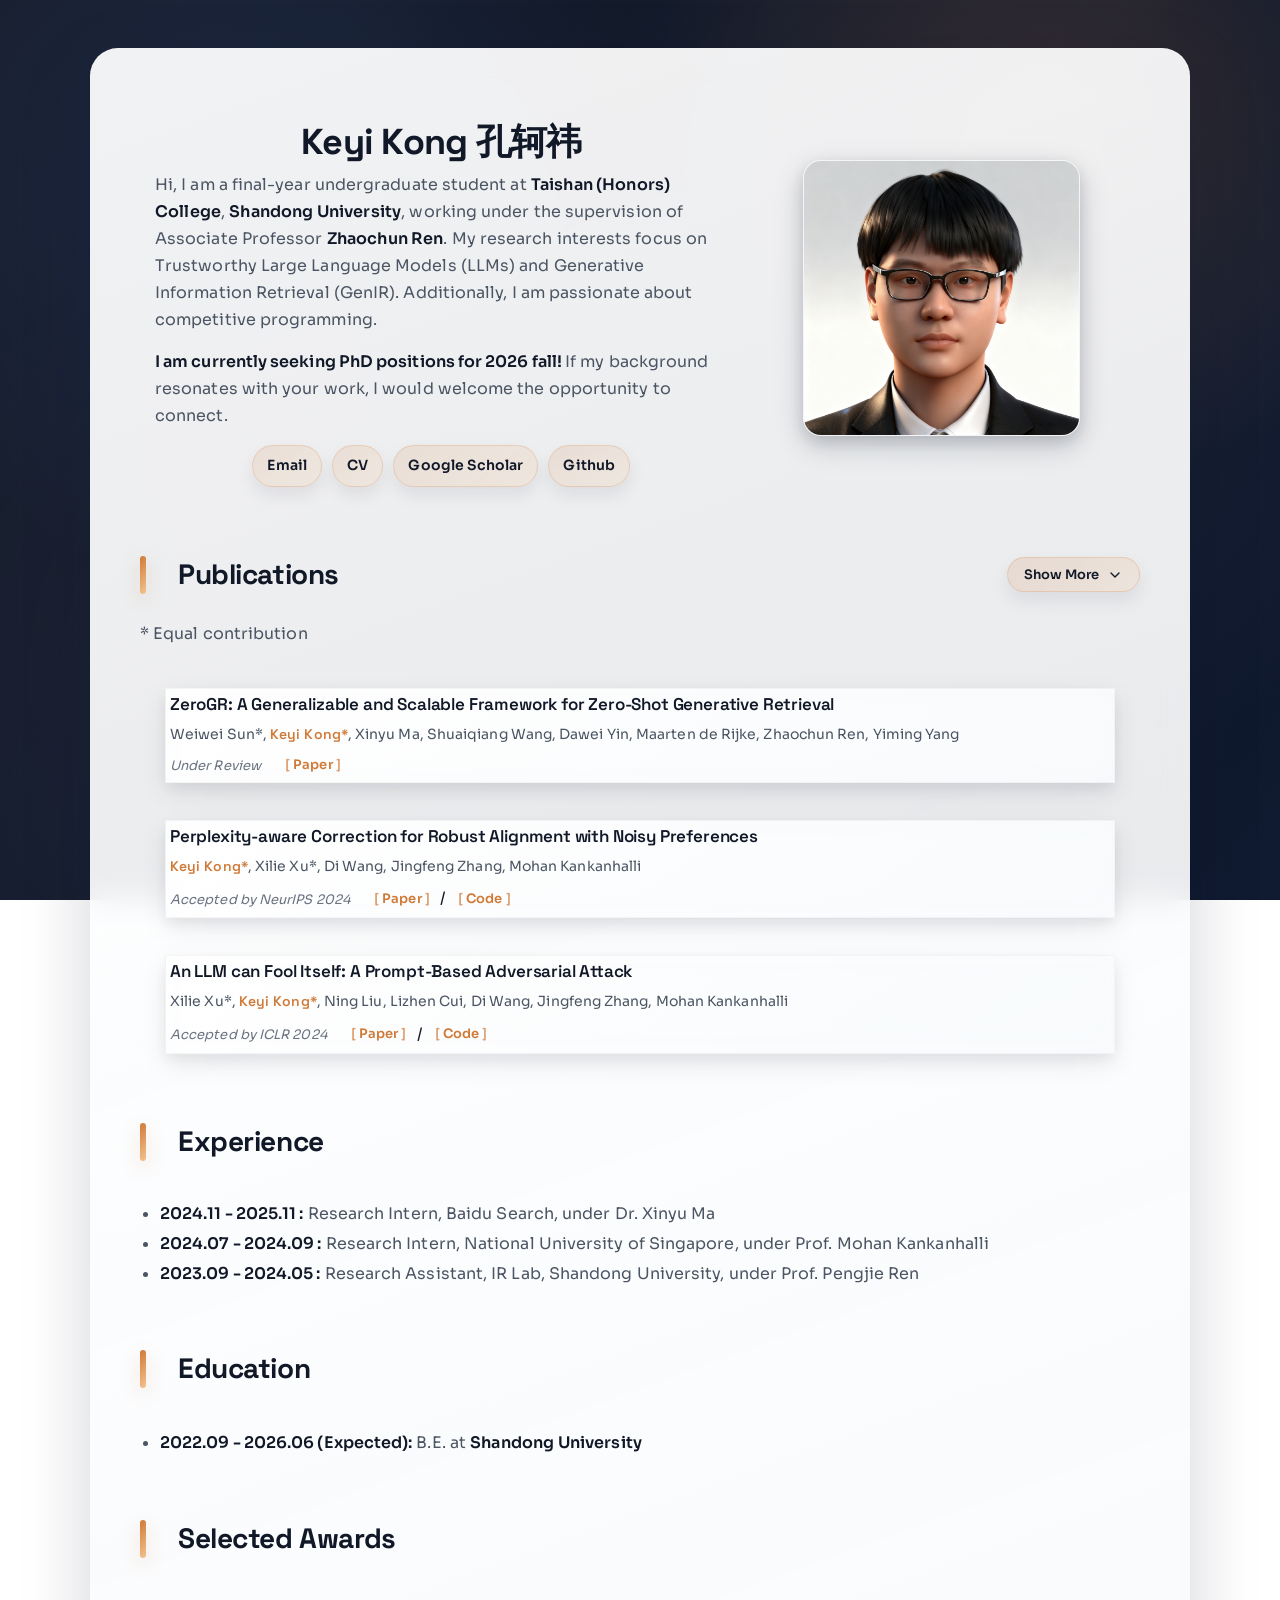
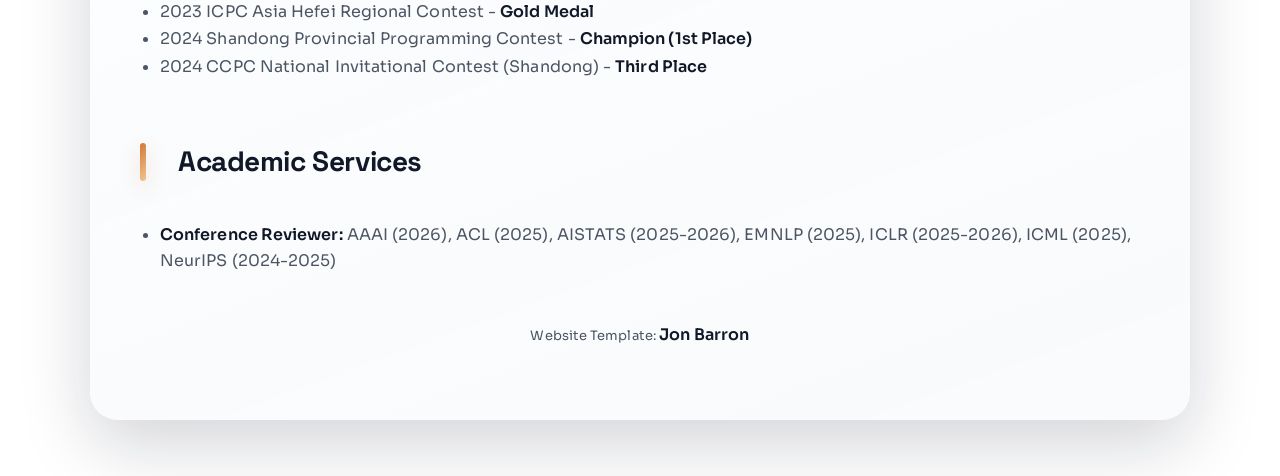
==== index.html @ 02735fca "Add interactive abstracts and update styling" ====
<!DOCTYPE HTML>
<html lang="en">
  <head>
    <meta http-equiv="Content-Type" content="text/html; charset=UTF-8">

    <title>Keyi Kong's Homepage</title>

    <meta name="author" content="Keyi Kong">
    <meta name="viewport" content="width=device-width, initial-scale=1">
    <!-- Favicon removed as requested -->
    <link rel="preconnect" href="https://fonts.googleapis.com">
    <link rel="preconnect" href="https://fonts.gstatic.com" crossorigin>
    <link href="https://fonts.googleapis.com/css2?family=Space+Grotesk:wght@400;500;600;700&family=Sora:wght@400;500;600&display=swap" rel="stylesheet">
    <link rel="stylesheet" type="text/css" href="stylesheet.css">

    <script>
      let isAIImage = true;

      function flipImage() {
        const img = document.getElementById('profileImage');
        img.style.transform = 'rotateY(90deg)';

        setTimeout(() => {
          if (isAIImage) {
            img.src = 'assets/image.png';
          } else {
            img.src = 'assets/image-ai.png';
          }
          isAIImage = !isAIImage;
          img.style.transform = 'rotateY(0deg)';
          img.loading = 'lazy';
        }, 150);
      }


      // Toggle publications function
      function togglePublications() {
        const extraPublications = document.getElementById('extraPublications');
        const toggleBtn = document.getElementById('togglePublications');
        const toggleText = toggleBtn.querySelector('.toggle-text');
        const toggleIcon = toggleBtn.querySelector('.toggle-icon');

        if (extraPublications.style.display === 'none' || extraPublications.style.display === '') {
          extraPublications.style.display = 'block';
          toggleText.textContent = 'Show Less';
          toggleIcon.style.transform = 'rotate(180deg)';
        } else {
          extraPublications.style.display = 'none';
          toggleText.textContent = 'Show More';
          toggleIcon.style.transform = 'rotate(0deg)';
        }
      }

      function toggleAbstract(id) {
        const panel = document.getElementById(id);
        if (!panel) return;
        panel.classList.toggle('open');
      }

      function toggleCardAbstract(event, id) {
        if (event.target.closest('a')) return;
        toggleAbstract(id);
      }
    </script>

  </head>

  <body>
    <table style="width:100%;max-width:1100px;border:0px;border-spacing:0px;border-collapse:separate;margin-right:auto;margin-left:auto;" class="main-container"><tbody>
      <tr style="padding:0px">
        <td style="padding:0px">
          <table style="width:100%;border:0px;border-spacing:0px;border-collapse:separate;margin-right:auto;margin-left:auto;"><tbody>
            <tr style="padding:0px">
              <td style="padding:3% 1.5% 3% 3%;width:60%;vertical-align:middle">
                <p class="name" style="text-align: center;">
                  Keyi Kong 孔轲祎
                </p>
                <p>
                    Hi, I am a final-year undergraduate student at <a href="https://www.tsxt.sdu.edu.cn/">Taishan (Honors) College</a>, <a href="https://www.sdu.edu.cn/">Shandong University</a>, working under the supervision of Associate Professor <a href="https://renzhaochun.github.io/">Zhaochun Ren</a>. My research interests focus on Trustworthy Large Language Models (LLMs) and Generative Information Retrieval (GenIR). Additionally, I am passionate about competitive programming.
                </p>
                <p>
                <span style="color: #d07a38;"><strong>I am currently seeking PhD positions for 2026 fall! </strong></span> If my background resonates with your work, I would welcome the opportunity to connect.
                </p>
                <p style="text-align:center" class="contact-links">
                  <a href="mailto:luxinyayaya@foxmail.com">Email</a>
                  <a href="assets/CV-keyi.pdf">CV</a>
                  <a href="https://scholar.google.com/citations?&user=E_jCf7cAAAAJ">Google Scholar</a>
                  <a href="https://github.com/luxinyayaya">Github</a>
                </p>
              </td>
              <td style="padding:3% 3% 3% 1.5%;width:40%;max-width:40%;text-align:center;">
                <img id="profileImage" style="width:75%;max-width:100%;object-fit: cover;cursor:pointer;" alt="profile photo" src="assets/image-ai.png" class="hoverZoomLink" onclick="flipImage()" loading="lazy">
              </td>
            </tr>
          </tbody></table>

          <!-- Publications Section -->
          <table style="width:100%;border:0px;border-spacing:0px;border-collapse:separate;margin-right:auto;margin-left:auto;"><tbody>
              <tr>
              <td style="padding:16px;width:100%;vertical-align:middle">
                <div style="display: flex; justify-content: space-between; align-items: center; margin-bottom: 10px;">
                  <h2 id="publications" style="margin: 0;">Publications</h2>
                  <button id="togglePublications" class="toggle-btn" onclick="togglePublications()">
                    <span class="toggle-text">Show More</span>
                    <svg class="toggle-icon" width="16" height="16" viewBox="0 0 24 24" fill="none" xmlns="http://www.w3.org/2000/svg">
                      <path d="M6 9L12 15L18 9" stroke="currentColor" stroke-width="2" stroke-linecap="round" stroke-linejoin="round"/>
                    </svg>
                  </button>
                </div>
                <p style="margin-bottom: 10px;">* Equal contribution</p>
              </td>
            </tr>
          </tbody></table>
          <table style="width:100%;border:0px;border-spacing:0px 15px;border-collapse:separate;margin-right:auto;margin-left:auto;"><tbody>

          <!-- Publication Item 1 -->
          <tr>
            <td style="padding:4px;width:100%;vertical-align:middle" class="paper-card" onclick="toggleCardAbstract(event, 'abs-zerogr')">
              <span class="papertitle">ZeroGR: A Generalizable and Scalable Framework for Zero-Shot Generative Retrieval</span>
              <div class="author"> Weiwei Sun*, <span class="my-name">Keyi Kong*</span>, Xinyu Ma, Shuaiqiang Wang, Dawei Yin, Maarten de Rijke, Zhaochun Ren, Yiming Yang
              </div>
              <div class="paper-actions">
                <em>Under Review</em>
                <a href="https://arxiv.org/pdf/2510.10419">Paper</a>
              </div>
              <div class="abstract" id="abs-zerogr">Generative retrieval (GR) reformulates information retrieval (IR) by framing it as the generation of document identifiers (docids), thereby enabling an end-to-end optimization and seamless integration with generative language models (LMs). Despite notable progress under supervised training, GR still struggles to generalize to zero-shot IR scenarios, which are prevalent in real-world applications. To tackle this challenge, we propose ZeroGR, a zero-shot generative retrieval framework that leverages natural language instructions to extend GR across a wide range of IR tasks. Specifically, ZeroGR is composed of three key components: (i) an LM-based docid generator that unifies heterogeneous documents (e.g., text, tables, code) into semantically meaningful docids; (ii) an instruction-tuned query generator that generates diverse types of queries from natural language task descriptions to enhance corpus indexing; and (iii) a reverse annealing decoding strategy to balance precision and recall during docid generation. We investigate the impact of instruction fine-tuning scale and find that performance consistently improves as the number of IR tasks encountered during training increases. Empirical results on the BEIR and MAIR benchmarks demonstrate that ZeroGR outperforms strong dense retrieval and generative baselines in zero-shot settings, establishing a new state-of-the-art for instruction-driven GR.</div>
            </td>
          </tr>

          <tr>
            <td style="padding:4px;width:100%;vertical-align:middle" class="paper-card" onclick="toggleCardAbstract(event, 'abs-perp')">
              <span class="papertitle">Perplexity-aware Correction for Robust Alignment with Noisy Preferences</span>
              <div class="author"> <span class="my-name">Keyi Kong*</span>, Xilie Xu*, Di Wang, Jingfeng Zhang, Mohan Kankanhalli
              </div>
              <div class="paper-actions">
                <em>Accepted by NeurIPS 2024</em>
                <a href="https://openreview.net/attachment?id=OUXnnPJzXJ&name=pdf">Paper</a> / <a href="https://github.com/luxinyayaya/PerpCorrect">Code</a>
              </div>
              <div class="abstract" id="abs-perp">Alignment techniques are critical in ensuring that large language models (LLMs) output helpful and harmless content by enforcing the LLM-generated content to align with human preferences. However, the existence of noisy preferences (NPs), where the responses are mistakenly labelled as chosen or rejected, could spoil the alignment, thus making the LLMs generate useless and even malicious content. Existing methods mitigate the issue of NPs from the loss perspective by adjusting the alignment loss based on a clean validation dataset. Orthogonal to these loss-oriented methods, we propose perplexity-aware correction (PerpCorrect) from the data perspective for robust alignment which detects and corrects NPs based on the differences between the perplexity of the chosen and rejected responses (dubbed as PPLDiff). Intuitively, a higher PPLDiff indicates a higher probability of the NP because a rejected/chosen response which is mistakenly labelled as chosen/rejected is less preferable to be generated by an aligned LLM, thus having a higher/lower perplexity. PerpCorrect works in three steps: (1) PerpCorrect aligns a surrogate LLM using the clean validation data to make the PPLDiff able to distinguish clean preferences (CPs) and NPs. (2) PerpCorrect further aligns the surrogate LLM by incorporating the reliable clean training data whose PPLDiff is extremely small and reliable noisy training data whose PPLDiff is extremely large after correction to boost the discriminatory power. (3) Detecting and correcting NPs according to the PPLDiff obtained by the aligned surrogate LLM to obtain a denoised training dataset for robust alignment. Comprehensive experiments validate that our proposed PerpCorrect can achieve state-of-the-art alignment performance under NPs. Notably, PerpCorrect demonstrates practical utility by requiring only a modest amount of validation data and being compatible with various alignment techniques.</div>
            </td>
          </tr>

          <tr>
            <td style="padding:4px;width:100%;vertical-align:middle" class="paper-card" onclick="toggleCardAbstract(event, 'abs-attack')">
              <span class="papertitle">An LLM can Fool Itself: A Prompt-Based Adversarial Attack</span>
              <div class="author"> Xilie Xu*, <span class="my-name">Keyi Kong*</span>, Ning Liu, Lizhen Cui, Di Wang, Jingfeng Zhang, Mohan Kankanhalli
              </div>
              <div class="paper-actions">
                <em>Accepted by ICLR 2024</em>
                <a href="https://openreview.net/pdf?id=VVgGbB9TNV">Paper</a> / <a href="https://github.com/GodXuxilie/PromptAttack">Code</a>
              </div>
              <div class="abstract" id="abs-attack">The wide-ranging applications of large language models (LLMs), especially in safety-critical domains, necessitate the proper evaluation of the LLM’s adversarial robustness. This paper proposes an efficient tool to audit the LLM’s adversarial robustness via a prompt-based adversarial attack (PromptAttack). PromptAttack converts adversarial textual attacks into an attack prompt that can cause the victim LLM to output the adversarial sample to fool itself. The attack prompt is composed of three important components: (1) original input (OI) including the original sample and its ground-truth label, (2) attack objective (AO) illustrating a task description of generating a new sample that can fool itself without changing the semantic meaning, and (3) attack guidance (AG) containing the perturbation instructions to guide the LLM on how to complete the task by perturbing the original sample at character, word, and sentence levels, respectively. Besides, we use a fidelity filter to ensure that PromptAttack maintains the original semantic meanings of the adversarial examples. Further, we enhance the attack power of PromptAttack by ensembling adversarial examples at different perturbation levels. Comprehensive empirical results using Llama2 and GPT-3.5 validate that PromptAttack consistently yields a much higher attack success rate compared to AdvGLUE and AdvGLUE++. Interesting findings include that a simple emoji can easily mislead GPT-3.5 to make wrong predictions. Our source code is available at https://github.com/GodXuxilie/PromptAttack.</div>
            </td>
          </tr>

          </tbody></table>

          <div id="extraPublications" class="extra-publications">
          <table style="width:100%;border:0px;border-spacing:0px 15px;border-collapse:separate;margin-right:auto;margin-left:auto;"><tbody>

          <tr>
            <td style="padding:4px;width:100%;vertical-align:middle" class="paper-card" onclick="toggleCardAbstract(event, 'abs-aisearch')">
              <span class="papertitle">Towards AI Search Paradigm</span>
              <div class="author"> Baidu Search
              </div>
              <div class="paper-actions">
                <em>Technical Report</em>
                <a href="https://arxiv.org/abs/2506.17188">Paper</a>
              </div>
              <div class="abstract" id="abs-aisearch">In this paper, we introduce the AI Search Paradigm, a comprehensive blueprint for next-generation search systems capable of emulating human information processing and decision-making. The paradigm employs a modular architecture of four LLM-powered agents (Master, Planner, Executor and Writer) that dynamically adapt to the full spectrum of information needs, from simple factual queries to complex multi-stage reasoning tasks. These agents collaborate dynamically through coordinated workflows to evaluate query complexity, decompose problems into executable plans, and orchestrate tool usage, task execution, and content synthesis. We systematically present key methodologies for realizing this paradigm, including task planning and tool integration, execution strategies, aligned and robust retrieval-augmented generation, and efficient LLM inference, spanning both algorithmic techniques and infrastructure-level optimizations. By providing an in-depth guide to these foundational components, this work aims to inform the development of trustworthy, adaptive, and scalable AI search systems.</div>
            </td>
          </tr>

          <tr>
            <td style="padding:4px;width:100%;vertical-align:middle" class="paper-card" onclick="toggleCardAbstract(event, 'abs-soundmind')">
              <span class="papertitle">SoundMind: RL-Incentivized Logic Reasoning for Audio-Language Models</span>
              <div class="author"> Xingjian Diao, Chunhui Zhang, <span class="my-name">Keyi Kong</span>, Weiyi Wu, Chiyu Ma, Zhongyu Ouyang, Peijun Qing, Soroush Vosoughi, Jiang Gui
              </div>
              <div class="paper-actions">
                <em>Accepted by EMNLP 2025 (Oral presentation)</em>
                <a href="https://arxiv.org/abs/2506.12935">Paper</a> / <a href="https://github.com/xid32/SoundMind">Code</a> / <a href="https://huggingface.co/datasets/SoundMind-RL/SoundMindDataset">Dataset</a>
              </div>
              <div class="abstract" id="abs-soundmind">While large language models have demonstrated impressive reasoning abilities, their extension to the audio modality, particularly within large audio-language models (LALMs), remains underexplored. Addressing this gap requires a systematic approach that involves a capable base model, high-quality reasoning-oriented audio data, and effective training algorithms. In this work, we present a comprehensive solution for audio logical reasoning (ALR) tasks: we introduce SoundMind, a dataset of 6,446 audio-text annotated samples specifically curated to support complex reasoning. Building on this resource, we propose SoundMind-RL, a rule-based reinforcement learning (RL) algorithm designed to equip audio-language models with robust audio-text reasoning capabilities. By fine-tuning Qwen2.5-Omni-7B on the proposed SoundMind dataset using SoundMind-RL, we achieve strong and consistent improvements over state-of-the-art baselines on the SoundMind benchmark. This work highlights the benefit of combining high-quality, reasoning-focused datasets with specialized RL techniques, and contributes to advancing auditory intelligence in language models. The code and dataset introduced in this work are publicly available at https://github.com/xid32/SoundMind.</div>
            </td>
          </tr>

          <tr>
            <td style="padding:4px;width:100%;vertical-align:middle" class="paper-card" onclick="toggleCardAbstract(event, 'abs-vqa')">
              <span class="papertitle">An End-to-End Adaptable Prototypical Framework for Explainable Fine-Grained Visual Question Answering</span>
              <div class="author"> Xingjian Diao*, Weiyi Wu*,  <span class="my-name">Keyi Kong</span>, Peijun Qing, Xinwen Xu, Ming Cheng, Soroush Vosoughi, Jiang Gui
              </div>
              <div class="paper-actions">
                <em>Accepted by EMNLP 2025 (Oral presentation)</em>
                <a href="https://arxiv.org/abs/2509.16680">Paper</a>
              </div>
              <div class="abstract" id="abs-vqa">Visual Question Answering (VQA) is increasingly used in diverse applications ranging from general visual reasoning to safety-critical domains such as medical imaging and autonomous systems, where models must provide not only accurate answers but also explanations that humans can easily understand and verify. Prototype-based modeling has shown promise for interpretability by grounding predictions in semantically meaningful regions for purely visual reasoning tasks, yet remains underexplored in the context of VQA. We present ProtoVQA, a unified prototypical framework that (i) learns question-aware prototypes that serve as reasoning anchors, connecting answers to discriminative image regions, (ii) applies spatially constrained matching to ensure that the selected evidence is coherent and semantically relevant, and (iii) supports both answering and grounding tasks through a shared prototype backbone. To assess explanation quality, we propose the Visual-Linguistic Alignment Score (VLAS), which measures how well the model's attended regions align with ground-truth evidence. Experiments on Visual7W show that ProtoVQA yields faithful, fine-grained explanations while maintaining competitive accuracy, advancing the development of transparent and trustworthy VQA systems.</div>
            </td>
          </tr>

          <tr>
            <td style="padding:4px;width:100%;vertical-align:middle" class="paper-card" onclick="toggleCardAbstract(event, 'abs-music')">
              <span class="papertitle">Music's Multimodal Complexity in AVQA: Why We Need More than General Multimodal LLMs</span>
              <div class="author"> Wenhao You, Xingjian Diao, Chunhui Zhang, <span class="my-name">Keyi Kong</span>, Weiyi Wu, Zhongyu Ouyang, Chiyu Ma, Tingxuan Wu, Noah Wei, Zong Ke, Ming Cheng, Soroush Vosoughi, Jiang Gui
              </div>
              <div class="paper-actions">
                <em>Under Review</em>
                <a href="https://arxiv.org/abs/2505.20638">Paper</a> / <a href="https://github.com/xid32/Survey4MusicAVQA">Code</a>
              </div>
              <div class="abstract" id="abs-music">While recent Multimodal Large Language Models exhibit impressive capabilities for general multimodal tasks, specialized domains like music necessitate tailored approaches. Music Audio-Visual Question Answering (Music AVQA) particularly underscores this, presenting unique challenges with its continuous, densely layered audio-visual content, intricate temporal dynamics, and the critical need for domain-specific knowledge. Through a systematic analysis of Music AVQA datasets and methods, this position paper identifies that specialized input processing, architectures incorporating dedicated spatial-temporal designs, and music-specific modeling strategies are critical for success in this domain. Our study provides valuable insights for researchers by highlighting effective design patterns empirically linked to strong performance, proposing concrete future directions for incorporating musical priors, and aiming to establish a robust foundation for advancing multimodal musical understanding. This work is intended to inspire broader attention and further research, supported by a continuously updated anonymous GitHub repository of relevant papers: https://github.com/xid32/Survey4MusicAVQA.</div>
            </td>
          </tr>

          <tr>
            <td style="padding:4px;width:100%;vertical-align:middle" class="paper-card" onclick="toggleCardAbstract(event, 'abs-controversy')">
              <span class="papertitle">Generative Agents for Multimodal Controversy Detection</span>
              <div class="author"> Tianjiao Xu, Jinfei Gao, <span class="my-name">Keyi Kong</span>, Jianhua Yin, Tian Gao, Liqiang Nie
              </div>
              <div class="paper-actions">
                <em>Accepted by IJCAI 2025</em>
                <a href="https://www.ijcai.org/proceedings/2025/1107">Paper</a>
              </div>
              <div class="abstract" id="abs-controversy">Multimodal controversy detection, which involves determining whether a given video and its associated comments are controversial, plays a pivotal role in risk management on social video platforms. Existing methods typically provide only classification results, failing to identify what aspects are controversial and why, thereby lacking detailed explanations. To address this limitation, we propose a novel Agent-based Multimodal Controversy Detection architecture, termed AgentMCD. This architecture leverages Large Language Models (LLMs) as generative agents to simulate human behavior and improve explainability. AgentMCD employs a multi-aspect reasoning process, where multiple judges conduct evaluations from diverse perspectives to derive a final decision. Furthermore, a multi-agent simulation process is incorporated, wherein agents act as audiences, offering opinions and engaging in free discussions after watching videos. This hybrid framework enables comprehensive controversy evaluation and significantly enhances explainability. Experiments conducted on the MMCD dataset demonstrate that our proposed architecture outperforms existing LLM-based baselines in both high-resource and low-resource comment scenarios, while maintaining superior explainability.</div>
            </td>
          </tr>

          <tr>
            <td style="padding:4px;width:100%;vertical-align:middle" class="paper-card" onclick="toggleCardAbstract(event, 'abs-legal')">
              <span class="papertitle">Syllogistic Reasoning for Legal Judgment Analysis</span>
              <div class="author"> Wentao Deng, Jiahuan Pei, <span class="my-name">Keyi Kong</span>, Zhe Chen, Furu Wei, Yujun Li, Zhaochun Ren, Zhumin Chen, Pengjie Ren
              </div>
              <div class="paper-actions">
                <em>Accepted by EMNLP 2023 (Oral presentation)</em>
                <a href="https://openreview.net/attachment?id=7Jis2yiiEZ&name=pdf">Paper</a> / <a href="https://github.com/dengwentao99/SLJA">Code</a> / <a href="https://share.weiyun.com/KpNPqFtt">Dataset</a>
              </div>
              <div class="abstract" id="abs-legal">Legal judgment assistants are developing fast due to impressive progress of large language models (LLMs). However, people can hardly trust the results generated by a model without reliable analysis of legal judgement. For legal practitioners, it is common practice to utilize syllogistic reasoning to select and evaluate the arguments of the parties as part of the legal decision-making process. But the development of syllogistic reasoning for legal judgment analysis is hindered by the lack of resources: (1) there is no large-scale syllogistic reasoning dataset for legal judgment analysis, and (2) there is no set of established benchmarks for legal judgment analysis. In this paper, we construct and manually correct a syllogistic reasoning dataset for legal judgment analysis. The dataset contains 11,239 criminal cases which cover 4 criminal elements, 80 charges and 124 articles. We also select a set of large language models as benchmarks, and conduct an in-depth analysis of the capacity of their legal judgment analysis.</div>
            </td>
          </tr>

          </tbody></table>
          </div>

          <!-- Experinence Section -->
          <table style="width:100%;border:0px;border-spacing:0px;border-collapse:separate;margin-right:auto;margin-left:auto;"><tbody>
            <tr>
              <td style="padding:16px;width:100%;vertical-align:middle">
                <h2 id="experience">Experience</h2>
                <ul>
                  <li style="margin-bottom: 4px;"> <strong>2024.11 - 2025.11 :</strong> Research Intern, Baidu Search, under Dr. Xinyu Ma</li>
                  <li style="margin-bottom: 4px;"> <strong>2024.07 - 2024.09 :</strong> Research Intern, National University of Singapore, under Prof. Mohan Kankanhalli</li>
                  <li style="margin-bottom: 4px;"> <strong>2023.09 - 2024.05 :</strong> Research Assistant, IR Lab, Shandong University, under Prof. Pengjie Ren</li>
                </ul>
              </td>
            </tr>
          </tbody></table>

          <!-- Education Section -->
          <table style="width:100%;border:0px;border-spacing:0px;border-collapse:separate;margin-right:auto;margin-left:auto;"><tbody>
            <tr>
              <td style="padding:16px;width:100%;vertical-align:middle">
                <h2 id="education">Education</h2>
                <ul>
                  <li style="margin-bottom: 8px;">
                    <strong>2022.09 - 2026.06 (Expected):</strong> B.E. at <a href="https://www.sdu.edu.cn/">Shandong University</a>
                  </li>
                </ul>
              </td>
            </tr>
          </tbody></table>

          <!-- Awards Section -->
          <table style="width:100%;border:0px;border-spacing:0px;border-collapse:separate;margin-right:auto;margin-left:auto;"><tbody>
            <tr>
              <td style="padding:16px;width:100%;vertical-align:middle">
                <h2 id="awards">Selected Awards</h2>
                <ul>
                    <li style="margin-bottom: 2px;"> 2023 ICPC Asia Hefei Regional Contest - <strong>Gold Medal</strong></li>
                    <li style="margin-bottom: 2px;"> 2024 Shandong Provincial Programming Contest - <strong>Champion (1st Place)</strong></li>
                    <li style="margin-bottom: 2px;"> 2024 CCPC National Invitational Contest (Shandong) - <strong>Third Place</strong></li>
                </ul>
              </td>
            </tr>
          </tbody></table>

          <!-- Awards Section -->
          <table style="width:100%;border:0px;border-spacing:0px;border-collapse:separate;margin-right:auto;margin-left:auto;"><tbody>
            <tr>
              <td style="padding:16px;width:100%;vertical-align:middle">
                <h2 id="services">Academic Services</h2>
                <ul>
                  <li style="margin-bottom: 4px;"> <strong>Conference Reviewer:</strong> AAAI (2026), ACL (2025), AISTATS (2025-2026), EMNLP (2025), ICLR (2025-2026), ICML (2025), NeurIPS (2024-2025)</li>
                </ul>
              </td>
            </tr>
          </tbody></table>
          
          <!-- Footer -->
          <table style="width:100%;border:0px;border-spacing:0px;border-collapse:separate;margin-right:auto;margin-left:auto;"><tbody>
            <tr>
              <td style="padding:16px;width:100%;vertical-align:middle">
                <p style="text-align:center;font-size:small;">
                  Website Template: <a href="https://jonbarron.info">Jon Barron</a>
                </p>
              </td>
            </tr>
          </tbody></table>
        </td>
      </tr>
    </tbody></table>

  </body>
</html>
---- stylesheet.css ----
:root {
    --bg-1: #0c1221;
    --bg-2: #101a30;
    --glow-1: rgba(102, 155, 255, 0.12);
    --glow-2: rgba(210, 122, 58, 0.16);
    --surface: rgba(255, 255, 255, 0.9);
    --surface-soft: rgba(255, 255, 255, 0.78);
    --text: #111827;
    --muted: #4b5563;
    --muted-2: #6b7280;
    --accent: #d07a38;
    --accent-2: #f2c38f;
    --border: rgba(17, 24, 39, 0.08);
    --radius: 18px;
    --shadow-strong: 0 24px 70px rgba(12, 18, 37, 0.18);
    --shadow-soft: 0 12px 30px rgba(12, 18, 37, 0.12);
}

a {
    color: var(--accent);
    text-decoration: none;
    font-weight: 600;
    letter-spacing: 0.01em;
    transition: color 0.25s ease, transform 0.2s ease;
}

a:focus,
a:hover {
    color: #b86227;
    text-decoration: underline;
    text-decoration-thickness: 2px;
    text-underline-offset: 2px;
}

body {
    font-family: 'Sora', 'Inter', -apple-system, BlinkMacSystemFont, 'SF Pro Display', 'Segoe UI', system-ui, sans-serif;
    font-size: 16px;
    font-weight: 400;
    line-height: 1.7;
    color: var(--text);
    background:
        radial-gradient(circle at 18% 20%, var(--glow-1) 0%, transparent 32%),
        radial-gradient(circle at 82% 12%, var(--glow-2) 0%, transparent 30%),
        linear-gradient(135deg, var(--bg-1) 0%, var(--bg-2) 100%);
    background-attachment: fixed;
    min-height: 100vh;
    margin: 0;
    padding: 48px 0 56px;
    letter-spacing: 0.005em;
}

body::before {
    content: '';
    position: fixed;
    inset: 0;
    background:
        radial-gradient(circle at 25% 75%, rgba(255, 255, 255, 0.06) 0%, transparent 40%),
        radial-gradient(circle at 75% 35%, rgba(255, 255, 255, 0.04) 0%, transparent 45%),
        linear-gradient(120deg, rgba(255, 255, 255, 0.04), rgba(255, 255, 255, 0));
    pointer-events: none;
    z-index: -1;
}

td,
th,
tr,
p,
a {
    font-family: 'Sora', 'Inter', -apple-system, BlinkMacSystemFont, 'SF Pro Display', 'Segoe UI', system-ui, sans-serif;
    font-size: 16px;
    line-height: 1.7;
    color: var(--text);
}

p {
    margin: 0 0 14px 0;
    color: var(--muted);
}

strong {
    font-family: 'Sora', 'Inter', -apple-system, BlinkMacSystemFont, 'SF Pro Display', 'Segoe UI', system-ui, sans-serif;
    font-size: 16px;
    font-weight: 600;
    color: var(--text);
}


h2 {
    margin: 0 0 25px 0;
    font-weight: 700;
    font-family: 'Space Grotesk', 'Sora', -apple-system, BlinkMacSystemFont, 'SF Pro Display', 'Segoe UI', system-ui, sans-serif;
    font-size: 28px;
    color: var(--text);
    position: relative;
    padding: 18px 0 18px 38px;
    letter-spacing: -0.015em;
    line-height: 1.2;
}

h2:before {
    content: '';
    position: absolute;
    left: 0;
    top: 50%;
    transform: translateY(-50%);
    width: 6px;
    height: 38px;
    background: linear-gradient(135deg, var(--accent) 0%, var(--accent-2) 100%);
    border-radius: 3px;
    box-shadow: 0 6px 18px rgba(208, 122, 56, 0.25);
}

.papertitle {
    font-family: 'Space Grotesk', 'Sora', -apple-system, BlinkMacSystemFont, 'SF Pro Display', 'Segoe UI', system-ui, sans-serif;
    font-size: 17px;
    font-weight: 600;
    color: var(--text);
    line-height: 1.4;
    margin-bottom: 6px;
    display: block;
    letter-spacing: -0.01em;
}

.author {
    font-size: 14px;
    font-weight: 400;
    color: var(--muted);
    line-height: 1.6;
    margin: 4px 0 6px 0;
}

.my-name {
    font-family: 'Space Grotesk', 'Sora', -apple-system, BlinkMacSystemFont, 'SF Pro Display', 'Segoe UI', system-ui, sans-serif;
    font-weight: 600;
    color: var(--accent);
    text-decoration: none;
}

.paper-card em {
    color: var(--muted-2);
    font-style: italic;
    font-size: 13px;
    margin: 2px 12px 0 0;
    display: inline-block;
}

.paper-card a {
    color: var(--accent);
    font-family: 'Sora', 'Inter', -apple-system, BlinkMacSystemFont, 'SF Pro Display', 'Segoe UI', system-ui, sans-serif;
    font-weight: 600;
    text-decoration: none;
    transition: all 0.25s ease;
    font-size: 13px;
    position: relative;
    padding-left: 2px;
}

.paper-card a::before {
    content: '[';
    margin-right: 3px;
    opacity: 0.7;
}

.paper-card a::after {
    content: ']';
    margin-left: 3px;
    opacity: 0.7;
}

.paper-card a:hover {
    color: #b86227;
}

.name {
    padding-top: 12px;
    margin: 0 0 8px 0;
    font-family: 'Space Grotesk', 'Sora', -apple-system, BlinkMacSystemFont, 'SF Pro Display', 'Segoe UI', system-ui, sans-serif;
    font-size: 36px;
    font-weight: 700;
    letter-spacing: -0.02em;
    line-height: 1.1;
    color: var(--text);
}

.one {
    width: 160px;
    height: 160px;
    position: relative;
}

.two {
    width: 160px;
    height: 160px;
    position: absolute;
    transition: opacity 0.4s cubic-bezier(0.16, 1, 0.3, 1);
    -moz-transition: opacity 0.4s cubic-bezier(0.16, 1, 0.3, 1);
    -webkit-transition: opacity 0.4s cubic-bezier(0.16, 1, 0.3, 1);
}

.fade {
    transition: opacity 0.4s cubic-bezier(0.16, 1, 0.3, 1);
    -moz-transition: opacity 0.4s cubic-bezier(0.16, 1, 0.3, 1);
    -webkit-transition: opacity 0.4s cubic-bezier(0.16, 1, 0.3, 1);
}

span.highlight {
    background-color: #ffffd0;
}

.colored-box {
    color: black;
    padding: 20px;
    display: inline-block;
    border-radius: 10px;
}

img {
    border-radius: 18px;
    box-shadow: 0 10px 30px rgba(12, 18, 37, 0.18),
                0 6px 14px rgba(12, 18, 37, 0.12);
    transition: all 0.4s cubic-bezier(0.16, 1, 0.3, 1);
    border: 1px solid rgba(255, 255, 255, 0.3);
}

img:hover {
    transform: translateY(-3px) scale(1.02);
    box-shadow: 0 18px 40px rgba(12, 18, 37, 0.22),
                0 10px 22px rgba(12, 18, 37, 0.16);
}

#profileImage {
    transition: all 0.4s cubic-bezier(0.16, 1, 0.3, 1), transform 0.3s ease;
    perspective: 1000px;
    background: rgba(255, 255, 255, 0.12);
}

.paper-card {
    display: block;
    max-width: 940px;
    width: calc(100% - 140px);
    margin: 0 auto 22px;
    background: linear-gradient(145deg, rgba(255, 255, 255, 0.86) 0%, rgba(248, 250, 252, 0.86) 100%);
    backdrop-filter: blur(12px);
    border: 1px solid rgba(17, 24, 39, 0.04);
    border-radius: 0;
    padding: 28px 32px 28px 46px;
    box-shadow:
        0 10px 26px rgba(12, 18, 37, 0.08),
        0 6px 14px rgba(12, 18, 37, 0.06),
        inset 0 1px 0 rgba(255, 255, 255, 0.45);
    transition: all 0.4s cubic-bezier(0.16, 1, 0.3, 1);
    position: relative;
    overflow: hidden;
}

.paper-card:hover {
    transform: translateY(-3px) scale(1.005);
    background: linear-gradient(145deg, rgba(255, 255, 255, 0.9) 0%, rgba(248, 250, 252, 0.9) 100%);
    border-color: rgba(17, 24, 39, 0.06);
    box-shadow:
        0 14px 34px rgba(12, 18, 37, 0.10),
        0 8px 18px rgba(12, 18, 37, 0.08),
        inset 0 1px 0 rgba(255, 255, 255, 0.50);
}

.paper-actions {
    display: flex;
    flex-wrap: wrap;
    align-items: center;
    gap: 10px;
    margin-top: 8px;
}

.abstract-toggle {
    border: 1px solid rgba(17, 24, 39, 0.08);
    background: rgba(248, 250, 252, 0.8);
    color: var(--muted);
    padding: 6px 12px;
    border-radius: 999px;
    font-size: 12px;
    font-weight: 600;
    cursor: pointer;
    transition: all 0.25s ease;
    box-shadow: 0 6px 12px rgba(12, 18, 37, 0.05);
}

.abstract-toggle:hover {
    color: var(--accent);
    border-color: rgba(17, 24, 39, 0.12);
    transform: translateY(-1px);
    box-shadow: 0 8px 16px rgba(12, 18, 37, 0.08);
}

.abstract {
    max-height: 0;
    overflow: hidden;
    opacity: 0;
    transition: max-height 0.35s ease, opacity 0.35s ease;
    color: var(--muted);
    margin-top: 0;
    padding-top: 0;
    line-height: 1.6;
    border-top: 1px dashed transparent;
}

.abstract.open {
    max-height: 500px;
    opacity: 1;
    margin-top: 12px;
    padding-top: 12px;
    border-top-color: rgba(17, 24, 39, 0.08);
}

.main-container {
    background: linear-gradient(160deg, rgba(255, 255, 255, 0.94) 0%, rgba(248, 250, 252, 0.9) 100%);
    backdrop-filter: blur(16px);
    border-radius: 28px;
    box-shadow: var(--shadow-strong);
    border: 1px solid rgba(255, 255, 255, 0.6);
    overflow: hidden;
    padding: 32px 34px 42px;
    margin: 0 26px;
}

.contact-links {
    display: flex;
    justify-content: center;
    flex-wrap: wrap;
    gap: 10px;
    margin: 16px 0 6px;
}

.contact-links a {
    background: linear-gradient(145deg, rgba(208, 122, 56, 0.14) 0%, rgba(242, 195, 143, 0.18) 100%);
    border: 1px solid rgba(208, 122, 56, 0.22);
    color: var(--text);
    padding: 8px 14px;
    border-radius: 999px;
    font-size: 14px;
    font-weight: 600;
    letter-spacing: 0.01em;
    box-shadow: 0 8px 18px rgba(12, 18, 37, 0.08);
}

.contact-links a:hover {
    transform: translateY(-2px);
    background: linear-gradient(145deg, rgba(208, 122, 56, 0.18) 0%, rgba(242, 195, 143, 0.26) 100%);
    color: #b86227;
    box-shadow: 0 12px 26px rgba(12, 18, 37, 0.12);
}

ul {
    padding-left: 20px;
    color: var(--muted);
}

li {
    margin-bottom: 8px;
    line-height: 1.6;
}



/* Mobile responsive */
@media (max-width: 768px) {
    body {
        padding: 18px 0;
        font-size: 15px;
    }

    .main-container {
        margin: 0 12px;
        padding: 18px 18px 24px;
        border-radius: 20px;
    }

    /* Header section mobile optimization */
    .name {
        font-size: 28px !important;
        text-align: center;
        padding-top: 10px;
        margin-bottom: 12px;
    }

    /* Make header layout stack vertically on mobile */
    table tbody tr td[style*="width:60%"] {
        width: 100% !important;
        display: block;
        padding: 3% !important;
        text-align: center;
    }

    table tbody tr td[style*="width:40%"] {
        width: 100% !important;
        display: block;
        padding: 3% !important;
        text-align: center;
        max-width: 100% !important;
    }

    /* Profile image optimization */
    #profileImage {
        width: 70% !important;
        max-width: 220px !important;
        margin: 0 auto;
    }

    /* Section headings */
    h2 {
        font-size: 24px;
        padding: 14px 0 14px 26px;
        margin-bottom: 12px;
    }

    h2:before {
        width: 5px;
        height: 30px;
    }

    /* Paper cards mobile optimization */
    .paper-card {
        max-width: 100%;
        width: 100%;
        margin: 0 14px 18px 14px;
        padding: 20px;
        border-radius: 0;
    }

    .papertitle {
        font-size: 16px;
        line-height: 1.3;
        margin-bottom: 6px;
    }

    .author {
        font-size: 13px;
        line-height: 1.4;
    }

    .paper-card em {
        font-size: 12px;
    }

    .paper-card a {
        font-size: 12px;
        margin: 2px 2px 2px 0;
    }

    .contact-links {
        gap: 8px;
        margin: 14px 0 6px;
    }

    .contact-links a {
        font-size: 13px;
        padding: 8px 12px;
    }

    /* Lists optimization */
    ul {
        padding-left: 20px;
    }

    li {
        margin-bottom: 7px !important;
        font-size: 14px;
        line-height: 1.5;
    }

    /* Table layout fixes for mobile */
    table {
        width: 100% !important;
        max-width: 100% !important;
    }

    td {
        padding: 8px !important;
        font-size: 14px;
    }

    /* Toggle button mobile */
    .toggle-btn {
        font-size: 12px;
        padding: 6px 12px;
        border-radius: 15px;
    }

    .toggle-icon {
        width: 14px;
        height: 14px;
    }

    /* Footer mobile */
    table tbody tr td p[style*="text-align:center;font-size:small;"] {
        font-size: 12px !important;
        padding: 10px;
    }
}

/* Extra small mobile devices */
@media (max-width: 480px) {
    body {
        font-size: 14px;
        padding: 14px 0;
    }

    .main-container {
        margin: 0 8px;
        padding: 14px 14px 20px;
    }

    .name {
        font-size: 24px !important;
    }

    h2 {
        font-size: 22px;
        padding: 10px 0 10px 20px;
    }

    .paper-card {
        max-width: 100%;
        width: 100%;
        margin: 0 8px 14px 8px;
        padding: 16px;
        border-radius: 0;
    }

    .papertitle {
        font-size: 15px;
    }

    .author {
        font-size: 12px;
    }

    .paper-card em {
        font-size: 11px;
    }

    .paper-card a {
        font-size: 11px;
    }

    #profileImage {
        width: 78% !important;
        max-width: 180px !important;
    }

    .contact-links {
        gap: 6px;
        margin-top: 10px;
    }

    .contact-links a {
        font-size: 12px;
        padding: 7px 11px;
    }
}

/* Toggle Publications Button */
.toggle-btn {
    display: inline-flex;
    align-items: center;
    gap: 8px;
    padding: 8px 16px;
    background: linear-gradient(135deg, rgba(208, 122, 56, 0.16) 0%, rgba(242, 195, 143, 0.2) 100%);
    color: var(--text);
    border: 1px solid rgba(208, 122, 56, 0.22);
    border-radius: 18px;
    font-size: 13px;
    font-weight: 600;
    font-family: 'Sora', sans-serif;
    cursor: pointer;
    transition: all 0.3s cubic-bezier(0.25, 0.46, 0.45, 0.94);
    box-shadow: 0 8px 18px rgba(12, 18, 37, 0.08);
}

.toggle-btn:hover {
    background: linear-gradient(135deg, rgba(208, 122, 56, 0.2) 0%, rgba(242, 195, 143, 0.26) 100%);
    transform: translateY(-1px);
    box-shadow: 0 12px 26px rgba(12, 18, 37, 0.12);
    border-color: rgba(208, 122, 56, 0.32);
}

.toggle-icon {
    transition: transform 0.3s ease;
    width: 16px;
    height: 16px;
}

.extra-publications {
    display: none;
    animation: fadeIn 0.3s ease-in-out;
}

@keyframes fadeIn {
    from {
        opacity: 0;
        transform: translateY(-10px);
    }
    to {
        opacity: 1;
        transform: translateY(0);
    }
}
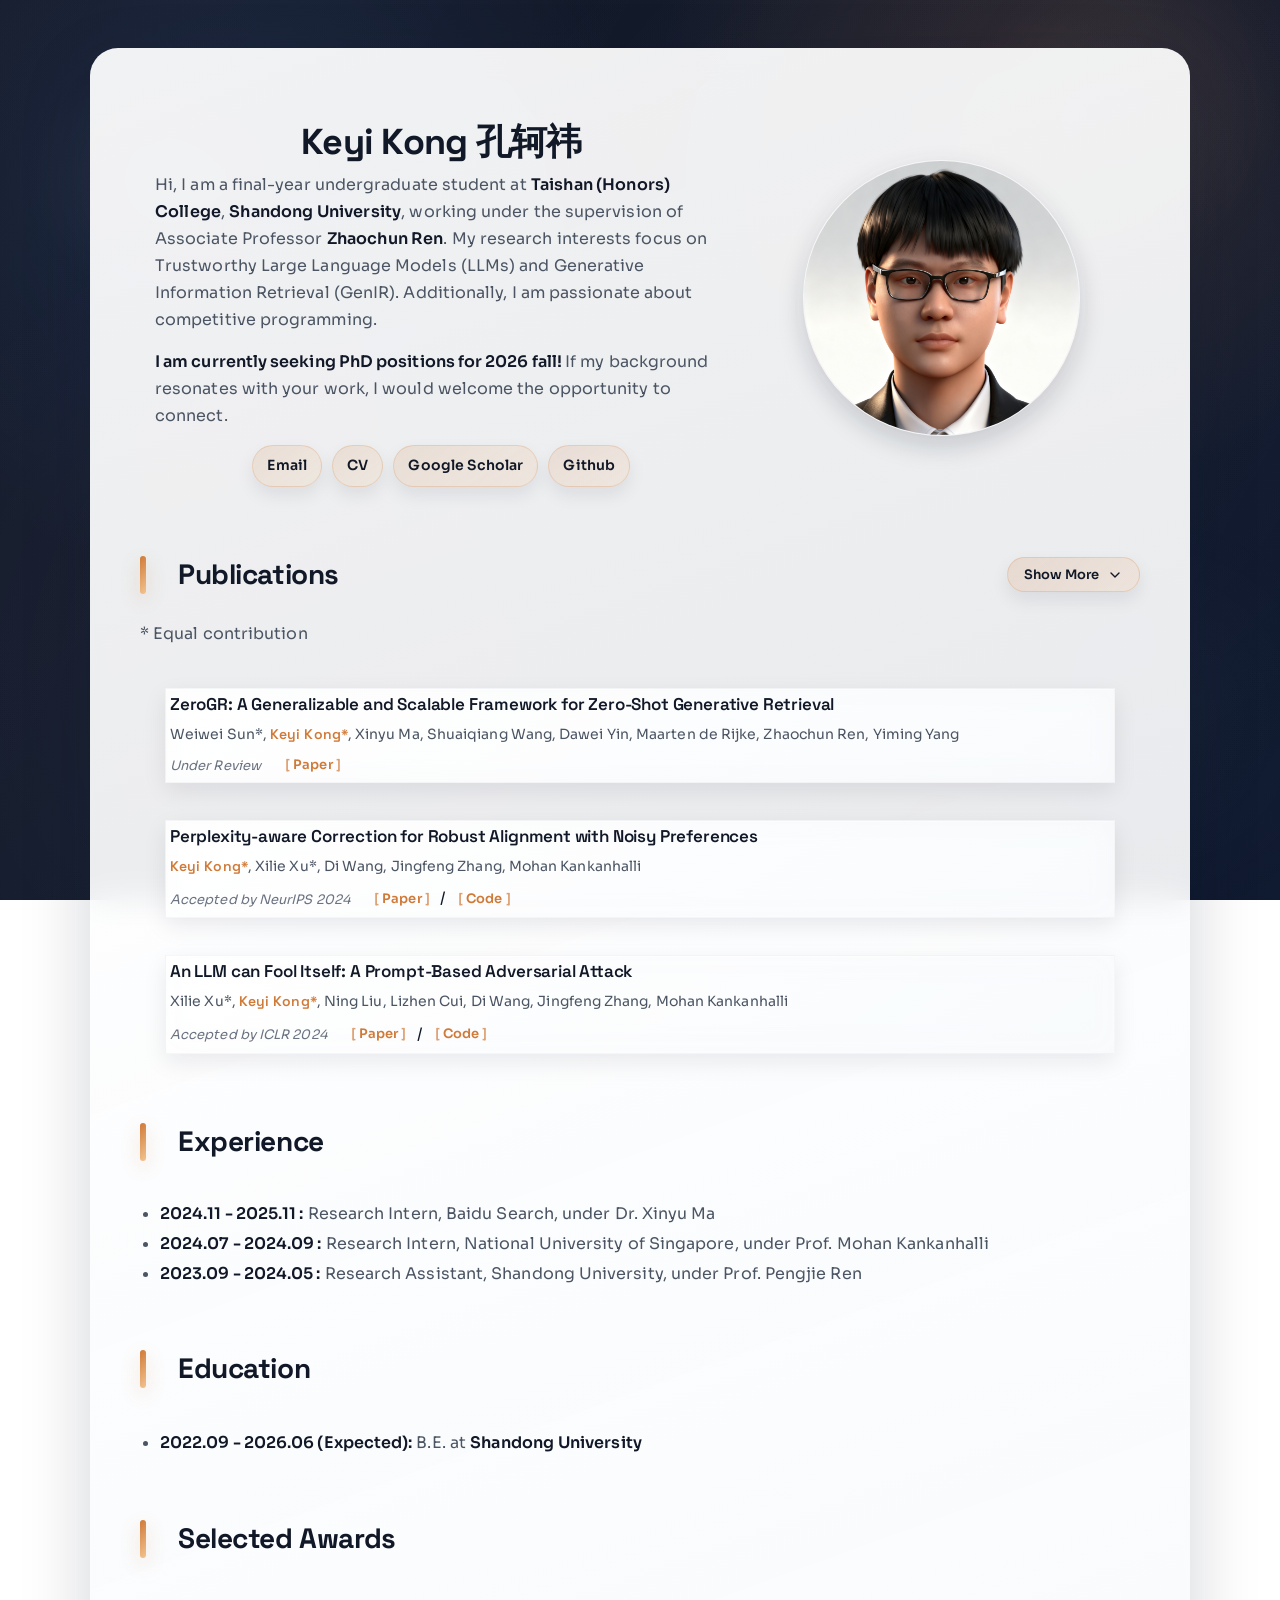
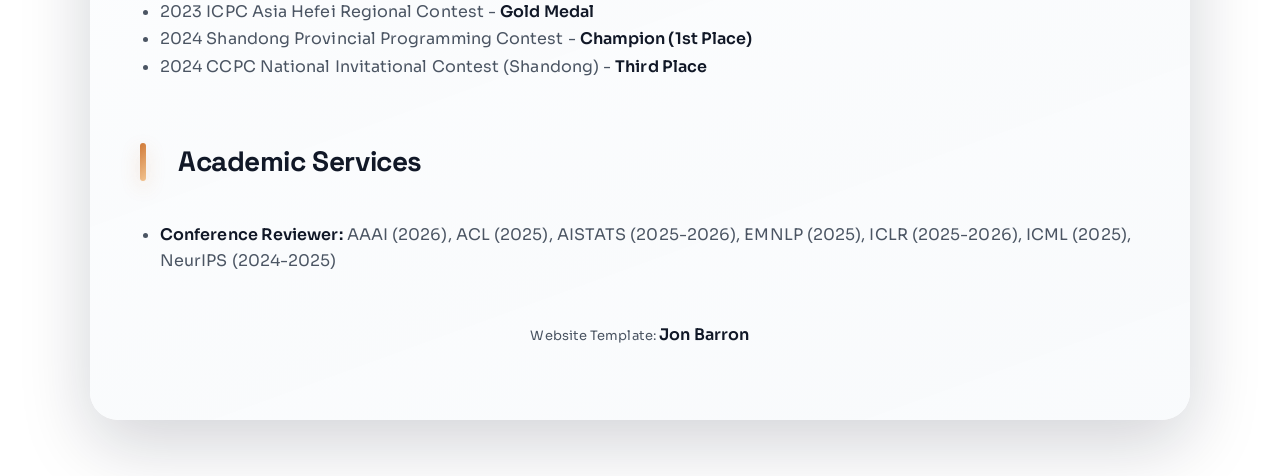
==== commit c8fd14a5: "Refine styling and experience entries" ====
--- a/index.html
+++ b/index.html
@@ -61,6 +61,19 @@
         if (event.target.closest('a')) return;
         toggleAbstract(id);
       }
+
+      document.addEventListener('DOMContentLoaded', () => {
+        const observer = new IntersectionObserver((entries) => {
+          entries.forEach((entry) => {
+            if (entry.isIntersecting) {
+              entry.target.classList.add('in-view');
+              observer.unobserve(entry.target);
+            }
+          });
+        }, { threshold: 0.12 });
+
+        document.querySelectorAll('.paper-card').forEach((el) => observer.observe(el));
+      });
     </script>
 
   </head>
@@ -247,7 +260,7 @@
                 <ul>
                   <li style="margin-bottom: 4px;"> <strong>2024.11 - 2025.11 :</strong> Research Intern, Baidu Search, under Dr. Xinyu Ma</li>
                   <li style="margin-bottom: 4px;"> <strong>2024.07 - 2024.09 :</strong> Research Intern, National University of Singapore, under Prof. Mohan Kankanhalli</li>
-                  <li style="margin-bottom: 4px;"> <strong>2023.09 - 2024.05 :</strong> Research Assistant, IR Lab, Shandong University, under Prof. Pengjie Ren</li>
+                  <li style="margin-bottom: 4px;"> <strong>2023.09 - 2024.05 :</strong> Research Assistant, Shandong University, under Prof. Pengjie Ren</li>
                 </ul>
               </td>
             </tr>
--- a/stylesheet.css
+++ b/stylesheet.css
@@ -21,15 +21,15 @@
     text-decoration: none;
     font-weight: 600;
     letter-spacing: 0.01em;
-    transition: color 0.25s ease, transform 0.2s ease;
+    transition: color 0.25s ease, text-decoration-thickness 0.25s ease;
 }
 
 a:focus,
 a:hover {
     color: #b86227;
     text-decoration: underline;
-    text-decoration-thickness: 2px;
-    text-underline-offset: 2px;
+    text-decoration-thickness: 2.5px;
+    text-underline-offset: 3px;
 }
 
 body {
@@ -57,6 +57,18 @@
         radial-gradient(circle at 25% 75%, rgba(255, 255, 255, 0.06) 0%, transparent 40%),
         radial-gradient(circle at 75% 35%, rgba(255, 255, 255, 0.04) 0%, transparent 45%),
         linear-gradient(120deg, rgba(255, 255, 255, 0.04), rgba(255, 255, 255, 0));
+    pointer-events: none;
+    z-index: -1;
+}
+
+body::after {
+    content: '';
+    position: fixed;
+    inset: 0;
+    background:
+        radial-gradient(220px 220px at 12% 20%, rgba(255, 255, 255, 0.05), transparent 60%),
+        radial-gradient(260px 260px at 88% 12%, rgba(255, 255, 255, 0.05), transparent 65%),
+        radial-gradient(300px 300px at 90% 80%, rgba(255, 255, 255, 0.03), transparent 70%);
     pointer-events: none;
     z-index: -1;
 }
@@ -232,6 +244,9 @@
     transition: all 0.4s cubic-bezier(0.16, 1, 0.3, 1), transform 0.3s ease;
     perspective: 1000px;
     background: rgba(255, 255, 255, 0.12);
+    border-radius: 50%;
+    border: 1px solid rgba(255, 255, 255, 0.4);
+    box-shadow: 0 10px 26px rgba(12, 18, 37, 0.18), 0 0 0 6px rgba(255, 255, 255, 0.12);
 }
 
 .paper-card {
@@ -239,28 +254,33 @@
     max-width: 940px;
     width: calc(100% - 140px);
     margin: 0 auto 22px;
-    background: linear-gradient(145deg, rgba(255, 255, 255, 0.86) 0%, rgba(248, 250, 252, 0.86) 100%);
+    background: linear-gradient(145deg, rgba(255, 255, 255, 0.82) 0%, rgba(248, 250, 252, 0.82) 100%);
     backdrop-filter: blur(12px);
-    border: 1px solid rgba(17, 24, 39, 0.04);
+    border: 1px solid rgba(17, 24, 39, 0.03);
     border-radius: 0;
     padding: 28px 32px 28px 46px;
     box-shadow:
-        0 10px 26px rgba(12, 18, 37, 0.08),
-        0 6px 14px rgba(12, 18, 37, 0.06),
-        inset 0 1px 0 rgba(255, 255, 255, 0.45);
+        0 8px 22px rgba(12, 18, 37, 0.08),
+        inset 0 1px 0 rgba(255, 255, 255, 0.35);
     transition: all 0.4s cubic-bezier(0.16, 1, 0.3, 1);
     position: relative;
     overflow: hidden;
+    opacity: 0;
+    transform: translateY(16px);
 }
 
 .paper-card:hover {
-    transform: translateY(-3px) scale(1.005);
-    background: linear-gradient(145deg, rgba(255, 255, 255, 0.9) 0%, rgba(248, 250, 252, 0.9) 100%);
-    border-color: rgba(17, 24, 39, 0.06);
+    transform: translateY(-1px);
+    background: linear-gradient(145deg, rgba(255, 255, 255, 0.86) 0%, rgba(248, 250, 252, 0.86) 100%);
+    border-color: rgba(17, 24, 39, 0.05);
     box-shadow:
-        0 14px 34px rgba(12, 18, 37, 0.10),
-        0 8px 18px rgba(12, 18, 37, 0.08),
-        inset 0 1px 0 rgba(255, 255, 255, 0.50);
+        0 10px 26px rgba(12, 18, 37, 0.09),
+        inset 0 1px 0 rgba(255, 255, 255, 0.40);
+}
+
+.paper-card.in-view {
+    opacity: 1;
+    transform: translateY(0);
 }
 
 .paper-actions {
@@ -311,6 +331,7 @@
     border-top-color: rgba(17, 24, 39, 0.08);
 }
 
+
 .main-container {
     background: linear-gradient(160deg, rgba(255, 255, 255, 0.94) 0%, rgba(248, 250, 252, 0.9) 100%);
     backdrop-filter: blur(16px);
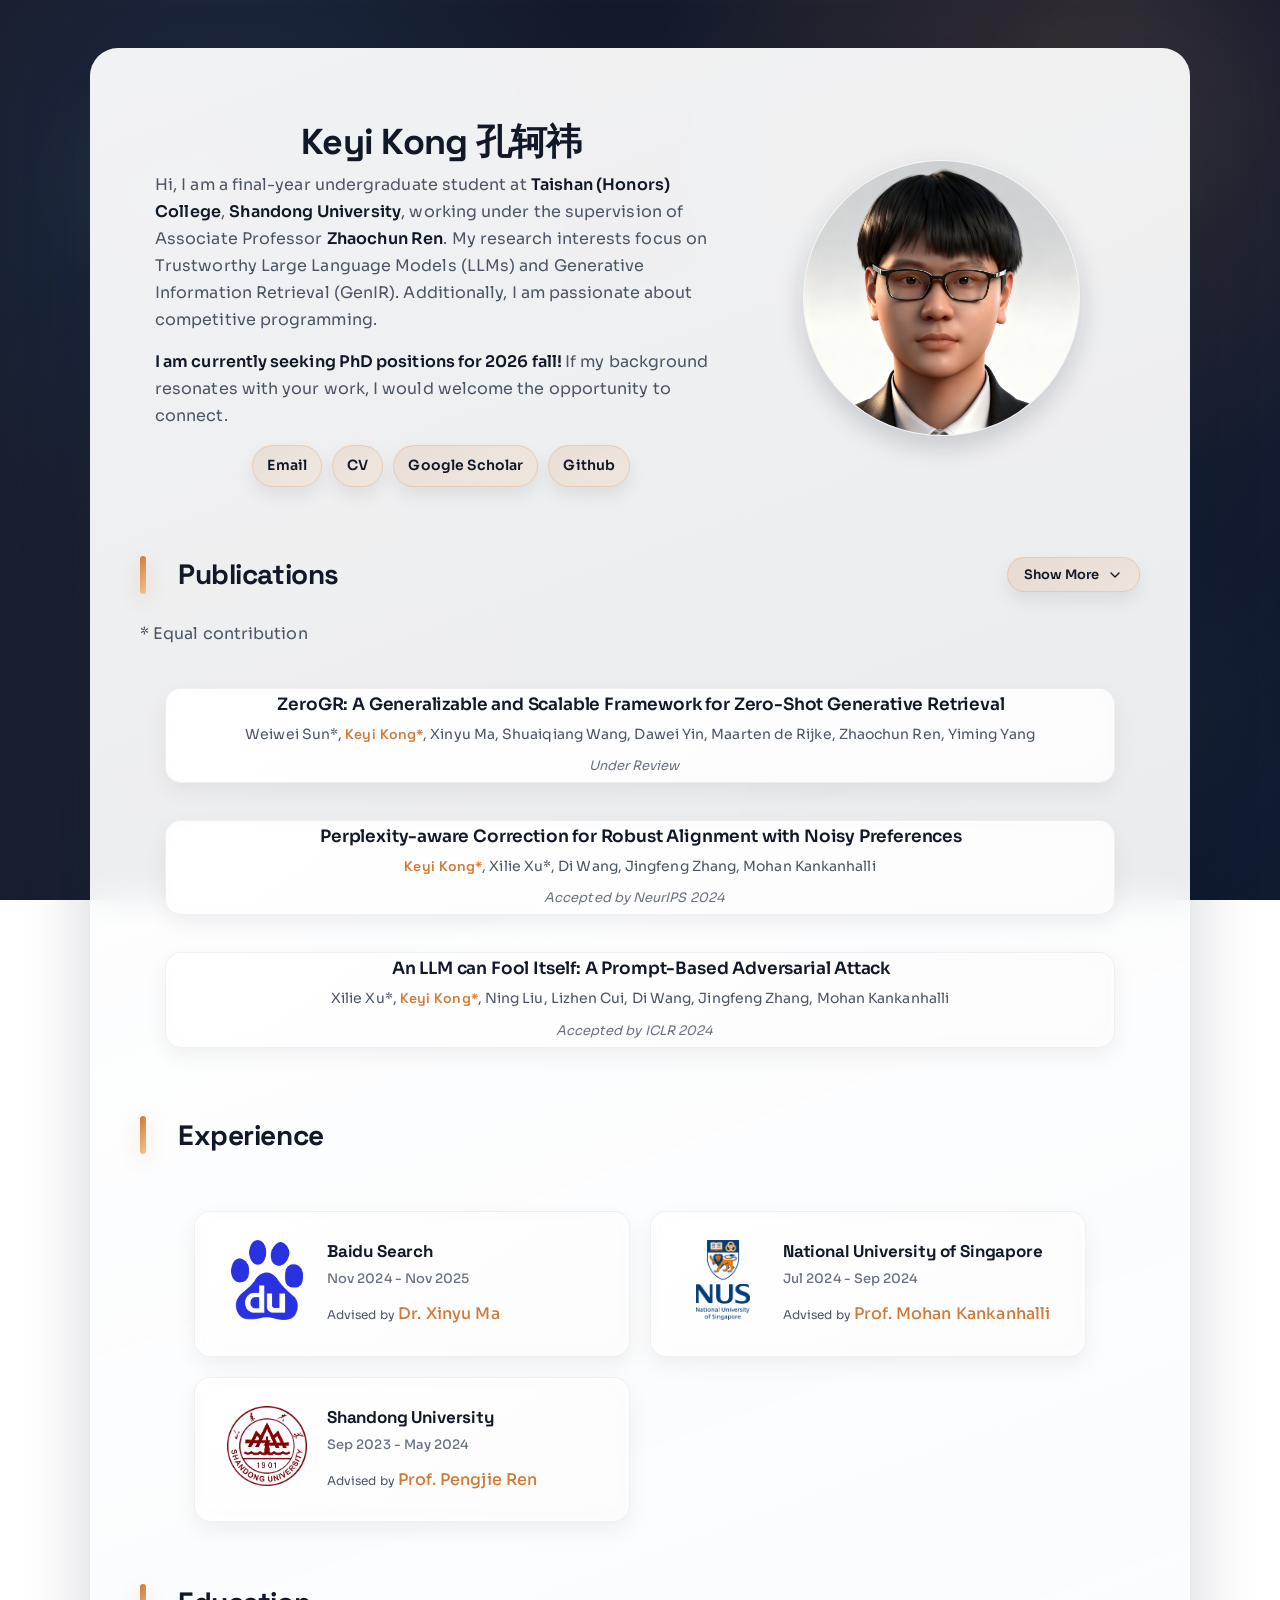
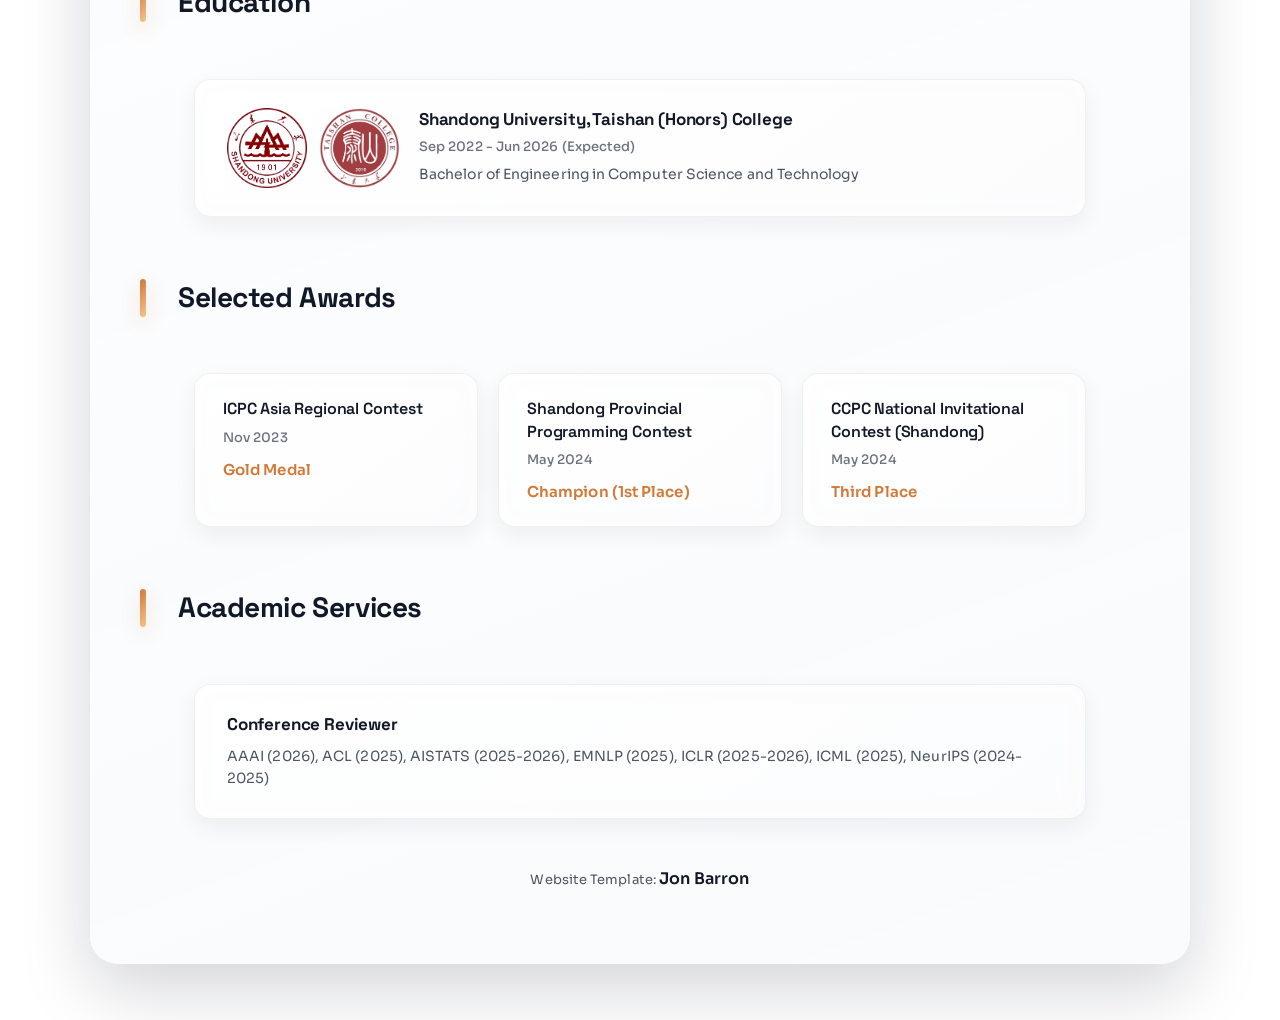
==== commit b426e54e: "Convert sections to card layouts and add dual education logos - Convert Experience, Awards, Educatio" ====
--- a/index.html
+++ b/index.html
@@ -55,6 +55,12 @@
         const panel = document.getElementById(id);
         if (!panel) return;
         panel.classList.toggle('open');
+
+        // Toggle thumbnail visibility
+        const thumbnail = panel.previousElementSibling;
+        if (thumbnail && thumbnail.classList.contains('paper-thumbnail')) {
+          thumbnail.classList.toggle('open');
+        }
       }
 
       function toggleCardAbstract(event, id) {
@@ -129,12 +135,14 @@
           <!-- Publication Item 1 -->
           <tr>
             <td style="padding:4px;width:100%;vertical-align:middle" class="paper-card" onclick="toggleCardAbstract(event, 'abs-zerogr')">
-              <span class="papertitle">ZeroGR: A Generalizable and Scalable Framework for Zero-Shot Generative Retrieval</span>
+              <a href="https://arxiv.org/pdf/2510.10419" class="papertitle">ZeroGR: A Generalizable and Scalable Framework for Zero-Shot Generative Retrieval</a>
               <div class="author"> Weiwei Sun*, <span class="my-name">Keyi Kong*</span>, Xinyu Ma, Shuaiqiang Wang, Dawei Yin, Maarten de Rijke, Zhaochun Ren, Yiming Yang
               </div>
               <div class="paper-actions">
                 <em>Under Review</em>
-                <a href="https://arxiv.org/pdf/2510.10419">Paper</a>
+              </div>
+              <div class="paper-thumbnail">
+                <img src="assets/zerogr-thumbnail.png" alt="ZeroGR Framework" class="thumbnail-img">
               </div>
               <div class="abstract" id="abs-zerogr">Generative retrieval (GR) reformulates information retrieval (IR) by framing it as the generation of document identifiers (docids), thereby enabling an end-to-end optimization and seamless integration with generative language models (LMs). Despite notable progress under supervised training, GR still struggles to generalize to zero-shot IR scenarios, which are prevalent in real-world applications. To tackle this challenge, we propose ZeroGR, a zero-shot generative retrieval framework that leverages natural language instructions to extend GR across a wide range of IR tasks. Specifically, ZeroGR is composed of three key components: (i) an LM-based docid generator that unifies heterogeneous documents (e.g., text, tables, code) into semantically meaningful docids; (ii) an instruction-tuned query generator that generates diverse types of queries from natural language task descriptions to enhance corpus indexing; and (iii) a reverse annealing decoding strategy to balance precision and recall during docid generation. We investigate the impact of instruction fine-tuning scale and find that performance consistently improves as the number of IR tasks encountered during training increases. Empirical results on the BEIR and MAIR benchmarks demonstrate that ZeroGR outperforms strong dense retrieval and generative baselines in zero-shot settings, establishing a new state-of-the-art for instruction-driven GR.</div>
             </td>
@@ -142,12 +150,14 @@
 
           <tr>
             <td style="padding:4px;width:100%;vertical-align:middle" class="paper-card" onclick="toggleCardAbstract(event, 'abs-perp')">
-              <span class="papertitle">Perplexity-aware Correction for Robust Alignment with Noisy Preferences</span>
+              <a href="https://openreview.net/attachment?id=OUXnnPJzXJ&name=pdf" class="papertitle">Perplexity-aware Correction for Robust Alignment with Noisy Preferences</a>
               <div class="author"> <span class="my-name">Keyi Kong*</span>, Xilie Xu*, Di Wang, Jingfeng Zhang, Mohan Kankanhalli
               </div>
               <div class="paper-actions">
                 <em>Accepted by NeurIPS 2024</em>
-                <a href="https://openreview.net/attachment?id=OUXnnPJzXJ&name=pdf">Paper</a> / <a href="https://github.com/luxinyayaya/PerpCorrect">Code</a>
+              </div>
+              <div class="paper-thumbnail">
+                <img src="assets/perp-thumbnail.png" alt="PerpCorrect Framework" class="thumbnail-img">
               </div>
               <div class="abstract" id="abs-perp">Alignment techniques are critical in ensuring that large language models (LLMs) output helpful and harmless content by enforcing the LLM-generated content to align with human preferences. However, the existence of noisy preferences (NPs), where the responses are mistakenly labelled as chosen or rejected, could spoil the alignment, thus making the LLMs generate useless and even malicious content. Existing methods mitigate the issue of NPs from the loss perspective by adjusting the alignment loss based on a clean validation dataset. Orthogonal to these loss-oriented methods, we propose perplexity-aware correction (PerpCorrect) from the data perspective for robust alignment which detects and corrects NPs based on the differences between the perplexity of the chosen and rejected responses (dubbed as PPLDiff). Intuitively, a higher PPLDiff indicates a higher probability of the NP because a rejected/chosen response which is mistakenly labelled as chosen/rejected is less preferable to be generated by an aligned LLM, thus having a higher/lower perplexity. PerpCorrect works in three steps: (1) PerpCorrect aligns a surrogate LLM using the clean validation data to make the PPLDiff able to distinguish clean preferences (CPs) and NPs. (2) PerpCorrect further aligns the surrogate LLM by incorporating the reliable clean training data whose PPLDiff is extremely small and reliable noisy training data whose PPLDiff is extremely large after correction to boost the discriminatory power. (3) Detecting and correcting NPs according to the PPLDiff obtained by the aligned surrogate LLM to obtain a denoised training dataset for robust alignment. Comprehensive experiments validate that our proposed PerpCorrect can achieve state-of-the-art alignment performance under NPs. Notably, PerpCorrect demonstrates practical utility by requiring only a modest amount of validation data and being compatible with various alignment techniques.</div>
             </td>
@@ -155,12 +165,14 @@
 
           <tr>
             <td style="padding:4px;width:100%;vertical-align:middle" class="paper-card" onclick="toggleCardAbstract(event, 'abs-attack')">
-              <span class="papertitle">An LLM can Fool Itself: A Prompt-Based Adversarial Attack</span>
+              <a href="https://openreview.net/pdf?id=VVgGbB9TNV" class="papertitle">An LLM can Fool Itself: A Prompt-Based Adversarial Attack</a>
               <div class="author"> Xilie Xu*, <span class="my-name">Keyi Kong*</span>, Ning Liu, Lizhen Cui, Di Wang, Jingfeng Zhang, Mohan Kankanhalli
               </div>
               <div class="paper-actions">
                 <em>Accepted by ICLR 2024</em>
-                <a href="https://openreview.net/pdf?id=VVgGbB9TNV">Paper</a> / <a href="https://github.com/GodXuxilie/PromptAttack">Code</a>
+              </div>
+              <div class="paper-thumbnail">
+                <img src="assets/attack-thumbnail.png" alt="PromptAttack Framework" class="thumbnail-img">
               </div>
               <div class="abstract" id="abs-attack">The wide-ranging applications of large language models (LLMs), especially in safety-critical domains, necessitate the proper evaluation of the LLM’s adversarial robustness. This paper proposes an efficient tool to audit the LLM’s adversarial robustness via a prompt-based adversarial attack (PromptAttack). PromptAttack converts adversarial textual attacks into an attack prompt that can cause the victim LLM to output the adversarial sample to fool itself. The attack prompt is composed of three important components: (1) original input (OI) including the original sample and its ground-truth label, (2) attack objective (AO) illustrating a task description of generating a new sample that can fool itself without changing the semantic meaning, and (3) attack guidance (AG) containing the perturbation instructions to guide the LLM on how to complete the task by perturbing the original sample at character, word, and sentence levels, respectively. Besides, we use a fidelity filter to ensure that PromptAttack maintains the original semantic meanings of the adversarial examples. Further, we enhance the attack power of PromptAttack by ensembling adversarial examples at different perturbation levels. Comprehensive empirical results using Llama2 and GPT-3.5 validate that PromptAttack consistently yields a much higher attack success rate compared to AdvGLUE and AdvGLUE++. Interesting findings include that a simple emoji can easily mislead GPT-3.5 to make wrong predictions. Our source code is available at https://github.com/GodXuxilie/PromptAttack.</div>
             </td>
@@ -173,12 +185,14 @@
 
           <tr>
             <td style="padding:4px;width:100%;vertical-align:middle" class="paper-card" onclick="toggleCardAbstract(event, 'abs-aisearch')">
-              <span class="papertitle">Towards AI Search Paradigm</span>
+              <a href="https://arxiv.org/abs/2506.17188" class="papertitle">Towards AI Search Paradigm</a>
               <div class="author"> Baidu Search
               </div>
               <div class="paper-actions">
                 <em>Technical Report</em>
-                <a href="https://arxiv.org/abs/2506.17188">Paper</a>
+              </div>
+              <div class="paper-thumbnail">
+                <img src="assets/aisearch-thumbnail.png" alt="AI Search Paradigm" class="thumbnail-img">
               </div>
               <div class="abstract" id="abs-aisearch">In this paper, we introduce the AI Search Paradigm, a comprehensive blueprint for next-generation search systems capable of emulating human information processing and decision-making. The paradigm employs a modular architecture of four LLM-powered agents (Master, Planner, Executor and Writer) that dynamically adapt to the full spectrum of information needs, from simple factual queries to complex multi-stage reasoning tasks. These agents collaborate dynamically through coordinated workflows to evaluate query complexity, decompose problems into executable plans, and orchestrate tool usage, task execution, and content synthesis. We systematically present key methodologies for realizing this paradigm, including task planning and tool integration, execution strategies, aligned and robust retrieval-augmented generation, and efficient LLM inference, spanning both algorithmic techniques and infrastructure-level optimizations. By providing an in-depth guide to these foundational components, this work aims to inform the development of trustworthy, adaptive, and scalable AI search systems.</div>
             </td>
@@ -186,12 +200,14 @@
 
           <tr>
             <td style="padding:4px;width:100%;vertical-align:middle" class="paper-card" onclick="toggleCardAbstract(event, 'abs-soundmind')">
-              <span class="papertitle">SoundMind: RL-Incentivized Logic Reasoning for Audio-Language Models</span>
+              <a href="https://arxiv.org/abs/2506.12935" class="papertitle">SoundMind: RL-Incentivized Logic Reasoning for Audio-Language Models</a>
               <div class="author"> Xingjian Diao, Chunhui Zhang, <span class="my-name">Keyi Kong</span>, Weiyi Wu, Chiyu Ma, Zhongyu Ouyang, Peijun Qing, Soroush Vosoughi, Jiang Gui
               </div>
               <div class="paper-actions">
                 <em>Accepted by EMNLP 2025 (Oral presentation)</em>
-                <a href="https://arxiv.org/abs/2506.12935">Paper</a> / <a href="https://github.com/xid32/SoundMind">Code</a> / <a href="https://huggingface.co/datasets/SoundMind-RL/SoundMindDataset">Dataset</a>
+              </div>
+              <div class="paper-thumbnail">
+                <img src="assets/soundmind-thumbnail.png" alt="SoundMind Framework" class="thumbnail-img">
               </div>
               <div class="abstract" id="abs-soundmind">While large language models have demonstrated impressive reasoning abilities, their extension to the audio modality, particularly within large audio-language models (LALMs), remains underexplored. Addressing this gap requires a systematic approach that involves a capable base model, high-quality reasoning-oriented audio data, and effective training algorithms. In this work, we present a comprehensive solution for audio logical reasoning (ALR) tasks: we introduce SoundMind, a dataset of 6,446 audio-text annotated samples specifically curated to support complex reasoning. Building on this resource, we propose SoundMind-RL, a rule-based reinforcement learning (RL) algorithm designed to equip audio-language models with robust audio-text reasoning capabilities. By fine-tuning Qwen2.5-Omni-7B on the proposed SoundMind dataset using SoundMind-RL, we achieve strong and consistent improvements over state-of-the-art baselines on the SoundMind benchmark. This work highlights the benefit of combining high-quality, reasoning-focused datasets with specialized RL techniques, and contributes to advancing auditory intelligence in language models. The code and dataset introduced in this work are publicly available at https://github.com/xid32/SoundMind.</div>
             </td>
@@ -199,12 +215,14 @@
 
           <tr>
             <td style="padding:4px;width:100%;vertical-align:middle" class="paper-card" onclick="toggleCardAbstract(event, 'abs-vqa')">
-              <span class="papertitle">An End-to-End Adaptable Prototypical Framework for Explainable Fine-Grained Visual Question Answering</span>
+              <a href="https://arxiv.org/abs/2509.16680" class="papertitle">An End-to-End Adaptable Prototypical Framework for Explainable Fine-Grained Visual Question Answering</a>
               <div class="author"> Xingjian Diao*, Weiyi Wu*,  <span class="my-name">Keyi Kong</span>, Peijun Qing, Xinwen Xu, Ming Cheng, Soroush Vosoughi, Jiang Gui
               </div>
               <div class="paper-actions">
                 <em>Accepted by EMNLP 2025 (Oral presentation)</em>
-                <a href="https://arxiv.org/abs/2509.16680">Paper</a>
+              </div>
+              <div class="paper-thumbnail">
+                <img src="assets/vqa-thumbnail.png" alt="ProtoVQA Framework" class="thumbnail-img">
               </div>
               <div class="abstract" id="abs-vqa">Visual Question Answering (VQA) is increasingly used in diverse applications ranging from general visual reasoning to safety-critical domains such as medical imaging and autonomous systems, where models must provide not only accurate answers but also explanations that humans can easily understand and verify. Prototype-based modeling has shown promise for interpretability by grounding predictions in semantically meaningful regions for purely visual reasoning tasks, yet remains underexplored in the context of VQA. We present ProtoVQA, a unified prototypical framework that (i) learns question-aware prototypes that serve as reasoning anchors, connecting answers to discriminative image regions, (ii) applies spatially constrained matching to ensure that the selected evidence is coherent and semantically relevant, and (iii) supports both answering and grounding tasks through a shared prototype backbone. To assess explanation quality, we propose the Visual-Linguistic Alignment Score (VLAS), which measures how well the model's attended regions align with ground-truth evidence. Experiments on Visual7W show that ProtoVQA yields faithful, fine-grained explanations while maintaining competitive accuracy, advancing the development of transparent and trustworthy VQA systems.</div>
             </td>
@@ -212,12 +230,14 @@
 
           <tr>
             <td style="padding:4px;width:100%;vertical-align:middle" class="paper-card" onclick="toggleCardAbstract(event, 'abs-music')">
-              <span class="papertitle">Music's Multimodal Complexity in AVQA: Why We Need More than General Multimodal LLMs</span>
+              <a href="https://arxiv.org/abs/2505.20638" class="papertitle">Music's Multimodal Complexity in AVQA: Why We Need More than General Multimodal LLMs</a>
               <div class="author"> Wenhao You, Xingjian Diao, Chunhui Zhang, <span class="my-name">Keyi Kong</span>, Weiyi Wu, Zhongyu Ouyang, Chiyu Ma, Tingxuan Wu, Noah Wei, Zong Ke, Ming Cheng, Soroush Vosoughi, Jiang Gui
               </div>
               <div class="paper-actions">
                 <em>Under Review</em>
-                <a href="https://arxiv.org/abs/2505.20638">Paper</a> / <a href="https://github.com/xid32/Survey4MusicAVQA">Code</a>
+              </div>
+              <div class="paper-thumbnail">
+                <img src="assets/music-thumbnail.png" alt="Music AVQA" class="thumbnail-img">
               </div>
               <div class="abstract" id="abs-music">While recent Multimodal Large Language Models exhibit impressive capabilities for general multimodal tasks, specialized domains like music necessitate tailored approaches. Music Audio-Visual Question Answering (Music AVQA) particularly underscores this, presenting unique challenges with its continuous, densely layered audio-visual content, intricate temporal dynamics, and the critical need for domain-specific knowledge. Through a systematic analysis of Music AVQA datasets and methods, this position paper identifies that specialized input processing, architectures incorporating dedicated spatial-temporal designs, and music-specific modeling strategies are critical for success in this domain. Our study provides valuable insights for researchers by highlighting effective design patterns empirically linked to strong performance, proposing concrete future directions for incorporating musical priors, and aiming to establish a robust foundation for advancing multimodal musical understanding. This work is intended to inspire broader attention and further research, supported by a continuously updated anonymous GitHub repository of relevant papers: https://github.com/xid32/Survey4MusicAVQA.</div>
             </td>
@@ -225,12 +245,14 @@
 
           <tr>
             <td style="padding:4px;width:100%;vertical-align:middle" class="paper-card" onclick="toggleCardAbstract(event, 'abs-controversy')">
-              <span class="papertitle">Generative Agents for Multimodal Controversy Detection</span>
+              <a href="https://www.ijcai.org/proceedings/2025/1107" class="papertitle">Generative Agents for Multimodal Controversy Detection</a>
               <div class="author"> Tianjiao Xu, Jinfei Gao, <span class="my-name">Keyi Kong</span>, Jianhua Yin, Tian Gao, Liqiang Nie
               </div>
               <div class="paper-actions">
                 <em>Accepted by IJCAI 2025</em>
-                <a href="https://www.ijcai.org/proceedings/2025/1107">Paper</a>
+              </div>
+              <div class="paper-thumbnail">
+                <img src="assets/controversy-thumbnail.png" alt="AgentMCD Framework" class="thumbnail-img">
               </div>
               <div class="abstract" id="abs-controversy">Multimodal controversy detection, which involves determining whether a given video and its associated comments are controversial, plays a pivotal role in risk management on social video platforms. Existing methods typically provide only classification results, failing to identify what aspects are controversial and why, thereby lacking detailed explanations. To address this limitation, we propose a novel Agent-based Multimodal Controversy Detection architecture, termed AgentMCD. This architecture leverages Large Language Models (LLMs) as generative agents to simulate human behavior and improve explainability. AgentMCD employs a multi-aspect reasoning process, where multiple judges conduct evaluations from diverse perspectives to derive a final decision. Furthermore, a multi-agent simulation process is incorporated, wherein agents act as audiences, offering opinions and engaging in free discussions after watching videos. This hybrid framework enables comprehensive controversy evaluation and significantly enhances explainability. Experiments conducted on the MMCD dataset demonstrate that our proposed architecture outperforms existing LLM-based baselines in both high-resource and low-resource comment scenarios, while maintaining superior explainability.</div>
             </td>
@@ -238,12 +260,14 @@
 
           <tr>
             <td style="padding:4px;width:100%;vertical-align:middle" class="paper-card" onclick="toggleCardAbstract(event, 'abs-legal')">
-              <span class="papertitle">Syllogistic Reasoning for Legal Judgment Analysis</span>
+              <a href="https://openreview.net/attachment?id=7Jis2yiiEZ&name=pdf" class="papertitle">Syllogistic Reasoning for Legal Judgment Analysis</a>
               <div class="author"> Wentao Deng, Jiahuan Pei, <span class="my-name">Keyi Kong</span>, Zhe Chen, Furu Wei, Yujun Li, Zhaochun Ren, Zhumin Chen, Pengjie Ren
               </div>
               <div class="paper-actions">
                 <em>Accepted by EMNLP 2023 (Oral presentation)</em>
-                <a href="https://openreview.net/attachment?id=7Jis2yiiEZ&name=pdf">Paper</a> / <a href="https://github.com/dengwentao99/SLJA">Code</a> / <a href="https://share.weiyun.com/KpNPqFtt">Dataset</a>
+              </div>
+              <div class="paper-thumbnail">
+                <img src="assets/legal-thumbnail.png" alt="Legal Judgment Framework" class="thumbnail-img">
               </div>
               <div class="abstract" id="abs-legal">Legal judgment assistants are developing fast due to impressive progress of large language models (LLMs). However, people can hardly trust the results generated by a model without reliable analysis of legal judgement. For legal practitioners, it is common practice to utilize syllogistic reasoning to select and evaluate the arguments of the parties as part of the legal decision-making process. But the development of syllogistic reasoning for legal judgment analysis is hindered by the lack of resources: (1) there is no large-scale syllogistic reasoning dataset for legal judgment analysis, and (2) there is no set of established benchmarks for legal judgment analysis. In this paper, we construct and manually correct a syllogistic reasoning dataset for legal judgment analysis. The dataset contains 11,239 criminal cases which cover 4 criminal elements, 80 charges and 124 articles. We also select a set of large language models as benchmarks, and conduct an in-depth analysis of the capacity of their legal judgment analysis.</div>
             </td>
@@ -252,59 +276,119 @@
           </tbody></table>
           </div>
 
-          <!-- Experinence Section -->
+          <!-- Experience Section -->
           <table style="width:100%;border:0px;border-spacing:0px;border-collapse:separate;margin-right:auto;margin-left:auto;"><tbody>
             <tr>
               <td style="padding:16px;width:100%;vertical-align:middle">
                 <h2 id="experience">Experience</h2>
-                <ul>
-                  <li style="margin-bottom: 4px;"> <strong>2024.11 - 2025.11 :</strong> Research Intern, Baidu Search, under Dr. Xinyu Ma</li>
-                  <li style="margin-bottom: 4px;"> <strong>2024.07 - 2024.09 :</strong> Research Intern, National University of Singapore, under Prof. Mohan Kankanhalli</li>
-                  <li style="margin-bottom: 4px;"> <strong>2023.09 - 2024.05 :</strong> Research Assistant, Shandong University, under Prof. Pengjie Ren</li>
-                </ul>
-              </td>
-            </tr>
-          </tbody></table>
+              </td>
+            </tr>
+          </tbody></table>
+
+          <div class="experience-container">
+            <div class="experience-card">
+              <img src="assets/baidu-logo.png" alt="Baidu" class="experience-logo">
+              <div class="experience-content">
+                <div class="experience-title">Baidu Search</div>
+                <div class="experience-date">Nov 2024 - Nov 2025</div>
+                <div class="experience-role">Advised by <a href="https://albert-ma.github.io/">Dr. Xinyu Ma</a></div>
+              </div>
+            </div>
+
+            <div class="experience-card">
+              <img src="assets/nus-logo.png" alt="NUS" class="experience-logo">
+              <div class="experience-content">
+                <div class="experience-title">National University of Singapore</div>
+                <div class="experience-date">Jul 2024 - Sep 2024</div>
+                <div class="experience-role">Advised by <a href="https://www.comp.nus.edu.sg/~mohan/">Prof. Mohan Kankanhalli</a></div>
+              </div>
+            </div>
+
+            <div class="experience-card">
+              <img src="assets/sdu-logo.png" alt="SDU" class="experience-logo">
+              <div class="experience-content">
+                <div class="experience-title">Shandong University</div>
+                <div class="experience-date">Sep 2023 - May 2024</div>
+                <div class="experience-role">Advised by <a href="https://scholar.google.com/citations?user=4OdmSOcAAAAJ&hl=zh-CN">Prof. Pengjie Ren</a></div>
+              </div>
+            </div>
+          </div>
 
           <!-- Education Section -->
           <table style="width:100%;border:0px;border-spacing:0px;border-collapse:separate;margin-right:auto;margin-left:auto;"><tbody>
             <tr>
               <td style="padding:16px;width:100%;vertical-align:middle">
                 <h2 id="education">Education</h2>
-                <ul>
-                  <li style="margin-bottom: 8px;">
-                    <strong>2022.09 - 2026.06 (Expected):</strong> B.E. at <a href="https://www.sdu.edu.cn/">Shandong University</a>
-                  </li>
-                </ul>
-              </td>
-            </tr>
-          </tbody></table>
+              </td>
+            </tr>
+          </tbody></table>
+
+          <div class="education-container">
+            <div class="education-card">
+              <div class="education-logos">
+                <img src="assets/sdu-logo.png" alt="SDU" class="education-logo">
+                <img src="assets/taishan-logo.png" alt="Taishan College" class="education-logo">
+              </div>
+              <div class="education-content">
+                <div class="education-title">Shandong University, Taishan (Honors) College</div>
+                <div class="education-date">Sep 2022 - Jun 2026 (Expected)</div>
+                <div class="education-degree">Bachelor of Engineering in Computer Science and Technology</div>
+              </div>
+            </div>
+          </div>
 
           <!-- Awards Section -->
           <table style="width:100%;border:0px;border-spacing:0px;border-collapse:separate;margin-right:auto;margin-left:auto;"><tbody>
             <tr>
               <td style="padding:16px;width:100%;vertical-align:middle">
                 <h2 id="awards">Selected Awards</h2>
-                <ul>
-                    <li style="margin-bottom: 2px;"> 2023 ICPC Asia Hefei Regional Contest - <strong>Gold Medal</strong></li>
-                    <li style="margin-bottom: 2px;"> 2024 Shandong Provincial Programming Contest - <strong>Champion (1st Place)</strong></li>
-                    <li style="margin-bottom: 2px;"> 2024 CCPC National Invitational Contest (Shandong) - <strong>Third Place</strong></li>
-                </ul>
-              </td>
-            </tr>
-          </tbody></table>
-
-          <!-- Awards Section -->
+              </td>
+            </tr>
+          </tbody></table>
+
+          <div class="awards-container">
+            <div class="award-card">
+              <div class="award-content">
+                <div class="award-title">ICPC Asia Regional Contest</div>
+                <div class="award-date">Nov 2023</div>
+                <div class="award-badge">Gold Medal</div>
+              </div>
+            </div>
+
+            <div class="award-card">
+              <div class="award-content">
+                <div class="award-title">Shandong Provincial Programming Contest</div>
+                <div class="award-date">May 2024</div>
+                <div class="award-badge">Champion (1st Place)</div>
+              </div>
+            </div>
+
+            <div class="award-card">
+              <div class="award-content">
+                <div class="award-title">CCPC National Invitational Contest (Shandong)</div>
+                <div class="award-date">May 2024</div>
+                <div class="award-badge">Third Place</div>
+              </div>
+            </div>
+          </div>
+
+          <!-- Academic Services Section -->
           <table style="width:100%;border:0px;border-spacing:0px;border-collapse:separate;margin-right:auto;margin-left:auto;"><tbody>
             <tr>
               <td style="padding:16px;width:100%;vertical-align:middle">
                 <h2 id="services">Academic Services</h2>
-                <ul>
-                  <li style="margin-bottom: 4px;"> <strong>Conference Reviewer:</strong> AAAI (2026), ACL (2025), AISTATS (2025-2026), EMNLP (2025), ICLR (2025-2026), ICML (2025), NeurIPS (2024-2025)</li>
-                </ul>
-              </td>
-            </tr>
-          </tbody></table>
+              </td>
+            </tr>
+          </tbody></table>
+
+          <div class="services-container">
+            <div class="service-card">
+              <div class="service-content">
+                <div class="service-title">Conference Reviewer</div>
+                <div class="service-list">AAAI (2026), ACL (2025), AISTATS (2025-2026), EMNLP (2025), ICLR (2025-2026), ICML (2025), NeurIPS (2024-2025)</div>
+              </div>
+            </div>
+          </div>
           
           <!-- Footer -->
           <table style="width:100%;border:0px;border-spacing:0px;border-collapse:separate;margin-right:auto;margin-left:auto;"><tbody>
--- a/stylesheet.css
+++ b/stylesheet.css
@@ -122,15 +122,29 @@
     box-shadow: 0 6px 18px rgba(208, 122, 56, 0.25);
 }
 
+a.papertitle,
 .papertitle {
     font-family: 'Space Grotesk', 'Sora', -apple-system, BlinkMacSystemFont, 'SF Pro Display', 'Segoe UI', system-ui, sans-serif;
-    font-size: 17px;
+    font-size: 17px !important;
     font-weight: 600;
-    color: var(--text);
+    color: var(--text) !important;
     line-height: 1.4;
     margin-bottom: 6px;
     display: block;
     letter-spacing: -0.01em;
+    text-align: center;
+    text-decoration: none !important;
+    transition: color 0.25s ease;
+}
+
+a.papertitle::before,
+a.papertitle::after {
+    content: none !important;
+}
+
+a.papertitle:hover {
+    color: var(--accent) !important;
+    text-decoration: none !important;
 }
 
 .author {
@@ -139,6 +153,7 @@
     color: var(--muted);
     line-height: 1.6;
     margin: 4px 0 6px 0;
+    text-align: center;
 }
 
 .my-name {
@@ -254,14 +269,14 @@
     max-width: 940px;
     width: calc(100% - 140px);
     margin: 0 auto 22px;
-    background: linear-gradient(145deg, rgba(255, 255, 255, 0.82) 0%, rgba(248, 250, 252, 0.82) 100%);
+    background: linear-gradient(145deg, rgba(255, 255, 255, 0.88) 0%, rgba(252, 252, 253, 0.88) 100%);
     backdrop-filter: blur(12px);
-    border: 1px solid rgba(17, 24, 39, 0.03);
-    border-radius: 0;
-    padding: 28px 32px 28px 46px;
+    border: 1px solid rgba(17, 24, 39, 0.06);
+    border-radius: 16px;
+    padding: 36px 48px;
     box-shadow:
-        0 8px 22px rgba(12, 18, 37, 0.08),
-        inset 0 1px 0 rgba(255, 255, 255, 0.35);
+        0 8px 22px rgba(12, 18, 37, 0.06),
+        inset 0 1px 0 rgba(255, 255, 255, 0.5);
     transition: all 0.4s cubic-bezier(0.16, 1, 0.3, 1);
     position: relative;
     overflow: hidden;
@@ -271,11 +286,11 @@
 
 .paper-card:hover {
     transform: translateY(-1px);
-    background: linear-gradient(145deg, rgba(255, 255, 255, 0.86) 0%, rgba(248, 250, 252, 0.86) 100%);
-    border-color: rgba(17, 24, 39, 0.05);
+    background: linear-gradient(145deg, rgba(255, 255, 255, 0.92) 0%, rgba(252, 252, 253, 0.92) 100%);
+    border-color: rgba(17, 24, 39, 0.08);
     box-shadow:
-        0 10px 26px rgba(12, 18, 37, 0.09),
-        inset 0 1px 0 rgba(255, 255, 255, 0.40);
+        0 10px 28px rgba(12, 18, 37, 0.08),
+        inset 0 1px 0 rgba(255, 255, 255, 0.6);
 }
 
 .paper-card.in-view {
@@ -287,8 +302,42 @@
     display: flex;
     flex-wrap: wrap;
     align-items: center;
+    justify-content: center;
     gap: 10px;
     margin-top: 8px;
+}
+
+.paper-thumbnail {
+    width: 100%;
+    margin-top: 16px;
+    padding-top: 16px;
+    border-top: 1px dashed rgba(17, 24, 39, 0.12);
+    display: none;
+    justify-content: center;
+    align-items: center;
+    opacity: 0;
+    max-height: 0;
+    overflow: hidden;
+    transition: opacity 0.35s ease, max-height 0.35s ease;
+}
+
+.paper-thumbnail.open {
+    display: flex;
+    opacity: 1;
+    max-height: 2000px;
+}
+
+.thumbnail-img {
+    max-width: 100%;
+    height: auto;
+    border-radius: 0;
+    box-shadow: none;
+    border: none;
+}
+
+.thumbnail-img:hover {
+    transform: none;
+    box-shadow: none;
 }
 
 .abstract-toggle {
@@ -321,6 +370,7 @@
     padding-top: 0;
     line-height: 1.6;
     border-top: 1px dashed transparent;
+    text-align: left;
 }
 
 .abstract.open {
@@ -443,8 +493,8 @@
         max-width: 100%;
         width: 100%;
         margin: 0 14px 18px 14px;
-        padding: 20px;
-        border-radius: 0;
+        padding: 28px;
+        border-radius: 14px;
     }
 
     .papertitle {
@@ -475,6 +525,122 @@
     .contact-links a {
         font-size: 13px;
         padding: 8px 12px;
+    }
+
+    /* Experience cards mobile */
+    .experience-container {
+        grid-template-columns: 1fr;
+        width: 100%;
+        margin: 0 14px 24px;
+        gap: 16px;
+    }
+
+    /* Awards cards mobile */
+    .awards-container {
+        grid-template-columns: 1fr;
+        width: 100%;
+        margin: 0 14px 24px;
+        gap: 16px;
+    }
+
+    .award-card {
+        padding: 20px 24px;
+        border-radius: 14px;
+    }
+
+    .award-title {
+        font-size: 15px;
+    }
+
+    .award-date {
+        font-size: 12px;
+    }
+
+    .award-badge {
+        font-size: 14px;
+    }
+
+    .experience-card {
+        padding: 22px 24px;
+        border-radius: 14px;
+        gap: 16px;
+    }
+
+    .experience-logo {
+        width: 70px;
+        height: 70px;
+    }
+
+    .experience-title {
+        font-size: 16px;
+    }
+
+    .experience-date {
+        font-size: 12px;
+    }
+
+    .experience-role {
+        font-size: 12px;
+    }
+
+    /* Education cards mobile */
+    .education-container {
+        grid-template-columns: 1fr;
+        width: 100%;
+        margin: 0 14px 24px;
+        gap: 16px;
+    }
+
+    .education-card {
+        padding: 22px 24px;
+        border-radius: 14px;
+        gap: 16px;
+    }
+
+    .education-logos {
+        gap: 10px;
+    }
+
+    .education-logo {
+        width: 70px;
+        height: 70px;
+    }
+
+    .education-title {
+        font-size: 16px;
+    }
+
+    .education-date {
+        font-size: 12px;
+    }
+
+    .education-degree {
+        font-size: 13px;
+    }
+
+    .education-details {
+        font-size: 12px;
+    }
+
+    /* Services cards mobile */
+    .services-container {
+        grid-template-columns: 1fr;
+        width: 100%;
+        margin: 0 14px 24px;
+        gap: 16px;
+    }
+
+    .service-card {
+        padding: 22px 24px;
+        border-radius: 14px;
+    }
+
+    .service-title {
+        font-size: 16px;
+    }
+
+    .service-list {
+        font-size: 13px;
     }
 
     /* Lists optimization */
@@ -543,8 +709,8 @@
         max-width: 100%;
         width: 100%;
         margin: 0 8px 14px 8px;
-        padding: 16px;
-        border-radius: 0;
+        padding: 24px;
+        border-radius: 12px;
     }
 
     .papertitle {
@@ -577,6 +743,421 @@
         font-size: 12px;
         padding: 7px 11px;
     }
+
+    /* Experience cards extra small mobile */
+    .experience-container {
+        margin: 0 8px 20px;
+        gap: 14px;
+    }
+
+    /* Awards cards extra small mobile */
+    .awards-container {
+        margin: 0 8px 20px;
+        gap: 14px;
+    }
+
+    .award-card {
+        padding: 16px 20px;
+        border-radius: 12px;
+    }
+
+    .award-title {
+        font-size: 14px;
+    }
+
+    .award-date {
+        font-size: 11px;
+    }
+
+    .award-badge {
+        font-size: 13px;
+    }
+
+    .experience-card {
+        padding: 18px 20px;
+        border-radius: 12px;
+        gap: 14px;
+    }
+
+    .experience-logo {
+        width: 60px;
+        height: 60px;
+    }
+
+    .experience-title {
+        font-size: 15px;
+    }
+
+    .experience-date {
+        font-size: 11px;
+    }
+
+    .experience-role {
+        font-size: 11px;
+    }
+
+    /* Education cards extra small mobile */
+    .education-container {
+        margin: 0 8px 20px;
+        gap: 14px;
+    }
+
+    .education-card {
+        padding: 18px 20px;
+        border-radius: 12px;
+        gap: 14px;
+    }
+
+    .education-logos {
+        gap: 8px;
+    }
+
+    .education-logo {
+        width: 60px;
+        height: 60px;
+    }
+
+    .education-title {
+        font-size: 15px;
+    }
+
+    .education-date {
+        font-size: 11px;
+    }
+
+    .education-degree {
+        font-size: 12px;
+    }
+
+    .education-details {
+        font-size: 11px;
+    }
+
+    /* Services cards extra small mobile */
+    .services-container {
+        margin: 0 8px 20px;
+        gap: 14px;
+    }
+
+    .service-card {
+        padding: 18px 20px;
+        border-radius: 12px;
+    }
+
+    .service-title {
+        font-size: 15px;
+    }
+
+    .service-list {
+        font-size: 12px;
+    }
+}
+
+/* Experience Cards */
+.experience-container {
+    display: grid;
+    grid-template-columns: repeat(2, 1fr);
+    gap: 20px;
+    max-width: 940px;
+    width: calc(100% - 140px);
+    margin: 0 auto 30px;
+}
+
+.experience-card {
+    background: linear-gradient(145deg, rgba(255, 255, 255, 0.88) 0%, rgba(252, 252, 253, 0.88) 100%);
+    backdrop-filter: blur(12px);
+    border: 1px solid rgba(17, 24, 39, 0.06);
+    border-radius: 16px;
+    padding: 28px 32px;
+    box-shadow:
+        0 8px 22px rgba(12, 18, 37, 0.06),
+        inset 0 1px 0 rgba(255, 255, 255, 0.5);
+    transition: all 0.4s cubic-bezier(0.16, 1, 0.3, 1);
+    position: relative;
+    overflow: hidden;
+    display: flex;
+    align-items: flex-start;
+    gap: 20px;
+}
+
+.experience-card:hover {
+    transform: translateY(-2px);
+    background: linear-gradient(145deg, rgba(255, 255, 255, 0.92) 0%, rgba(252, 252, 253, 0.92) 100%);
+    border-color: rgba(17, 24, 39, 0.08);
+    box-shadow:
+        0 12px 30px rgba(12, 18, 37, 0.08),
+        inset 0 1px 0 rgba(255, 255, 255, 0.6);
+}
+
+.experience-logo {
+    width: 80px;
+    height: 80px;
+    object-fit: contain;
+    flex-shrink: 0;
+    border-radius: 0;
+    box-shadow: none;
+    border: none;
+}
+
+.experience-logo:hover {
+    transform: none;
+    box-shadow: none;
+}
+
+.experience-content {
+    display: flex;
+    flex-direction: column;
+    gap: 8px;
+    flex: 1;
+}
+
+.experience-title {
+    font-family: 'Space Grotesk', 'Sora', -apple-system, BlinkMacSystemFont, 'SF Pro Display', 'Segoe UI', system-ui, sans-serif;
+    font-size: 17px;
+    font-weight: 700;
+    color: var(--text);
+    line-height: 1.3;
+    letter-spacing: -0.01em;
+}
+
+.experience-date {
+    font-size: 13px;
+    font-weight: 500;
+    color: var(--muted-2);
+    line-height: 1.4;
+}
+
+.experience-role {
+    font-size: 12px;
+    font-weight: 400;
+    color: var(--muted);
+    line-height: 1.5;
+    margin-top: 4px;
+}
+
+.experience-role a {
+    color: var(--accent);
+    font-weight: 500;
+    text-decoration: none;
+}
+
+.experience-role a:hover {
+    color: #b86227;
+    text-decoration: underline;
+}
+
+/* Awards Cards */
+.awards-container {
+    display: grid;
+    grid-template-columns: repeat(3, 1fr);
+    gap: 20px;
+    max-width: 940px;
+    width: calc(100% - 140px);
+    margin: 0 auto 30px;
+}
+
+.award-card {
+    background: linear-gradient(145deg, rgba(255, 255, 255, 0.88) 0%, rgba(252, 252, 253, 0.88) 100%);
+    backdrop-filter: blur(12px);
+    border: 1px solid rgba(17, 24, 39, 0.06);
+    border-radius: 16px;
+    padding: 24px 28px;
+    box-shadow:
+        0 8px 22px rgba(12, 18, 37, 0.06),
+        inset 0 1px 0 rgba(255, 255, 255, 0.5);
+    transition: all 0.4s cubic-bezier(0.16, 1, 0.3, 1);
+    position: relative;
+    overflow: hidden;
+}
+
+.award-card:hover {
+    transform: translateY(-2px);
+    background: linear-gradient(145deg, rgba(255, 255, 255, 0.92) 0%, rgba(252, 252, 253, 0.92) 100%);
+    border-color: rgba(17, 24, 39, 0.08);
+    box-shadow:
+        0 12px 30px rgba(12, 18, 37, 0.08),
+        inset 0 1px 0 rgba(255, 255, 255, 0.6);
+}
+
+.award-content {
+    display: flex;
+    flex-direction: column;
+    gap: 8px;
+}
+
+.award-title {
+    font-family: 'Space Grotesk', 'Sora', -apple-system, BlinkMacSystemFont, 'SF Pro Display', 'Segoe UI', system-ui, sans-serif;
+    font-size: 16px;
+    font-weight: 600;
+    color: var(--text);
+    line-height: 1.4;
+    letter-spacing: -0.01em;
+}
+
+.award-date {
+    font-size: 13px;
+    font-weight: 500;
+    color: var(--muted-2);
+    line-height: 1.4;
+}
+
+.award-badge {
+    font-size: 15px;
+    font-weight: 600;
+    color: var(--accent);
+    line-height: 1.4;
+    margin-top: 4px;
+}
+
+/* Education Cards */
+.education-container {
+    display: grid;
+    grid-template-columns: 1fr;
+    gap: 20px;
+    max-width: 940px;
+    width: calc(100% - 140px);
+    margin: 0 auto 30px;
+}
+
+.education-card {
+    background: linear-gradient(145deg, rgba(255, 255, 255, 0.88) 0%, rgba(252, 252, 253, 0.88) 100%);
+    backdrop-filter: blur(12px);
+    border: 1px solid rgba(17, 24, 39, 0.06);
+    border-radius: 16px;
+    padding: 28px 32px;
+    box-shadow:
+        0 8px 22px rgba(12, 18, 37, 0.06),
+        inset 0 1px 0 rgba(255, 255, 255, 0.5);
+    transition: all 0.4s cubic-bezier(0.16, 1, 0.3, 1);
+    position: relative;
+    overflow: hidden;
+    display: flex;
+    align-items: flex-start;
+    gap: 20px;
+}
+
+.education-card:hover {
+    transform: translateY(-2px);
+    background: linear-gradient(145deg, rgba(255, 255, 255, 0.92) 0%, rgba(252, 252, 253, 0.92) 100%);
+    border-color: rgba(17, 24, 39, 0.08);
+    box-shadow:
+        0 12px 30px rgba(12, 18, 37, 0.08),
+        inset 0 1px 0 rgba(255, 255, 255, 0.6);
+}
+
+.education-logos {
+    display: flex;
+    flex-direction: row;
+    gap: 12px;
+    flex-shrink: 0;
+}
+
+.education-logo {
+    width: 80px;
+    height: 80px;
+    object-fit: contain;
+    flex-shrink: 0;
+    border-radius: 0;
+    box-shadow: none;
+    border: none;
+}
+
+.education-logo:hover {
+    transform: none;
+    box-shadow: none;
+}
+
+.education-content {
+    display: flex;
+    flex-direction: column;
+    gap: 8px;
+    flex: 1;
+}
+
+.education-title {
+    font-family: 'Space Grotesk', 'Sora', -apple-system, BlinkMacSystemFont, 'SF Pro Display', 'Segoe UI', system-ui, sans-serif;
+    font-size: 17px;
+    font-weight: 700;
+    color: var(--text);
+    line-height: 1.3;
+    letter-spacing: -0.01em;
+}
+
+.education-date {
+    font-size: 13px;
+    font-weight: 500;
+    color: var(--muted-2);
+    line-height: 1.4;
+}
+
+.education-degree {
+    font-size: 14px;
+    font-weight: 400;
+    color: var(--muted);
+    line-height: 1.5;
+}
+
+.education-details {
+    font-size: 13px;
+    font-weight: 400;
+    color: var(--muted);
+    line-height: 1.5;
+    margin-top: 4px;
+}
+
+/* Academic Services Cards */
+.services-container {
+    display: grid;
+    grid-template-columns: 1fr;
+    gap: 20px;
+    max-width: 940px;
+    width: calc(100% - 140px);
+    margin: 0 auto 30px;
+}
+
+.service-card {
+    background: linear-gradient(145deg, rgba(255, 255, 255, 0.88) 0%, rgba(252, 252, 253, 0.88) 100%);
+    backdrop-filter: blur(12px);
+    border: 1px solid rgba(17, 24, 39, 0.06);
+    border-radius: 16px;
+    padding: 28px 32px;
+    box-shadow:
+        0 8px 22px rgba(12, 18, 37, 0.06),
+        inset 0 1px 0 rgba(255, 255, 255, 0.5);
+    transition: all 0.4s cubic-bezier(0.16, 1, 0.3, 1);
+    position: relative;
+    overflow: hidden;
+}
+
+.service-card:hover {
+    transform: translateY(-2px);
+    background: linear-gradient(145deg, rgba(255, 255, 255, 0.92) 0%, rgba(252, 252, 253, 0.92) 100%);
+    border-color: rgba(17, 24, 39, 0.08);
+    box-shadow:
+        0 12px 30px rgba(12, 18, 37, 0.08),
+        inset 0 1px 0 rgba(255, 255, 255, 0.6);
+}
+
+.service-content {
+    display: flex;
+    flex-direction: column;
+    gap: 10px;
+}
+
+.service-title {
+    font-family: 'Space Grotesk', 'Sora', -apple-system, BlinkMacSystemFont, 'SF Pro Display', 'Segoe UI', system-ui, sans-serif;
+    font-size: 17px;
+    font-weight: 700;
+    color: var(--text);
+    line-height: 1.3;
+    letter-spacing: -0.01em;
+}
+
+.service-list {
+    font-size: 14px;
+    font-weight: 400;
+    color: var(--muted);
+    line-height: 1.6;
 }
 
 /* Toggle Publications Button */
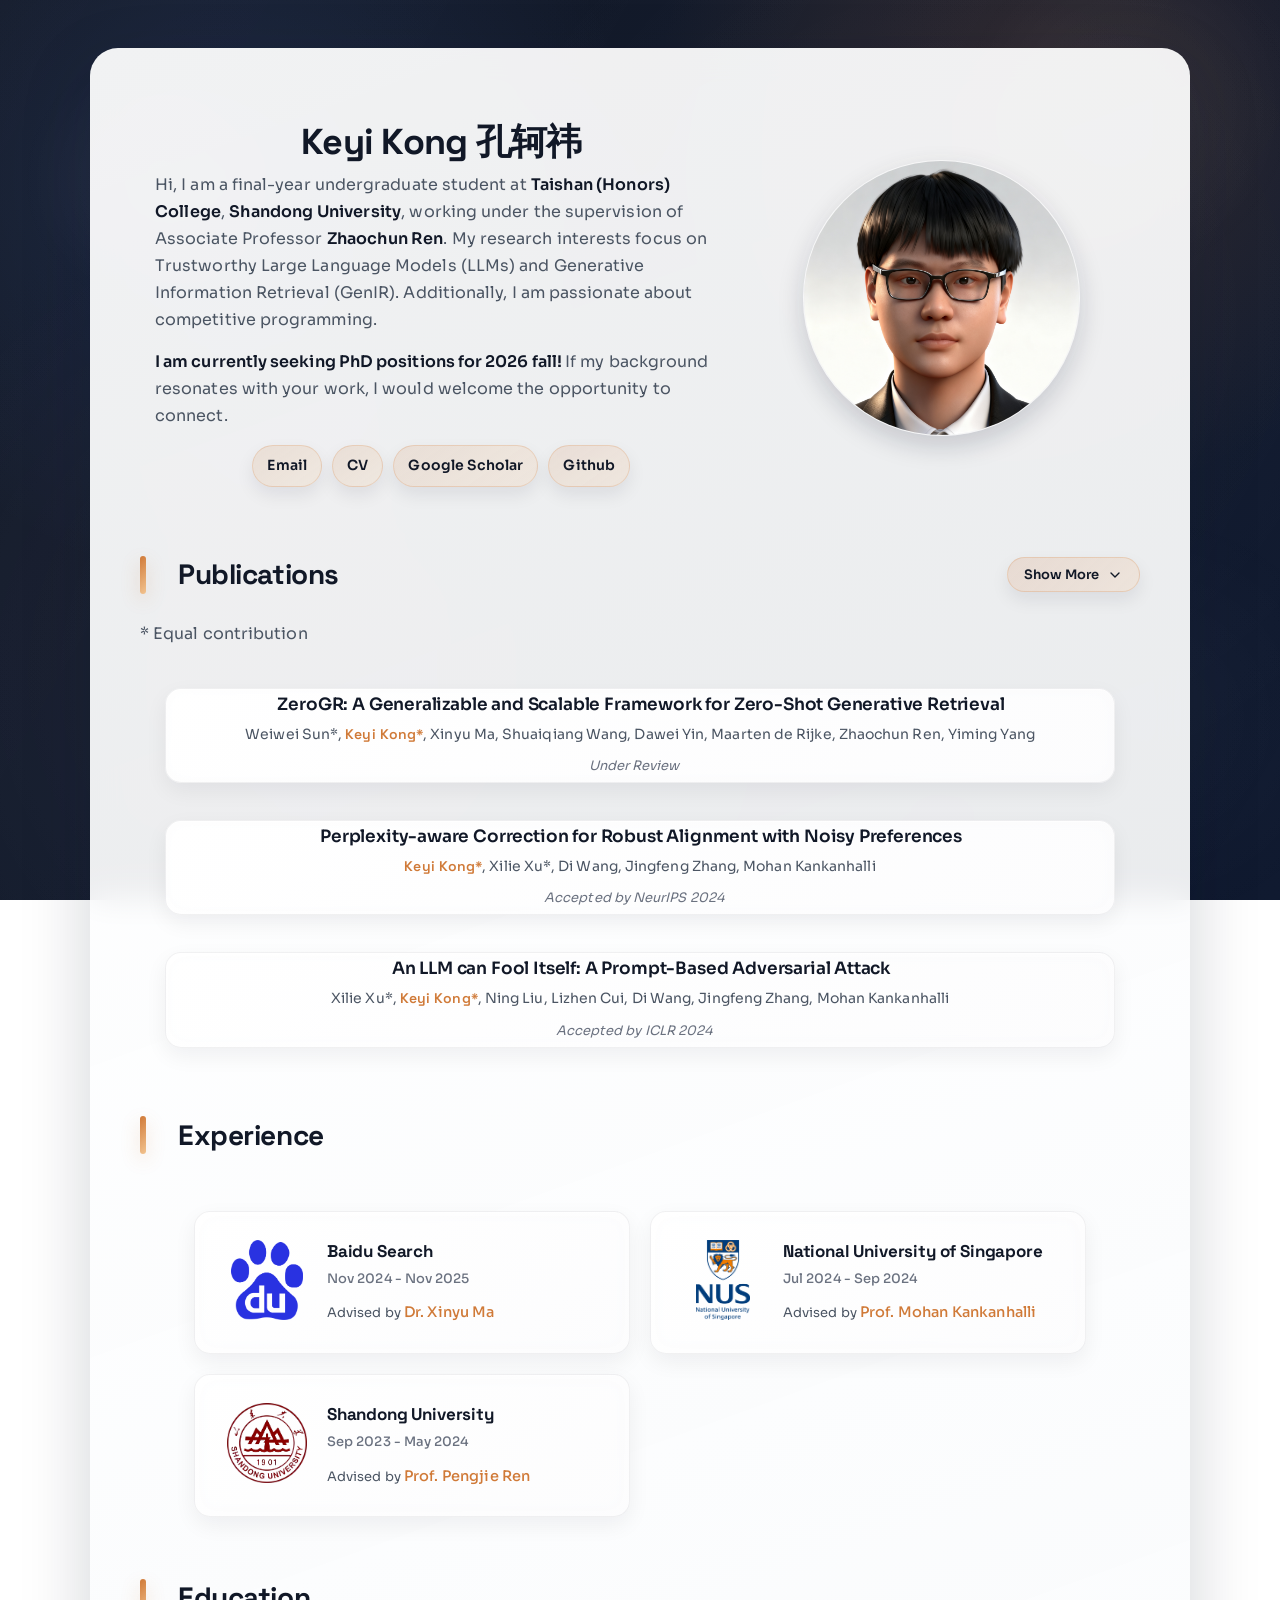
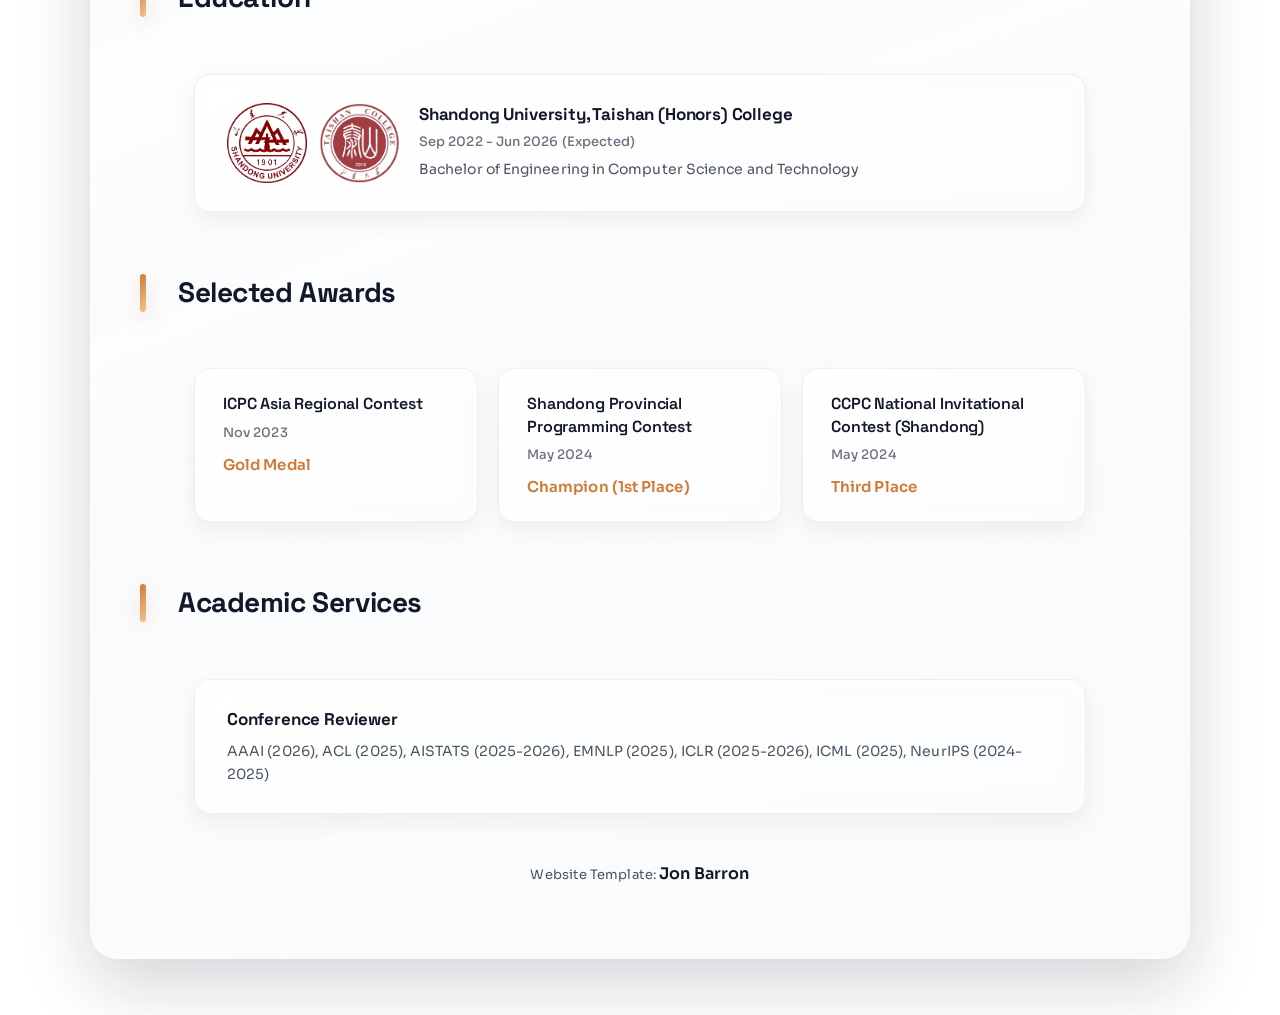
==== commit d0c0ac45: "Fix mobile responsive layout and improve abstract display - Fix paper card width to match other card" ====
--- a/index.html
+++ b/index.html
@@ -11,7 +11,7 @@
     <link rel="preconnect" href="https://fonts.googleapis.com">
     <link rel="preconnect" href="https://fonts.gstatic.com" crossorigin>
     <link href="https://fonts.googleapis.com/css2?family=Space+Grotesk:wght@400;500;600;700&family=Sora:wght@400;500;600&display=swap" rel="stylesheet">
-    <link rel="stylesheet" type="text/css" href="stylesheet.css">
+    <link rel="stylesheet" type="text/css" href="stylesheet.css?v=8">
 
     <script>
       let isAIImage = true;
--- a/stylesheet.css
+++ b/stylesheet.css
@@ -368,13 +368,15 @@
     color: var(--muted);
     margin-top: 0;
     padding-top: 0;
-    line-height: 1.6;
+    line-height: 1.7;
     border-top: 1px dashed transparent;
     text-align: left;
+    font-family: Georgia, 'Times New Roman', serif;
+    font-size: 15px;
 }
 
 .abstract.open {
-    max-height: 500px;
+    max-height: none;
     opacity: 1;
     margin-top: 12px;
     padding-top: 12px;
@@ -490,11 +492,13 @@
 
     /* Paper cards mobile optimization */
     .paper-card {
-        max-width: 100%;
-        width: 100%;
-        margin: 0 14px 18px 14px;
-        padding: 28px;
+        display: block !important;
+        max-width: 940px !important;
+        width: calc(100% - 28px) !important;
+        margin: 0 auto 18px auto !important;
+        padding: 28px !important;
         border-radius: 14px;
+        box-sizing: border-box !important;
     }
 
     .papertitle {
@@ -529,17 +533,17 @@
 
     /* Experience cards mobile */
     .experience-container {
-        grid-template-columns: 1fr;
-        width: 100%;
-        margin: 0 14px 24px;
+        grid-template-columns: 1fr !important;
+        width: calc(100% - 28px) !important;
+        margin: 0 auto 24px;
         gap: 16px;
     }
 
     /* Awards cards mobile */
     .awards-container {
-        grid-template-columns: 1fr;
-        width: 100%;
-        margin: 0 14px 24px;
+        grid-template-columns: 1fr !important;
+        width: calc(100% - 28px) !important;
+        margin: 0 auto 24px;
         gap: 16px;
     }
 
@@ -580,14 +584,14 @@
     }
 
     .experience-role {
-        font-size: 12px;
+        font-size: 13px;
     }
 
     /* Education cards mobile */
     .education-container {
-        grid-template-columns: 1fr;
-        width: 100%;
-        margin: 0 14px 24px;
+        grid-template-columns: 1fr !important;
+        width: calc(100% - 28px) !important;
+        margin: 0 auto 24px;
         gap: 16px;
     }
 
@@ -598,7 +602,9 @@
     }
 
     .education-logos {
+        flex-direction: column !important;
         gap: 10px;
+        align-items: center;
     }
 
     .education-logo {
@@ -624,9 +630,9 @@
 
     /* Services cards mobile */
     .services-container {
-        grid-template-columns: 1fr;
-        width: 100%;
-        margin: 0 14px 24px;
+        grid-template-columns: 1fr !important;
+        width: calc(100% - 28px) !important;
+        margin: 0 auto 24px;
         gap: 16px;
     }
 
@@ -706,11 +712,13 @@
     }
 
     .paper-card {
-        max-width: 100%;
-        width: 100%;
-        margin: 0 8px 14px 8px;
-        padding: 24px;
+        display: block !important;
+        max-width: 940px !important;
+        width: calc(100% - 16px) !important;
+        margin: 0 auto 14px auto !important;
+        padding: 24px !important;
         border-radius: 12px;
+        box-sizing: border-box !important;
     }
 
     .papertitle {
@@ -746,13 +754,17 @@
 
     /* Experience cards extra small mobile */
     .experience-container {
-        margin: 0 8px 20px;
+        grid-template-columns: 1fr !important;
+        width: calc(100% - 16px) !important;
+        margin: 0 auto 20px;
         gap: 14px;
     }
 
     /* Awards cards extra small mobile */
     .awards-container {
-        margin: 0 8px 20px;
+        grid-template-columns: 1fr !important;
+        width: calc(100% - 16px) !important;
+        margin: 0 auto 20px;
         gap: 14px;
     }
 
@@ -793,12 +805,14 @@
     }
 
     .experience-role {
-        font-size: 11px;
+        font-size: 12px;
     }
 
     /* Education cards extra small mobile */
     .education-container {
-        margin: 0 8px 20px;
+        grid-template-columns: 1fr !important;
+        width: calc(100% - 16px) !important;
+        margin: 0 auto 20px;
         gap: 14px;
     }
 
@@ -809,7 +823,9 @@
     }
 
     .education-logos {
+        flex-direction: column !important;
         gap: 8px;
+        align-items: center;
     }
 
     .education-logo {
@@ -835,7 +851,9 @@
 
     /* Services cards extra small mobile */
     .services-container {
-        margin: 0 8px 20px;
+        grid-template-columns: 1fr !important;
+        width: calc(100% - 16px) !important;
+        margin: 0 auto 20px;
         gap: 14px;
     }
 
@@ -928,7 +946,7 @@
 }
 
 .experience-role {
-    font-size: 12px;
+    font-size: 13px;
     font-weight: 400;
     color: var(--muted);
     line-height: 1.5;
@@ -936,6 +954,7 @@
 }
 
 .experience-role a {
+    font-size: 1.12em;
     color: var(--accent);
     font-weight: 500;
     text-decoration: none;
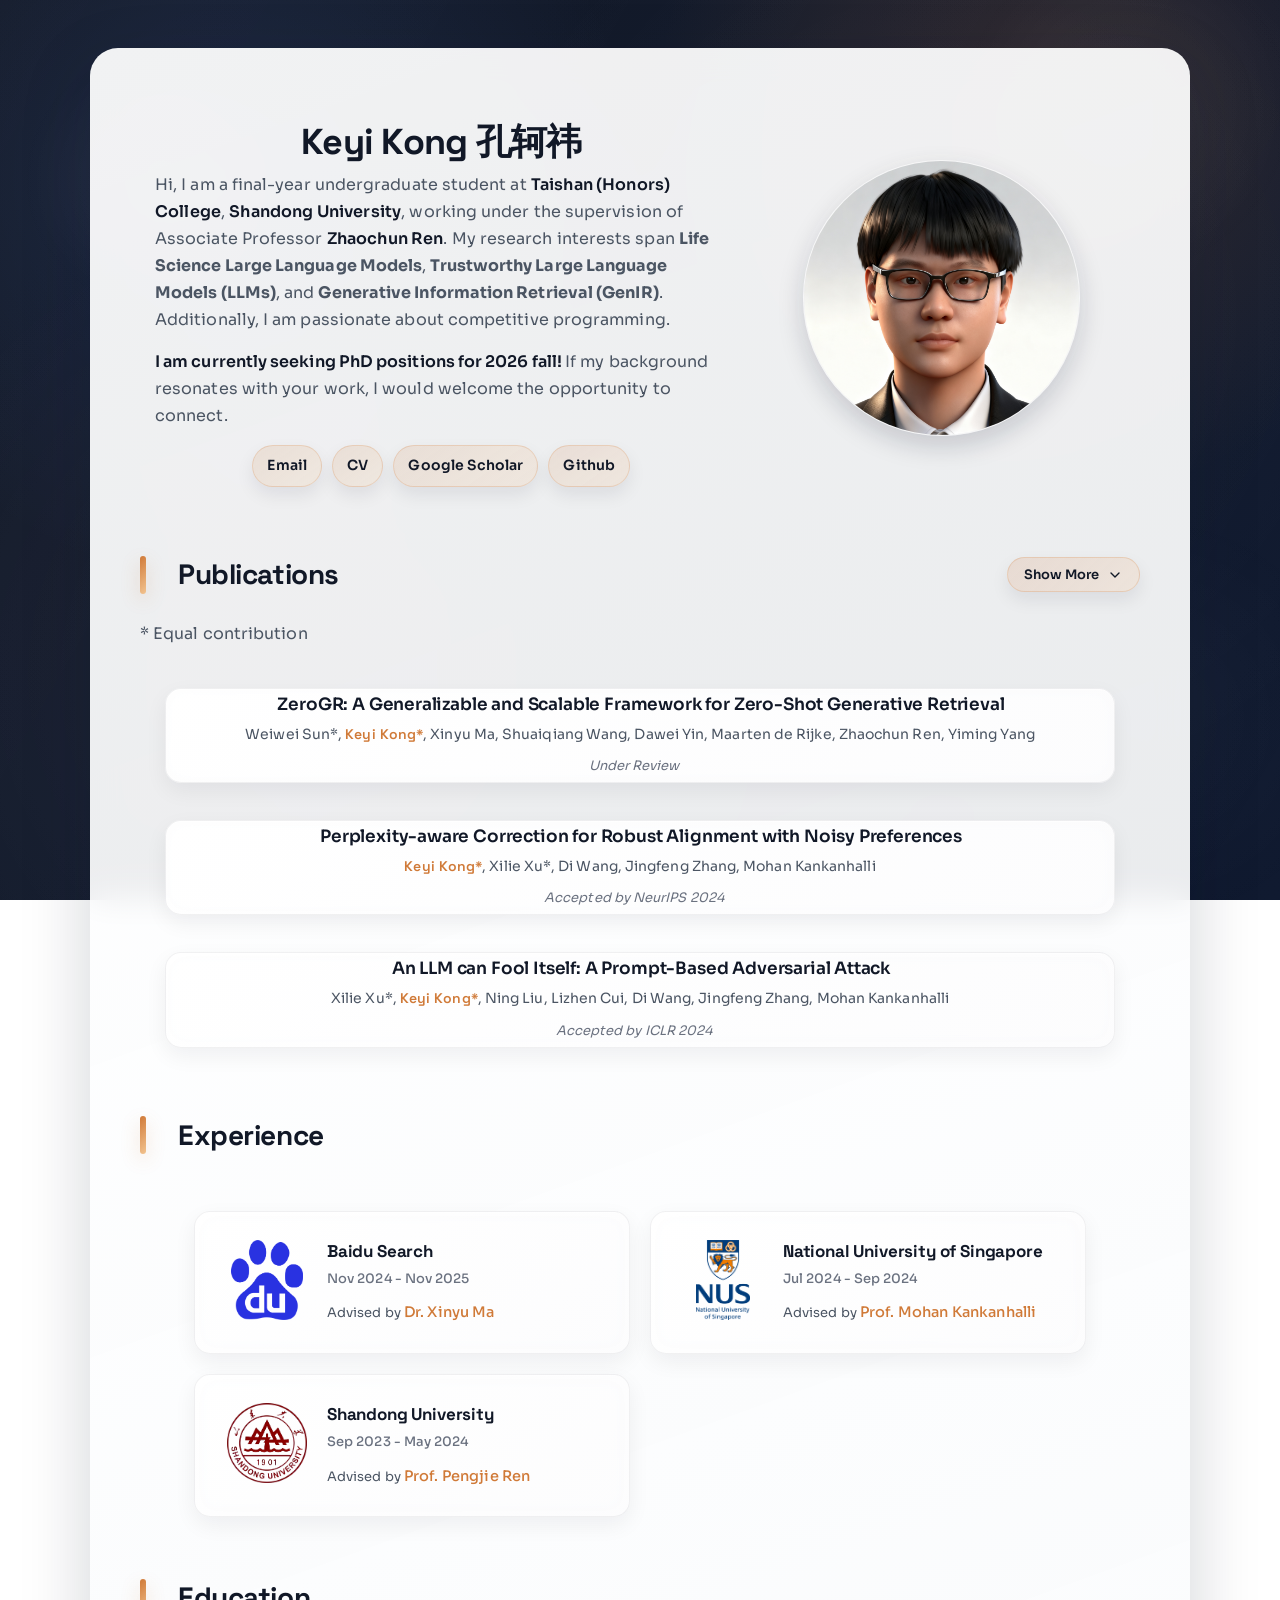
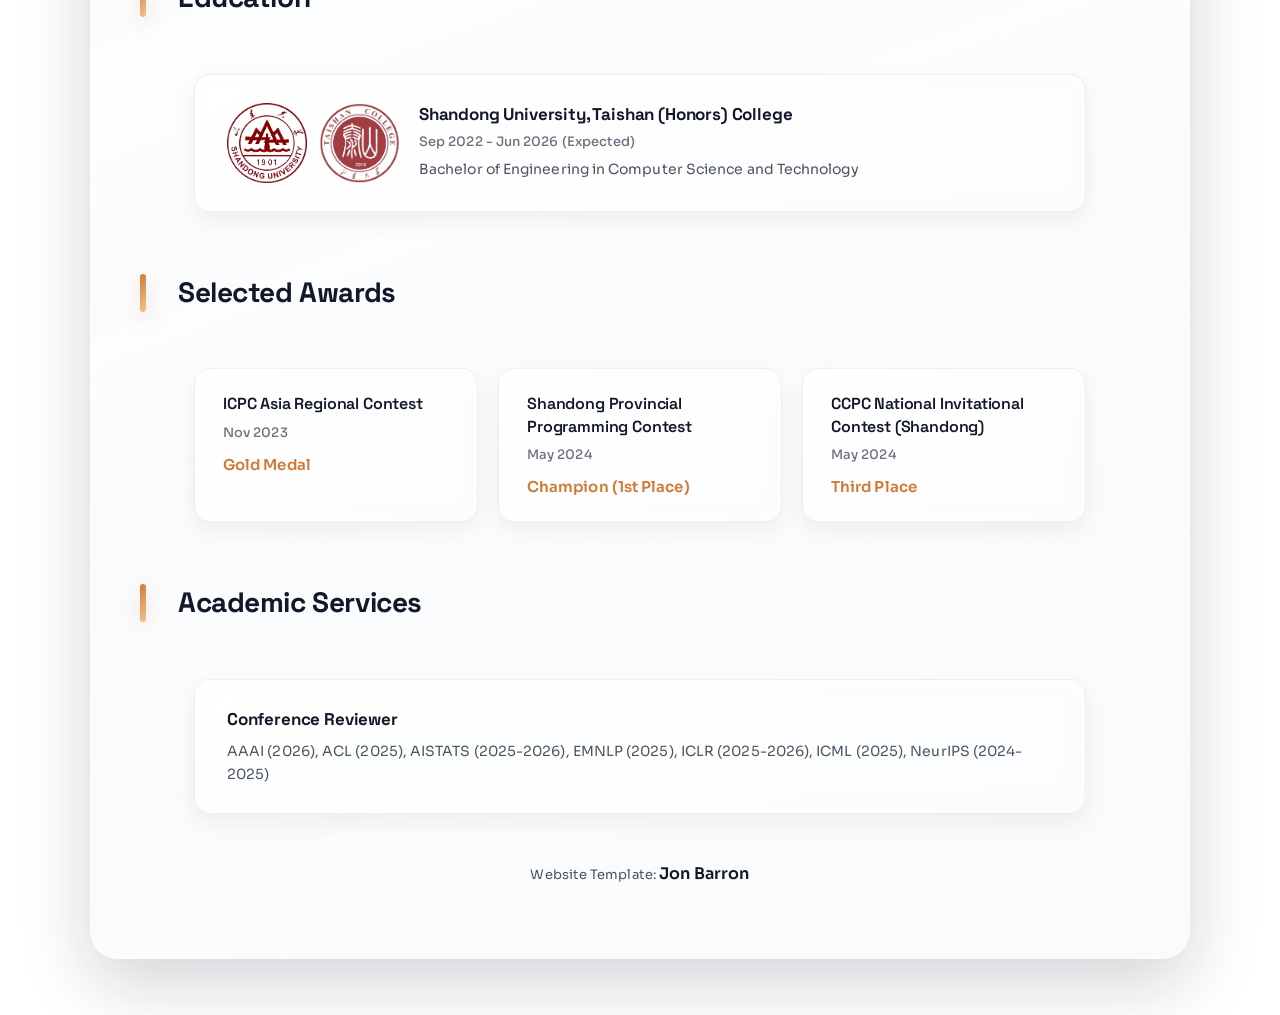
==== commit f42c593d: "update gpro" ====
--- a/index.html
+++ b/index.html
@@ -95,7 +95,7 @@
                   Keyi Kong 孔轲祎
                 </p>
                 <p>
-                    Hi, I am a final-year undergraduate student at <a href="https://www.tsxt.sdu.edu.cn/">Taishan (Honors) College</a>, <a href="https://www.sdu.edu.cn/">Shandong University</a>, working under the supervision of Associate Professor <a href="https://renzhaochun.github.io/">Zhaochun Ren</a>. My research interests focus on Trustworthy Large Language Models (LLMs) and Generative Information Retrieval (GenIR). Additionally, I am passionate about competitive programming.
+                    Hi, I am a final-year undergraduate student at <a href="https://www.tsxt.sdu.edu.cn/">Taishan (Honors) College</a>, <a href="https://www.sdu.edu.cn/">Shandong University</a>, working under the supervision of Associate Professor <a href="https://renzhaochun.github.io/">Zhaochun Ren</a>. My research interests span <b>Life Science Large Language Models</b>, <b>Trustworthy Large Language Models (LLMs)</b>, and <b>Generative Information Retrieval (GenIR)</b>. Additionally, I am passionate about competitive programming.
                 </p>
                 <p>
                 <span style="color: #d07a38;"><strong>I am currently seeking PhD positions for 2026 fall! </strong></span> If my background resonates with your work, I would welcome the opportunity to connect.
@@ -199,6 +199,21 @@
           </tr>
 
           <tr>
+            <td style="padding:4px;width:100%;vertical-align:middle" class="paper-card" onclick="toggleCardAbstract(event, 'abs-gpro')">
+              <a href="https://arxiv.org/abs/2601.04442" class="papertitle">Addressing Overthinking in Large Vision-Language Models via Gated Perception-Reasoning Optimization</a>
+              <div class="author"> Xingjian Diao, Zheyuan Liu, Chunhui Zhang, Weiyi Wu, <span class="my-name">Keyi Kong</span>, Lin Shi, Kaize Ding, Soroush Vosoughi, Jiang Gui
+              </div>
+              <div class="paper-actions">
+                <em>Under Review</em>
+              </div>
+              <div class="paper-thumbnail">
+                <img src="assets/gpro-thumbnail.png" alt="AI Search Paradigm" class="thumbnail-img">
+              </div>
+              <div class="abstract" id="abs-gpro">Large Vision-Language Models (LVLMs) have exhibited strong reasoning capabilities through chain-of-thought mechanisms that generate step-by-step rationales. However, such slow-thinking approaches often lead to overthinking, where models produce excessively verbose responses even for simple queries, resulting in test-time inefficiency and even degraded accuracy. Prior work has attempted to mitigate this issue via adaptive reasoning strategies, but these methods largely overlook a fundamental bottleneck: visual perception failures. We argue that stable reasoning critically depends on low-level visual grounding, and that reasoning errors often originate from imperfect perception rather than insufficient deliberation. To address this limitation, we propose Gated Perception-Reasoning Optimization (GPRO), a meta-reasoning controller that dynamically routes computation among three decision paths at each generation step: a lightweight fast path, a slow perception path for re-examining visual inputs, and a slow reasoning path for internal self-reflection. To learn this distinction, we derive large-scale failure attribution supervision from approximately 790k samples, using teacher models to distinguish perceptual hallucinations from reasoning errors. We then train the controller with multi-objective reinforcement learning to optimize the trade-off between task accuracy and computational cost under uncertainty. Experiments on five benchmarks demonstrate that GPRO substantially improves both accuracy and efficiency, outperforming recent slow-thinking methods while generating significantly shorter responses.</div>
+            </td>
+          </tr>
+
+          <tr>
             <td style="padding:4px;width:100%;vertical-align:middle" class="paper-card" onclick="toggleCardAbstract(event, 'abs-soundmind')">
               <a href="https://arxiv.org/abs/2506.12935" class="papertitle">SoundMind: RL-Incentivized Logic Reasoning for Audio-Language Models</a>
               <div class="author"> Xingjian Diao, Chunhui Zhang, <span class="my-name">Keyi Kong</span>, Weiyi Wu, Chiyu Ma, Zhongyu Ouyang, Peijun Qing, Soroush Vosoughi, Jiang Gui
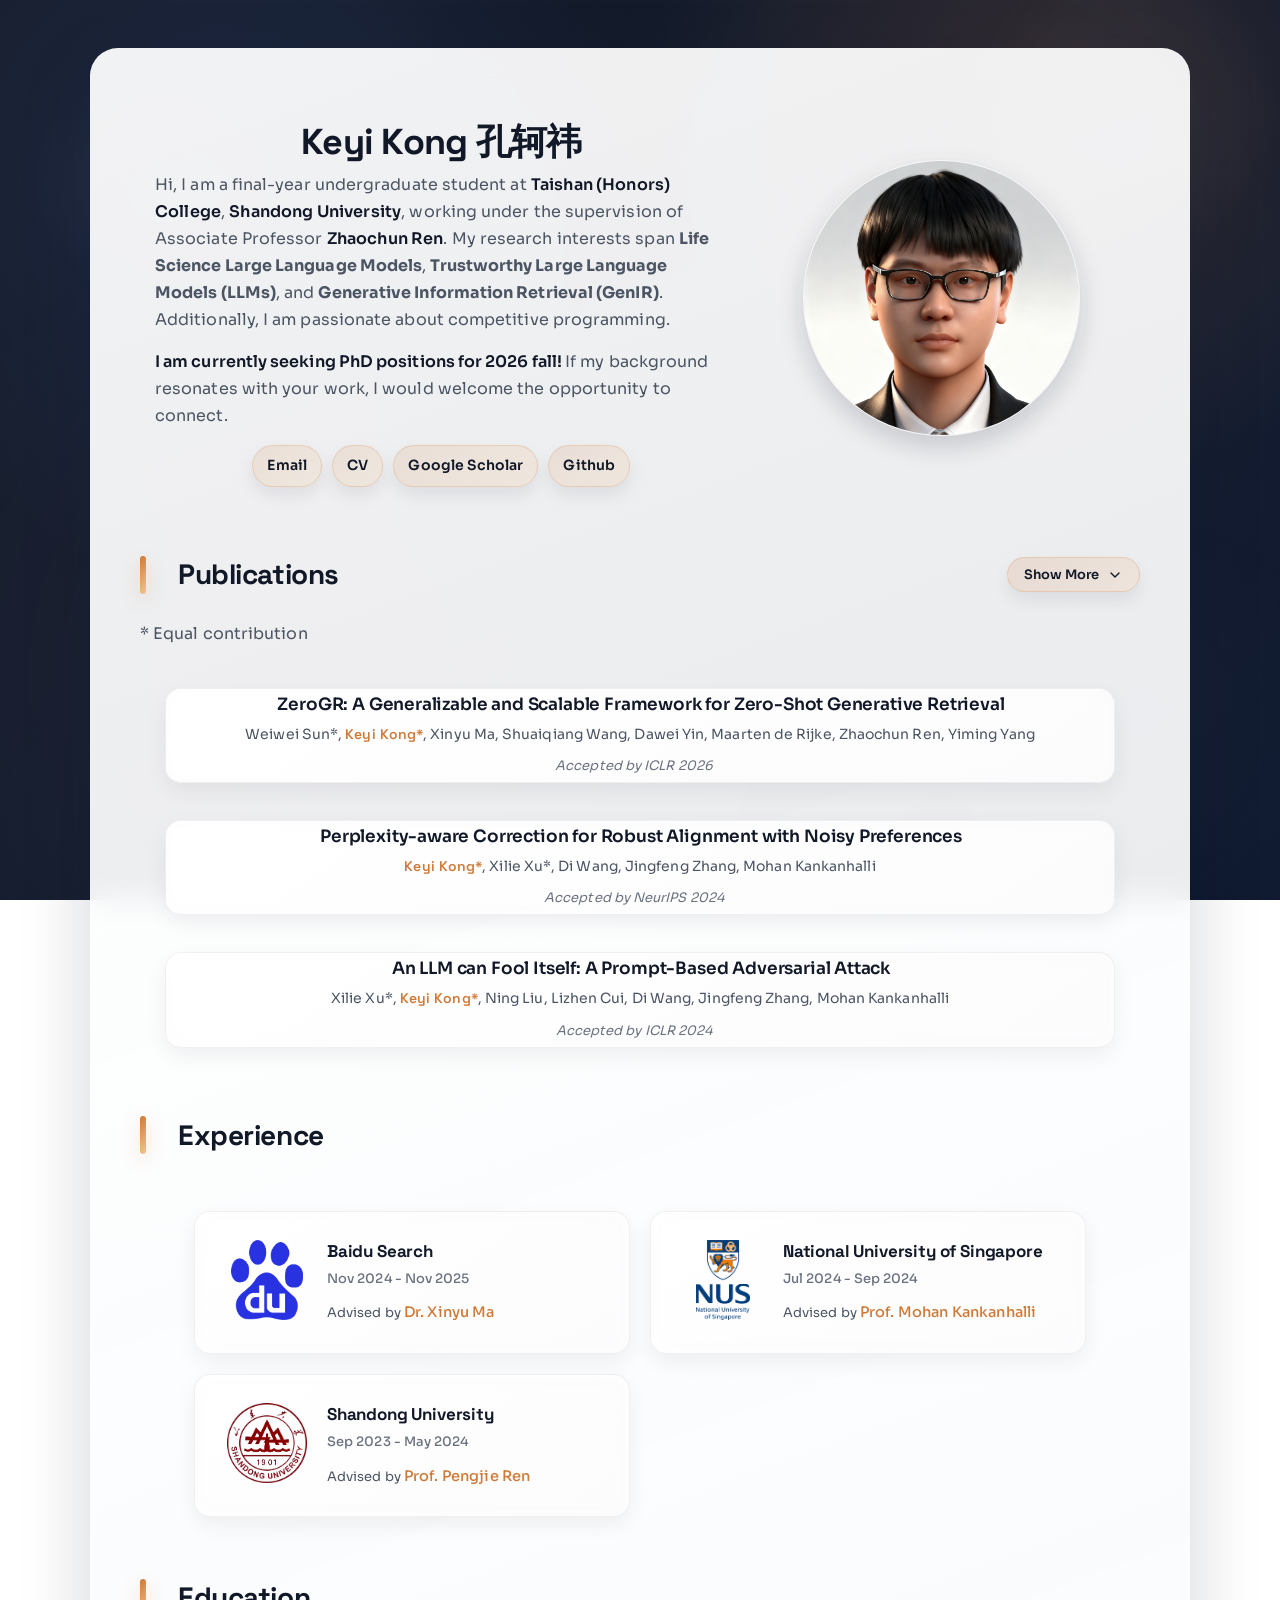
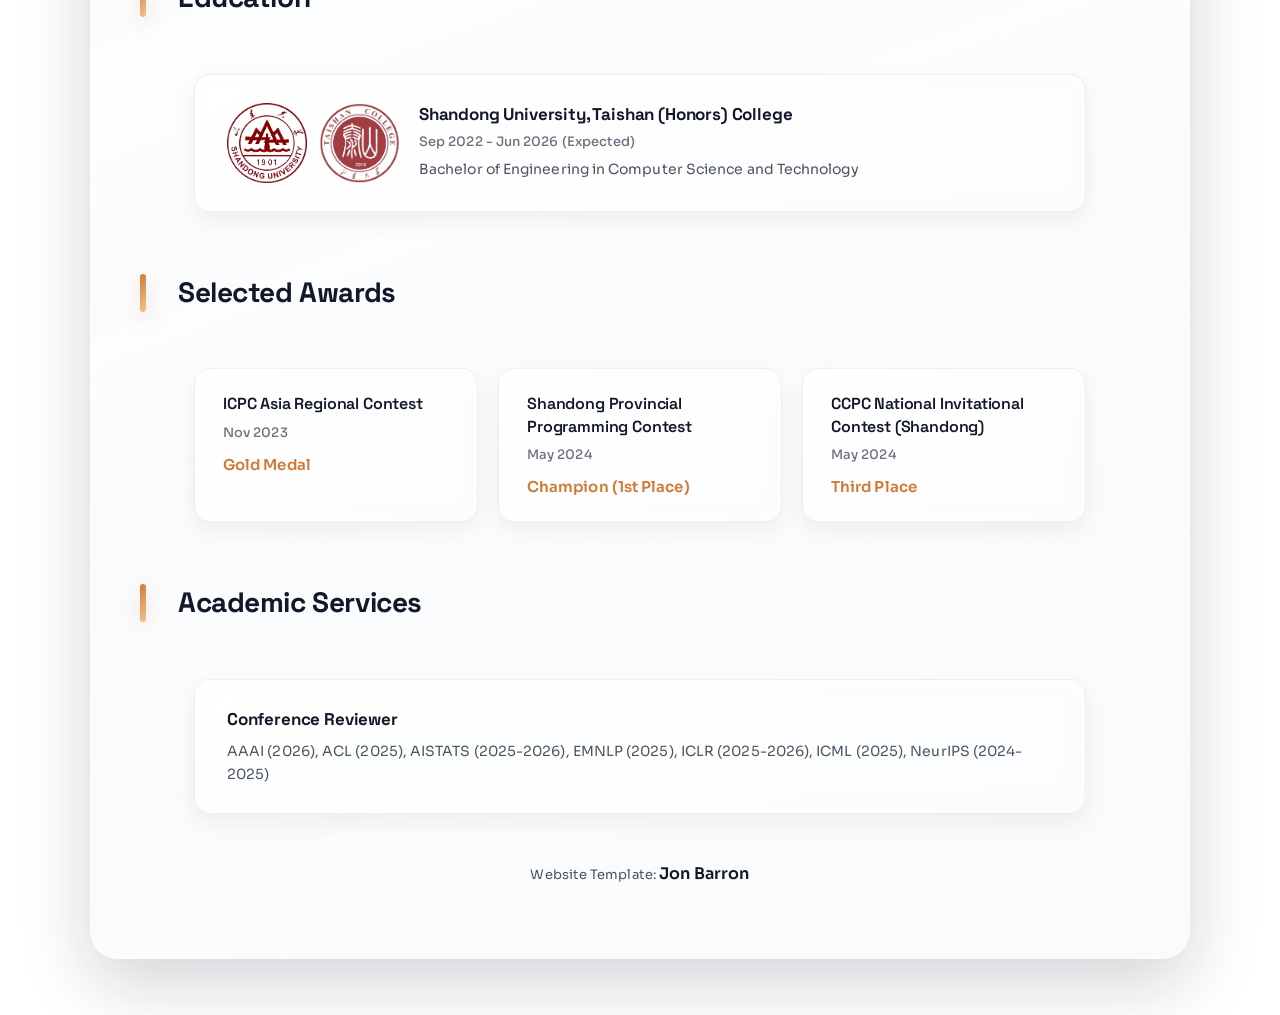
==== commit 7ecd076b: "Update ZeroGR status from 'Under Review' to 'Accepted'" ====
--- a/index.html
+++ b/index.html
@@ -139,7 +139,7 @@
               <div class="author"> Weiwei Sun*, <span class="my-name">Keyi Kong*</span>, Xinyu Ma, Shuaiqiang Wang, Dawei Yin, Maarten de Rijke, Zhaochun Ren, Yiming Yang
               </div>
               <div class="paper-actions">
-                <em>Under Review</em>
+                <em>Accepted by ICLR 2026</em>
               </div>
               <div class="paper-thumbnail">
                 <img src="assets/zerogr-thumbnail.png" alt="ZeroGR Framework" class="thumbnail-img">
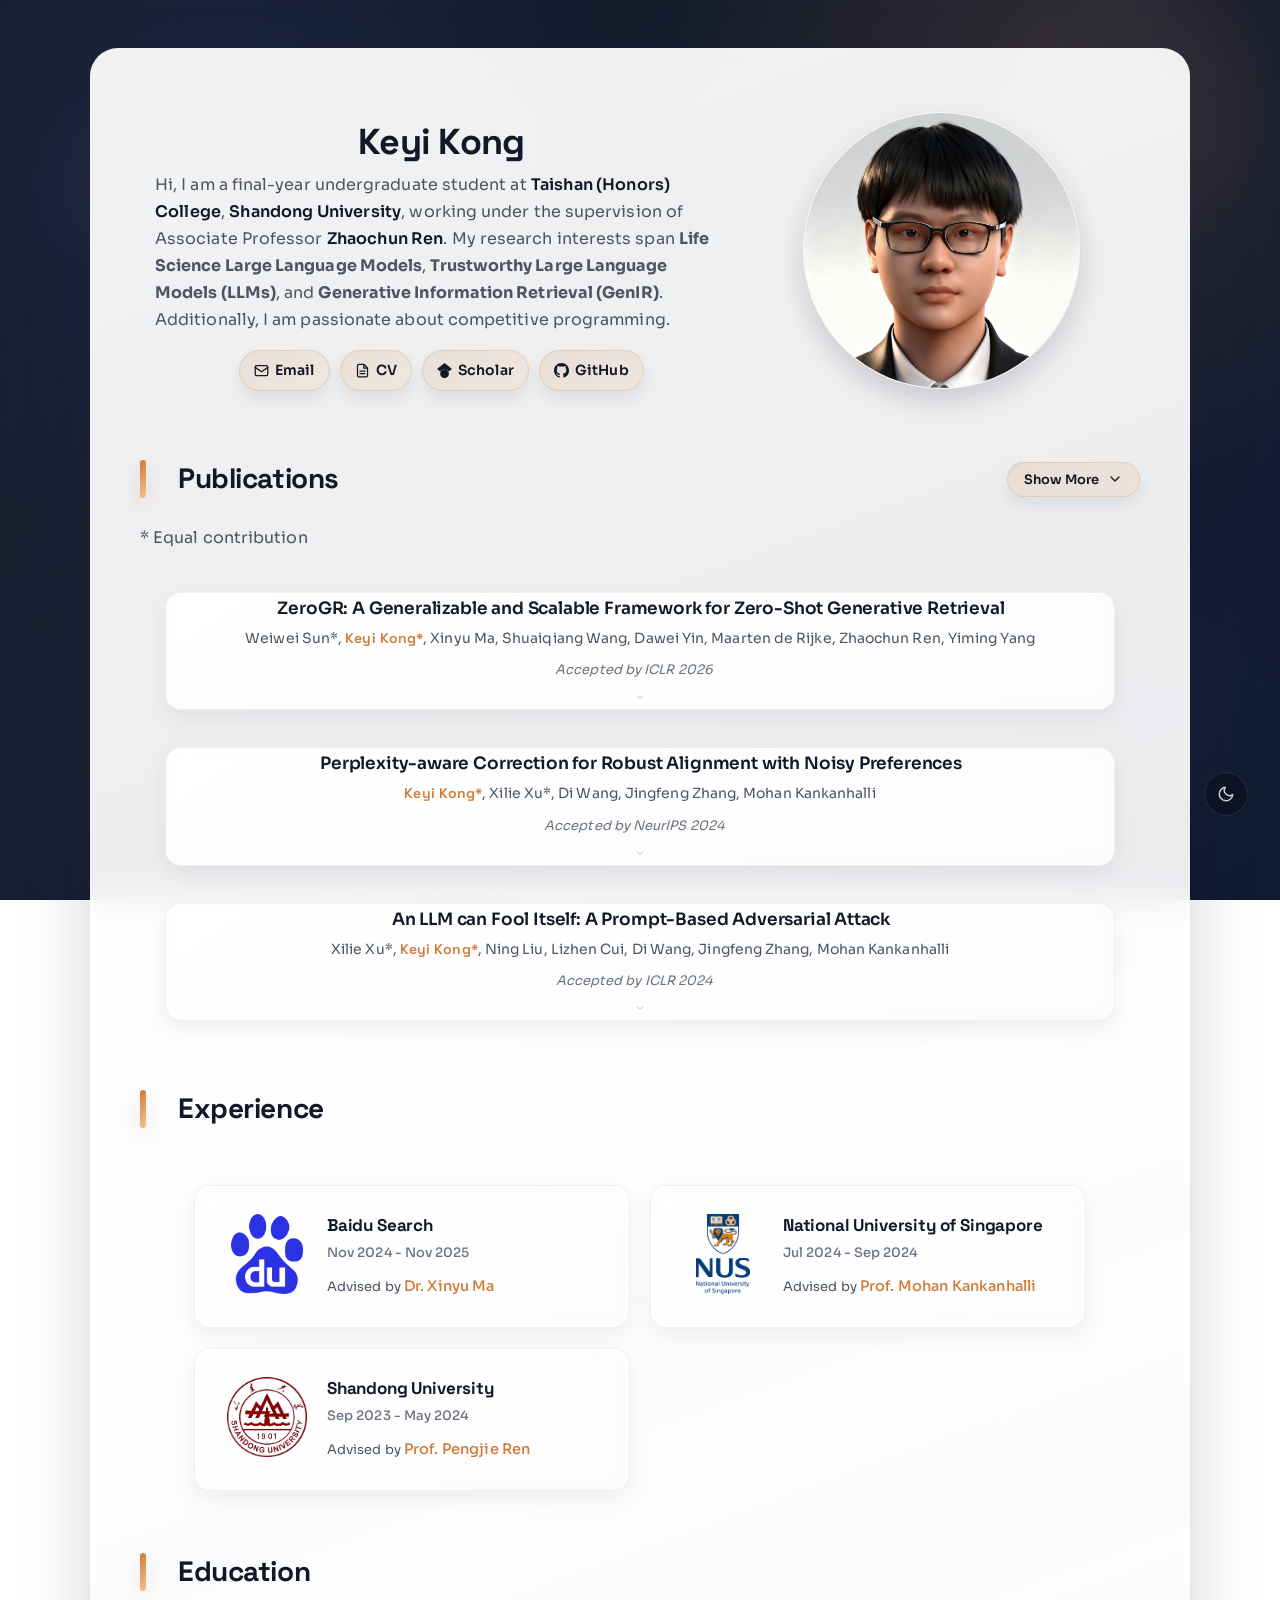
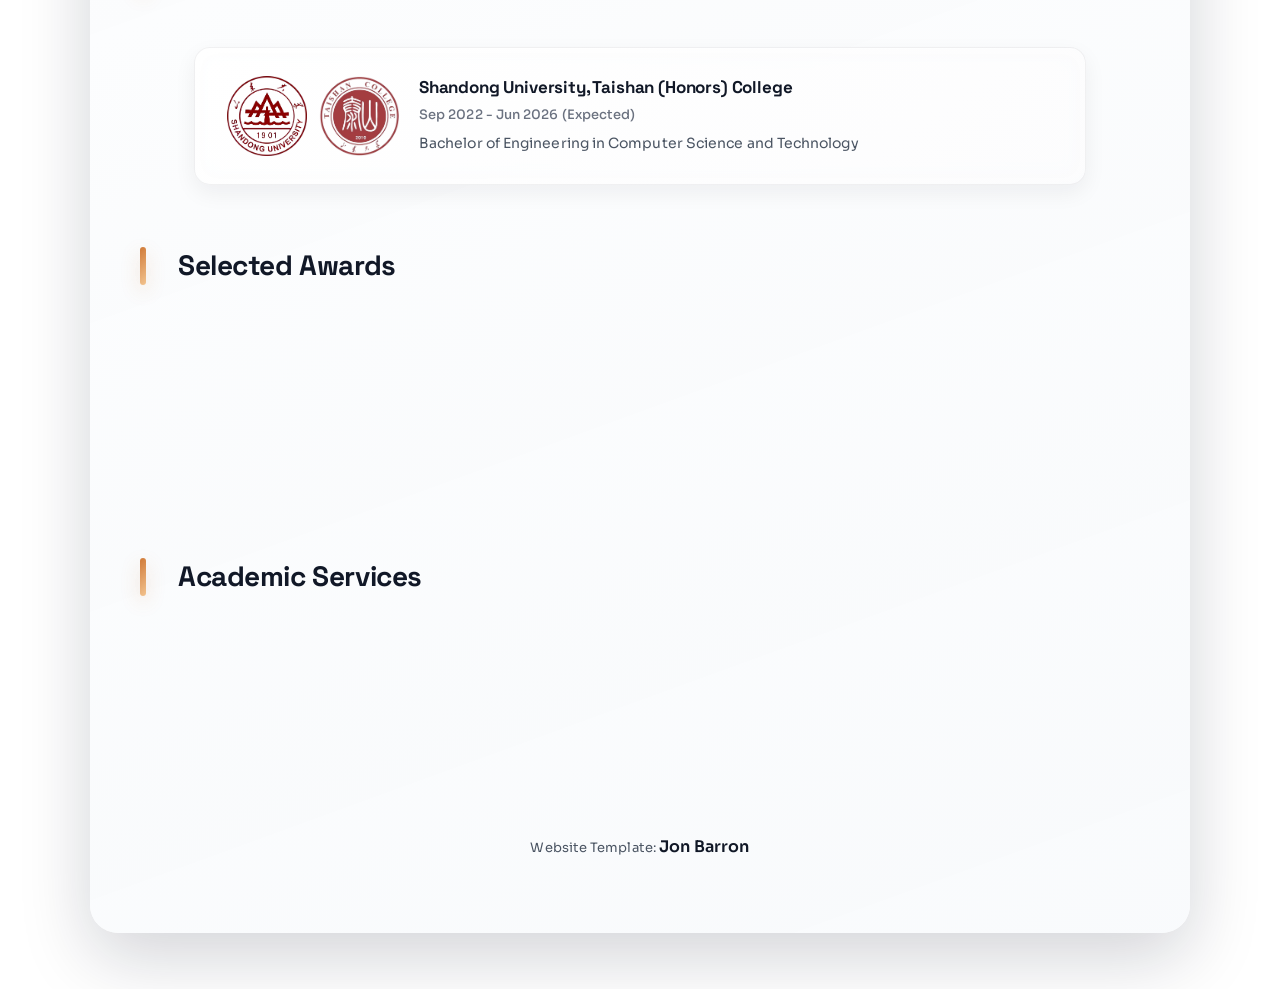
==== commit 4989ae41: "Redesign site with dark mode, improved layout, and webp assets - Add dark/light theme toggle (fixed " ====
--- a/index.html
+++ b/index.html
@@ -7,13 +7,21 @@
 
     <meta name="author" content="Keyi Kong">
     <meta name="viewport" content="width=device-width, initial-scale=1">
-    <!-- Favicon removed as requested -->
     <link rel="preconnect" href="https://fonts.googleapis.com">
     <link rel="preconnect" href="https://fonts.gstatic.com" crossorigin>
     <link href="https://fonts.googleapis.com/css2?family=Space+Grotesk:wght@400;500;600;700&family=Sora:wght@400;500;600&display=swap" rel="stylesheet">
-    <link rel="stylesheet" type="text/css" href="stylesheet.css?v=8">
+    <link rel="stylesheet" type="text/css" href="stylesheet.css?v=9">
 
     <script>
+      // ======== Theme (run immediately to prevent flash) ========
+      (function() {
+        var saved = localStorage.getItem('theme');
+        var prefersDark = window.matchMedia('(prefers-color-scheme: dark)').matches;
+        var theme = saved || (prefersDark ? 'dark' : 'light');
+        document.documentElement.setAttribute('data-theme', theme);
+      })();
+
+      // ======== Profile Image Flip ========
       let isAIImage = true;
 
       function flipImage() {
@@ -28,35 +36,67 @@
           }
           isAIImage = !isAIImage;
           img.style.transform = 'rotateY(0deg)';
-          img.loading = 'lazy';
-        }, 150);
+        }, 300);
       }
 
-
-      // Toggle publications function
+      // ======== Toggle Publications (smooth) ========
       function togglePublications() {
         const extraPublications = document.getElementById('extraPublications');
         const toggleBtn = document.getElementById('togglePublications');
         const toggleText = toggleBtn.querySelector('.toggle-text');
         const toggleIcon = toggleBtn.querySelector('.toggle-icon');
-
-        if (extraPublications.style.display === 'none' || extraPublications.style.display === '') {
-          extraPublications.style.display = 'block';
+        const isExpanded = extraPublications.classList.contains('expanded');
+
+        if (!isExpanded) {
+          extraPublications.classList.add('expanded');
           toggleText.textContent = 'Show Less';
           toggleIcon.style.transform = 'rotate(180deg)';
+          toggleBtn.setAttribute('aria-expanded', 'true');
         } else {
-          extraPublications.style.display = 'none';
+          extraPublications.classList.remove('expanded');
           toggleText.textContent = 'Show More';
           toggleIcon.style.transform = 'rotate(0deg)';
+          toggleBtn.setAttribute('aria-expanded', 'false');
+          document.getElementById('publications').scrollIntoView({ behavior: 'smooth', block: 'start' });
         }
       }
 
+      // ======== Abstract Toggle (accordion) ========
       function toggleAbstract(id) {
         const panel = document.getElementById(id);
         if (!panel) return;
+        const isOpening = !panel.classList.contains('open');
+
+        // Accordion: close other abstracts
+        if (isOpening) {
+          document.querySelectorAll('.abstract.open').forEach(other => {
+            if (other.id !== id) {
+              other.classList.remove('open');
+              const otherThumb = other.previousElementSibling;
+              if (otherThumb && otherThumb.classList.contains('paper-thumbnail')) {
+                otherThumb.classList.remove('open');
+              }
+              const otherCard = other.closest('.paper-card');
+              if (otherCard) {
+                otherCard.setAttribute('aria-expanded', 'false');
+                const otherHint = otherCard.querySelector('.expand-hint');
+                if (otherHint) otherHint.classList.remove('expanded');
+              }
+            }
+          });
+        }
+
         panel.classList.toggle('open');
 
-        // Toggle thumbnail visibility
+        // Update aria-expanded
+        const card = panel.closest('.paper-card');
+        if (card) {
+          card.setAttribute('aria-expanded', panel.classList.contains('open'));
+          const hint = card.querySelector('.expand-hint');
+          if (hint) hint.classList.toggle('expanded', panel.classList.contains('open'));
+        }
+
+        // Toggle thumbnail
         const thumbnail = panel.previousElementSibling;
         if (thumbnail && thumbnail.classList.contains('paper-thumbnail')) {
           thumbnail.classList.toggle('open');
@@ -68,43 +108,102 @@
         toggleAbstract(id);
       }
 
+      // ======== DOMContentLoaded ========
       document.addEventListener('DOMContentLoaded', () => {
-        const observer = new IntersectionObserver((entries) => {
+        // Scroll reveal for all card types
+        const revealObserver = new IntersectionObserver((entries) => {
           entries.forEach((entry) => {
             if (entry.isIntersecting) {
               entry.target.classList.add('in-view');
-              observer.unobserve(entry.target);
+              revealObserver.unobserve(entry.target);
             }
           });
         }, { threshold: 0.12 });
 
-        document.querySelectorAll('.paper-card').forEach((el) => observer.observe(el));
+        document.querySelectorAll('.paper-card, .reveal-card').forEach((el) => revealObserver.observe(el));
+
+        // ---- Back to top scroll handler ----
+        const backToTop = document.getElementById('backToTop');
+        let ticking = false;
+
+        window.addEventListener('scroll', () => {
+          if (!ticking) {
+            requestAnimationFrame(() => {
+              if (backToTop) {
+                backToTop.classList.toggle('visible', window.scrollY > 500);
+              }
+              ticking = false;
+            });
+            ticking = true;
+          }
+        }, { passive: true });
+
+        // ---- Theme toggle ----
+        const themeToggle = document.getElementById('themeToggle');
+        if (themeToggle) {
+          themeToggle.addEventListener('click', () => {
+            const current = document.documentElement.getAttribute('data-theme');
+            const next = current === 'dark' ? 'light' : 'dark';
+            document.documentElement.setAttribute('data-theme', next);
+            localStorage.setItem('theme', next);
+          });
+        }
+
+        // ---- Back to top click ----
+        if (backToTop) {
+          backToTop.addEventListener('click', () => {
+            window.scrollTo({ top: 0, behavior: 'smooth' });
+          });
+        }
       });
     </script>
 
   </head>
 
   <body>
+    <!-- Theme Toggle (fixed bottom-right) -->
+    <button id="themeToggle" class="theme-toggle" aria-label="Toggle dark mode" title="Toggle dark mode">
+      <svg class="icon-sun" width="18" height="18" viewBox="0 0 24 24" fill="none" stroke="currentColor" stroke-width="2" stroke-linecap="round" stroke-linejoin="round">
+        <circle cx="12" cy="12" r="5"/><line x1="12" y1="1" x2="12" y2="3"/><line x1="12" y1="21" x2="12" y2="23"/><line x1="4.22" y1="4.22" x2="5.64" y2="5.64"/><line x1="18.36" y1="18.36" x2="19.78" y2="19.78"/><line x1="1" y1="12" x2="3" y2="12"/><line x1="21" y1="12" x2="23" y2="12"/><line x1="4.22" y1="19.78" x2="5.64" y2="18.36"/><line x1="18.36" y1="5.64" x2="19.78" y2="4.22"/>
+      </svg>
+      <svg class="icon-moon" width="18" height="18" viewBox="0 0 24 24" fill="none" stroke="currentColor" stroke-width="2" stroke-linecap="round" stroke-linejoin="round">
+        <path d="M21 12.79A9 9 0 1 1 11.21 3 7 7 0 0 0 21 12.79z"/>
+      </svg>
+    </button>
+
     <table style="width:100%;max-width:1100px;border:0px;border-spacing:0px;border-collapse:separate;margin-right:auto;margin-left:auto;" class="main-container"><tbody>
       <tr style="padding:0px">
         <td style="padding:0px">
-          <table style="width:100%;border:0px;border-spacing:0px;border-collapse:separate;margin-right:auto;margin-left:auto;"><tbody>
+          <!-- Hero Section -->
+          <table class="hero-section" style="width:100%;border:0px;border-spacing:0px;border-collapse:separate;margin-right:auto;margin-left:auto;"><tbody>
             <tr style="padding:0px">
               <td style="padding:3% 1.5% 3% 3%;width:60%;vertical-align:middle">
                 <p class="name" style="text-align: center;">
-                  Keyi Kong 孔轲祎
+                  Keyi Kong
                 </p>
                 <p>
                     Hi, I am a final-year undergraduate student at <a href="https://www.tsxt.sdu.edu.cn/">Taishan (Honors) College</a>, <a href="https://www.sdu.edu.cn/">Shandong University</a>, working under the supervision of Associate Professor <a href="https://renzhaochun.github.io/">Zhaochun Ren</a>. My research interests span <b>Life Science Large Language Models</b>, <b>Trustworthy Large Language Models (LLMs)</b>, and <b>Generative Information Retrieval (GenIR)</b>. Additionally, I am passionate about competitive programming.
                 </p>
-                <p>
+                <!-- <p>
                 <span style="color: #d07a38;"><strong>I am currently seeking PhD positions for 2026 fall! </strong></span> If my background resonates with your work, I would welcome the opportunity to connect.
-                </p>
+                </p> -->
                 <p style="text-align:center" class="contact-links">
-                  <a href="mailto:luxinyayaya@foxmail.com">Email</a>
-                  <a href="assets/CV-keyi.pdf">CV</a>
-                  <a href="https://scholar.google.com/citations?&user=E_jCf7cAAAAJ">Google Scholar</a>
-                  <a href="https://github.com/luxinyayaya">Github</a>
+                  <a href="mailto:luxinyayaya@foxmail.com">
+                    <svg class="contact-icon" width="15" height="15" viewBox="0 0 24 24" fill="none" stroke="currentColor" stroke-width="2" stroke-linecap="round" stroke-linejoin="round"><rect x="2" y="4" width="20" height="16" rx="2"/><path d="M22 7l-10 7L2 7"/></svg>
+                    Email
+                  </a>
+                  <a href="assets/CV-keyi.pdf">
+                    <svg class="contact-icon" width="15" height="15" viewBox="0 0 24 24" fill="none" stroke="currentColor" stroke-width="2" stroke-linecap="round" stroke-linejoin="round"><path d="M14 2H6a2 2 0 0 0-2 2v16a2 2 0 0 0 2 2h12a2 2 0 0 0 2-2V8z"/><polyline points="14 2 14 8 20 8"/><line x1="16" y1="13" x2="8" y2="13"/><line x1="16" y1="17" x2="8" y2="17"/></svg>
+                    CV
+                  </a>
+                  <a href="https://scholar.google.com/citations?&user=E_jCf7cAAAAJ">
+                    <svg class="contact-icon" width="15" height="15" viewBox="0 0 24 24" fill="currentColor"><path d="M5.242 13.769L0 9.5 12 0l12 9.5-5.242 4.269C17.548 11.249 14.978 9.5 12 9.5c-2.977 0-5.548 1.748-6.758 4.269zM12 10a7 7 0 1 0 0 14 7 7 0 0 0 0-14z"/></svg>
+                    Scholar
+                  </a>
+                  <a href="https://github.com/luxinyayaya">
+                    <svg class="contact-icon" width="15" height="15" viewBox="0 0 24 24" fill="currentColor"><path d="M12 0C5.37 0 0 5.37 0 12c0 5.31 3.435 9.795 8.205 11.385.6.105.825-.255.825-.57 0-.285-.015-1.23-.015-2.235-3.015.555-3.795-.735-4.035-1.41-.135-.345-.72-1.41-1.23-1.695-.42-.225-1.02-.78-.015-.795.945-.015 1.62.87 1.845 1.23 1.08 1.815 2.805 1.305 3.495.99.105-.78.42-1.305.765-1.605-2.67-.3-5.46-1.335-5.46-5.925 0-1.305.465-2.385 1.23-3.225-.12-.3-.54-1.53.12-3.18 0 0 1.005-.315 3.3 1.23.96-.27 1.98-.405 3-.405s2.04.135 3 .405c2.295-1.56 3.3-1.23 3.3-1.23.66 1.65.24 2.88.12 3.18.765.84 1.23 1.905 1.23 3.225 0 4.605-2.805 5.625-5.475 5.925.435.375.81 1.095.81 2.22 0 1.605-.015 2.895-.015 3.3 0 .315.225.69.825.57A12.02 12.02 0 0 0 24 12c0-6.63-5.37-12-12-12z"/></svg>
+                    GitHub
+                  </a>
                 </p>
               </td>
               <td style="padding:3% 3% 3% 1.5%;width:40%;max-width:40%;text-align:center;">
@@ -119,7 +218,7 @@
               <td style="padding:16px;width:100%;vertical-align:middle">
                 <div style="display: flex; justify-content: space-between; align-items: center; margin-bottom: 10px;">
                   <h2 id="publications" style="margin: 0;">Publications</h2>
-                  <button id="togglePublications" class="toggle-btn" onclick="togglePublications()">
+                  <button id="togglePublications" class="toggle-btn" onclick="togglePublications()" aria-expanded="false">
                     <span class="toggle-text">Show More</span>
                     <svg class="toggle-icon" width="16" height="16" viewBox="0 0 24 24" fill="none" xmlns="http://www.w3.org/2000/svg">
                       <path d="M6 9L12 15L18 9" stroke="currentColor" stroke-width="2" stroke-linecap="round" stroke-linejoin="round"/>
@@ -132,49 +231,54 @@
           </tbody></table>
           <table style="width:100%;border:0px;border-spacing:0px 15px;border-collapse:separate;margin-right:auto;margin-left:auto;"><tbody>
 
-          <!-- Publication Item 1 -->
-          <tr>
-            <td style="padding:4px;width:100%;vertical-align:middle" class="paper-card" onclick="toggleCardAbstract(event, 'abs-zerogr')">
+          <!-- Publication 1: ZeroGR -->
+          <tr>
+            <td style="padding:4px;width:100%;vertical-align:middle" class="paper-card" role="button" tabindex="0" aria-expanded="false" onclick="toggleCardAbstract(event, 'abs-zerogr')" onkeydown="if(event.key==='Enter'||event.key===' '){event.preventDefault();toggleCardAbstract(event, 'abs-zerogr')}">
               <a href="https://arxiv.org/pdf/2510.10419" class="papertitle">ZeroGR: A Generalizable and Scalable Framework for Zero-Shot Generative Retrieval</a>
               <div class="author"> Weiwei Sun*, <span class="my-name">Keyi Kong*</span>, Xinyu Ma, Shuaiqiang Wang, Dawei Yin, Maarten de Rijke, Zhaochun Ren, Yiming Yang
               </div>
               <div class="paper-actions">
                 <em>Accepted by ICLR 2026</em>
               </div>
-              <div class="paper-thumbnail">
-                <img src="assets/zerogr-thumbnail.png" alt="ZeroGR Framework" class="thumbnail-img">
+              <div class="expand-hint"><svg width="12" height="12" viewBox="0 0 24 24" fill="none" stroke="currentColor" stroke-width="2"><path d="M6 9l6 6 6-6"/></svg></div>
+              <div class="paper-thumbnail">
+                <img src="assets/zerogr-thumbnail.webp" alt="ZeroGR Framework" class="thumbnail-img" width="2248" height="656" loading="lazy">
               </div>
               <div class="abstract" id="abs-zerogr">Generative retrieval (GR) reformulates information retrieval (IR) by framing it as the generation of document identifiers (docids), thereby enabling an end-to-end optimization and seamless integration with generative language models (LMs). Despite notable progress under supervised training, GR still struggles to generalize to zero-shot IR scenarios, which are prevalent in real-world applications. To tackle this challenge, we propose ZeroGR, a zero-shot generative retrieval framework that leverages natural language instructions to extend GR across a wide range of IR tasks. Specifically, ZeroGR is composed of three key components: (i) an LM-based docid generator that unifies heterogeneous documents (e.g., text, tables, code) into semantically meaningful docids; (ii) an instruction-tuned query generator that generates diverse types of queries from natural language task descriptions to enhance corpus indexing; and (iii) a reverse annealing decoding strategy to balance precision and recall during docid generation. We investigate the impact of instruction fine-tuning scale and find that performance consistently improves as the number of IR tasks encountered during training increases. Empirical results on the BEIR and MAIR benchmarks demonstrate that ZeroGR outperforms strong dense retrieval and generative baselines in zero-shot settings, establishing a new state-of-the-art for instruction-driven GR.</div>
             </td>
           </tr>
 
-          <tr>
-            <td style="padding:4px;width:100%;vertical-align:middle" class="paper-card" onclick="toggleCardAbstract(event, 'abs-perp')">
+          <!-- Publication 2: PerpCorrect -->
+          <tr>
+            <td style="padding:4px;width:100%;vertical-align:middle" class="paper-card" role="button" tabindex="0" aria-expanded="false" onclick="toggleCardAbstract(event, 'abs-perp')" onkeydown="if(event.key==='Enter'||event.key===' '){event.preventDefault();toggleCardAbstract(event, 'abs-perp')}">
               <a href="https://openreview.net/attachment?id=OUXnnPJzXJ&name=pdf" class="papertitle">Perplexity-aware Correction for Robust Alignment with Noisy Preferences</a>
               <div class="author"> <span class="my-name">Keyi Kong*</span>, Xilie Xu*, Di Wang, Jingfeng Zhang, Mohan Kankanhalli
               </div>
               <div class="paper-actions">
                 <em>Accepted by NeurIPS 2024</em>
               </div>
-              <div class="paper-thumbnail">
-                <img src="assets/perp-thumbnail.png" alt="PerpCorrect Framework" class="thumbnail-img">
+              <div class="expand-hint"><svg width="12" height="12" viewBox="0 0 24 24" fill="none" stroke="currentColor" stroke-width="2"><path d="M6 9l6 6 6-6"/></svg></div>
+              <div class="paper-thumbnail">
+                <img src="assets/perp-thumbnail.webp" alt="PerpCorrect Framework" class="thumbnail-img" width="2046" height="492" loading="lazy">
               </div>
               <div class="abstract" id="abs-perp">Alignment techniques are critical in ensuring that large language models (LLMs) output helpful and harmless content by enforcing the LLM-generated content to align with human preferences. However, the existence of noisy preferences (NPs), where the responses are mistakenly labelled as chosen or rejected, could spoil the alignment, thus making the LLMs generate useless and even malicious content. Existing methods mitigate the issue of NPs from the loss perspective by adjusting the alignment loss based on a clean validation dataset. Orthogonal to these loss-oriented methods, we propose perplexity-aware correction (PerpCorrect) from the data perspective for robust alignment which detects and corrects NPs based on the differences between the perplexity of the chosen and rejected responses (dubbed as PPLDiff). Intuitively, a higher PPLDiff indicates a higher probability of the NP because a rejected/chosen response which is mistakenly labelled as chosen/rejected is less preferable to be generated by an aligned LLM, thus having a higher/lower perplexity. PerpCorrect works in three steps: (1) PerpCorrect aligns a surrogate LLM using the clean validation data to make the PPLDiff able to distinguish clean preferences (CPs) and NPs. (2) PerpCorrect further aligns the surrogate LLM by incorporating the reliable clean training data whose PPLDiff is extremely small and reliable noisy training data whose PPLDiff is extremely large after correction to boost the discriminatory power. (3) Detecting and correcting NPs according to the PPLDiff obtained by the aligned surrogate LLM to obtain a denoised training dataset for robust alignment. Comprehensive experiments validate that our proposed PerpCorrect can achieve state-of-the-art alignment performance under NPs. Notably, PerpCorrect demonstrates practical utility by requiring only a modest amount of validation data and being compatible with various alignment techniques.</div>
             </td>
           </tr>
 
-          <tr>
-            <td style="padding:4px;width:100%;vertical-align:middle" class="paper-card" onclick="toggleCardAbstract(event, 'abs-attack')">
+          <!-- Publication 3: PromptAttack -->
+          <tr>
+            <td style="padding:4px;width:100%;vertical-align:middle" class="paper-card" role="button" tabindex="0" aria-expanded="false" onclick="toggleCardAbstract(event, 'abs-attack')" onkeydown="if(event.key==='Enter'||event.key===' '){event.preventDefault();toggleCardAbstract(event, 'abs-attack')}">
               <a href="https://openreview.net/pdf?id=VVgGbB9TNV" class="papertitle">An LLM can Fool Itself: A Prompt-Based Adversarial Attack</a>
               <div class="author"> Xilie Xu*, <span class="my-name">Keyi Kong*</span>, Ning Liu, Lizhen Cui, Di Wang, Jingfeng Zhang, Mohan Kankanhalli
               </div>
               <div class="paper-actions">
                 <em>Accepted by ICLR 2024</em>
               </div>
-              <div class="paper-thumbnail">
-                <img src="assets/attack-thumbnail.png" alt="PromptAttack Framework" class="thumbnail-img">
-              </div>
-              <div class="abstract" id="abs-attack">The wide-ranging applications of large language models (LLMs), especially in safety-critical domains, necessitate the proper evaluation of the LLM’s adversarial robustness. This paper proposes an efficient tool to audit the LLM’s adversarial robustness via a prompt-based adversarial attack (PromptAttack). PromptAttack converts adversarial textual attacks into an attack prompt that can cause the victim LLM to output the adversarial sample to fool itself. The attack prompt is composed of three important components: (1) original input (OI) including the original sample and its ground-truth label, (2) attack objective (AO) illustrating a task description of generating a new sample that can fool itself without changing the semantic meaning, and (3) attack guidance (AG) containing the perturbation instructions to guide the LLM on how to complete the task by perturbing the original sample at character, word, and sentence levels, respectively. Besides, we use a fidelity filter to ensure that PromptAttack maintains the original semantic meanings of the adversarial examples. Further, we enhance the attack power of PromptAttack by ensembling adversarial examples at different perturbation levels. Comprehensive empirical results using Llama2 and GPT-3.5 validate that PromptAttack consistently yields a much higher attack success rate compared to AdvGLUE and AdvGLUE++. Interesting findings include that a simple emoji can easily mislead GPT-3.5 to make wrong predictions. Our source code is available at https://github.com/GodXuxilie/PromptAttack.</div>
+              <div class="expand-hint"><svg width="12" height="12" viewBox="0 0 24 24" fill="none" stroke="currentColor" stroke-width="2"><path d="M6 9l6 6 6-6"/></svg></div>
+              <div class="paper-thumbnail">
+                <img src="assets/attack-thumbnail.webp" alt="PromptAttack Framework" class="thumbnail-img" width="2876" height="830" loading="lazy">
+              </div>
+              <div class="abstract" id="abs-attack">The wide-ranging applications of large language models (LLMs), especially in safety-critical domains, necessitate the proper evaluation of the LLM's adversarial robustness. This paper proposes an efficient tool to audit the LLM's adversarial robustness via a prompt-based adversarial attack (PromptAttack). PromptAttack converts adversarial textual attacks into an attack prompt that can cause the victim LLM to output the adversarial sample to fool itself. The attack prompt is composed of three important components: (1) original input (OI) including the original sample and its ground-truth label, (2) attack objective (AO) illustrating a task description of generating a new sample that can fool itself without changing the semantic meaning, and (3) attack guidance (AG) containing the perturbation instructions to guide the LLM on how to complete the task by perturbing the original sample at character, word, and sentence levels, respectively. Besides, we use a fidelity filter to ensure that PromptAttack maintains the original semantic meanings of the adversarial examples. Further, we enhance the attack power of PromptAttack by ensembling adversarial examples at different perturbation levels. Comprehensive empirical results using Llama2 and GPT-3.5 validate that PromptAttack consistently yields a much higher attack success rate compared to AdvGLUE and AdvGLUE++. Interesting findings include that a simple emoji can easily mislead GPT-3.5 to make wrong predictions. Our source code is available at https://github.com/GodXuxilie/PromptAttack.</div>
             </td>
           </tr>
 
@@ -183,106 +287,120 @@
           <div id="extraPublications" class="extra-publications">
           <table style="width:100%;border:0px;border-spacing:0px 15px;border-collapse:separate;margin-right:auto;margin-left:auto;"><tbody>
 
-          <tr>
-            <td style="padding:4px;width:100%;vertical-align:middle" class="paper-card" onclick="toggleCardAbstract(event, 'abs-aisearch')">
+          <!-- Publication 4: AI Search -->
+          <tr>
+            <td style="padding:4px;width:100%;vertical-align:middle" class="paper-card" role="button" tabindex="0" aria-expanded="false" onclick="toggleCardAbstract(event, 'abs-aisearch')" onkeydown="if(event.key==='Enter'||event.key===' '){event.preventDefault();toggleCardAbstract(event, 'abs-aisearch')}">
               <a href="https://arxiv.org/abs/2506.17188" class="papertitle">Towards AI Search Paradigm</a>
               <div class="author"> Baidu Search
               </div>
               <div class="paper-actions">
                 <em>Technical Report</em>
               </div>
-              <div class="paper-thumbnail">
-                <img src="assets/aisearch-thumbnail.png" alt="AI Search Paradigm" class="thumbnail-img">
+              <div class="expand-hint"><svg width="12" height="12" viewBox="0 0 24 24" fill="none" stroke="currentColor" stroke-width="2"><path d="M6 9l6 6 6-6"/></svg></div>
+              <div class="paper-thumbnail">
+                <img src="assets/aisearch-thumbnail.webp" alt="AI Search Paradigm" class="thumbnail-img" width="1878" height="506" loading="lazy">
               </div>
               <div class="abstract" id="abs-aisearch">In this paper, we introduce the AI Search Paradigm, a comprehensive blueprint for next-generation search systems capable of emulating human information processing and decision-making. The paradigm employs a modular architecture of four LLM-powered agents (Master, Planner, Executor and Writer) that dynamically adapt to the full spectrum of information needs, from simple factual queries to complex multi-stage reasoning tasks. These agents collaborate dynamically through coordinated workflows to evaluate query complexity, decompose problems into executable plans, and orchestrate tool usage, task execution, and content synthesis. We systematically present key methodologies for realizing this paradigm, including task planning and tool integration, execution strategies, aligned and robust retrieval-augmented generation, and efficient LLM inference, spanning both algorithmic techniques and infrastructure-level optimizations. By providing an in-depth guide to these foundational components, this work aims to inform the development of trustworthy, adaptive, and scalable AI search systems.</div>
             </td>
           </tr>
 
-          <tr>
-            <td style="padding:4px;width:100%;vertical-align:middle" class="paper-card" onclick="toggleCardAbstract(event, 'abs-gpro')">
+          <!-- Publication 5: GPRO -->
+          <tr>
+            <td style="padding:4px;width:100%;vertical-align:middle" class="paper-card" role="button" tabindex="0" aria-expanded="false" onclick="toggleCardAbstract(event, 'abs-gpro')" onkeydown="if(event.key==='Enter'||event.key===' '){event.preventDefault();toggleCardAbstract(event, 'abs-gpro')}">
               <a href="https://arxiv.org/abs/2601.04442" class="papertitle">Addressing Overthinking in Large Vision-Language Models via Gated Perception-Reasoning Optimization</a>
               <div class="author"> Xingjian Diao, Zheyuan Liu, Chunhui Zhang, Weiyi Wu, <span class="my-name">Keyi Kong</span>, Lin Shi, Kaize Ding, Soroush Vosoughi, Jiang Gui
               </div>
               <div class="paper-actions">
                 <em>Under Review</em>
               </div>
-              <div class="paper-thumbnail">
-                <img src="assets/gpro-thumbnail.png" alt="AI Search Paradigm" class="thumbnail-img">
+              <div class="expand-hint"><svg width="12" height="12" viewBox="0 0 24 24" fill="none" stroke="currentColor" stroke-width="2"><path d="M6 9l6 6 6-6"/></svg></div>
+              <div class="paper-thumbnail">
+                <img src="assets/gpro-thumbnail.webp" alt="GPRO Framework" class="thumbnail-img" width="2076" height="836" loading="lazy">
               </div>
               <div class="abstract" id="abs-gpro">Large Vision-Language Models (LVLMs) have exhibited strong reasoning capabilities through chain-of-thought mechanisms that generate step-by-step rationales. However, such slow-thinking approaches often lead to overthinking, where models produce excessively verbose responses even for simple queries, resulting in test-time inefficiency and even degraded accuracy. Prior work has attempted to mitigate this issue via adaptive reasoning strategies, but these methods largely overlook a fundamental bottleneck: visual perception failures. We argue that stable reasoning critically depends on low-level visual grounding, and that reasoning errors often originate from imperfect perception rather than insufficient deliberation. To address this limitation, we propose Gated Perception-Reasoning Optimization (GPRO), a meta-reasoning controller that dynamically routes computation among three decision paths at each generation step: a lightweight fast path, a slow perception path for re-examining visual inputs, and a slow reasoning path for internal self-reflection. To learn this distinction, we derive large-scale failure attribution supervision from approximately 790k samples, using teacher models to distinguish perceptual hallucinations from reasoning errors. We then train the controller with multi-objective reinforcement learning to optimize the trade-off between task accuracy and computational cost under uncertainty. Experiments on five benchmarks demonstrate that GPRO substantially improves both accuracy and efficiency, outperforming recent slow-thinking methods while generating significantly shorter responses.</div>
             </td>
           </tr>
 
-          <tr>
-            <td style="padding:4px;width:100%;vertical-align:middle" class="paper-card" onclick="toggleCardAbstract(event, 'abs-soundmind')">
+          <!-- Publication 6: SoundMind -->
+          <tr>
+            <td style="padding:4px;width:100%;vertical-align:middle" class="paper-card" role="button" tabindex="0" aria-expanded="false" onclick="toggleCardAbstract(event, 'abs-soundmind')" onkeydown="if(event.key==='Enter'||event.key===' '){event.preventDefault();toggleCardAbstract(event, 'abs-soundmind')}">
               <a href="https://arxiv.org/abs/2506.12935" class="papertitle">SoundMind: RL-Incentivized Logic Reasoning for Audio-Language Models</a>
               <div class="author"> Xingjian Diao, Chunhui Zhang, <span class="my-name">Keyi Kong</span>, Weiyi Wu, Chiyu Ma, Zhongyu Ouyang, Peijun Qing, Soroush Vosoughi, Jiang Gui
               </div>
               <div class="paper-actions">
                 <em>Accepted by EMNLP 2025 (Oral presentation)</em>
               </div>
-              <div class="paper-thumbnail">
-                <img src="assets/soundmind-thumbnail.png" alt="SoundMind Framework" class="thumbnail-img">
+              <div class="expand-hint"><svg width="12" height="12" viewBox="0 0 24 24" fill="none" stroke="currentColor" stroke-width="2"><path d="M6 9l6 6 6-6"/></svg></div>
+              <div class="paper-thumbnail">
+                <img src="assets/soundmind-thumbnail.webp" alt="SoundMind Framework" class="thumbnail-img" width="1222" height="708" loading="lazy">
               </div>
               <div class="abstract" id="abs-soundmind">While large language models have demonstrated impressive reasoning abilities, their extension to the audio modality, particularly within large audio-language models (LALMs), remains underexplored. Addressing this gap requires a systematic approach that involves a capable base model, high-quality reasoning-oriented audio data, and effective training algorithms. In this work, we present a comprehensive solution for audio logical reasoning (ALR) tasks: we introduce SoundMind, a dataset of 6,446 audio-text annotated samples specifically curated to support complex reasoning. Building on this resource, we propose SoundMind-RL, a rule-based reinforcement learning (RL) algorithm designed to equip audio-language models with robust audio-text reasoning capabilities. By fine-tuning Qwen2.5-Omni-7B on the proposed SoundMind dataset using SoundMind-RL, we achieve strong and consistent improvements over state-of-the-art baselines on the SoundMind benchmark. This work highlights the benefit of combining high-quality, reasoning-focused datasets with specialized RL techniques, and contributes to advancing auditory intelligence in language models. The code and dataset introduced in this work are publicly available at https://github.com/xid32/SoundMind.</div>
             </td>
           </tr>
 
-          <tr>
-            <td style="padding:4px;width:100%;vertical-align:middle" class="paper-card" onclick="toggleCardAbstract(event, 'abs-vqa')">
+          <!-- Publication 7: ProtoVQA -->
+          <tr>
+            <td style="padding:4px;width:100%;vertical-align:middle" class="paper-card" role="button" tabindex="0" aria-expanded="false" onclick="toggleCardAbstract(event, 'abs-vqa')" onkeydown="if(event.key==='Enter'||event.key===' '){event.preventDefault();toggleCardAbstract(event, 'abs-vqa')}">
               <a href="https://arxiv.org/abs/2509.16680" class="papertitle">An End-to-End Adaptable Prototypical Framework for Explainable Fine-Grained Visual Question Answering</a>
               <div class="author"> Xingjian Diao*, Weiyi Wu*,  <span class="my-name">Keyi Kong</span>, Peijun Qing, Xinwen Xu, Ming Cheng, Soroush Vosoughi, Jiang Gui
               </div>
               <div class="paper-actions">
                 <em>Accepted by EMNLP 2025 (Oral presentation)</em>
               </div>
-              <div class="paper-thumbnail">
-                <img src="assets/vqa-thumbnail.png" alt="ProtoVQA Framework" class="thumbnail-img">
+              <div class="expand-hint"><svg width="12" height="12" viewBox="0 0 24 24" fill="none" stroke="currentColor" stroke-width="2"><path d="M6 9l6 6 6-6"/></svg></div>
+              <div class="paper-thumbnail">
+                <img src="assets/vqa-thumbnail.webp" alt="ProtoVQA Framework" class="thumbnail-img" width="1788" height="516" loading="lazy">
               </div>
               <div class="abstract" id="abs-vqa">Visual Question Answering (VQA) is increasingly used in diverse applications ranging from general visual reasoning to safety-critical domains such as medical imaging and autonomous systems, where models must provide not only accurate answers but also explanations that humans can easily understand and verify. Prototype-based modeling has shown promise for interpretability by grounding predictions in semantically meaningful regions for purely visual reasoning tasks, yet remains underexplored in the context of VQA. We present ProtoVQA, a unified prototypical framework that (i) learns question-aware prototypes that serve as reasoning anchors, connecting answers to discriminative image regions, (ii) applies spatially constrained matching to ensure that the selected evidence is coherent and semantically relevant, and (iii) supports both answering and grounding tasks through a shared prototype backbone. To assess explanation quality, we propose the Visual-Linguistic Alignment Score (VLAS), which measures how well the model's attended regions align with ground-truth evidence. Experiments on Visual7W show that ProtoVQA yields faithful, fine-grained explanations while maintaining competitive accuracy, advancing the development of transparent and trustworthy VQA systems.</div>
             </td>
           </tr>
 
-          <tr>
-            <td style="padding:4px;width:100%;vertical-align:middle" class="paper-card" onclick="toggleCardAbstract(event, 'abs-music')">
+          <!-- Publication 8: Music AVQA -->
+          <tr>
+            <td style="padding:4px;width:100%;vertical-align:middle" class="paper-card" role="button" tabindex="0" aria-expanded="false" onclick="toggleCardAbstract(event, 'abs-music')" onkeydown="if(event.key==='Enter'||event.key===' '){event.preventDefault();toggleCardAbstract(event, 'abs-music')}">
               <a href="https://arxiv.org/abs/2505.20638" class="papertitle">Music's Multimodal Complexity in AVQA: Why We Need More than General Multimodal LLMs</a>
               <div class="author"> Wenhao You, Xingjian Diao, Chunhui Zhang, <span class="my-name">Keyi Kong</span>, Weiyi Wu, Zhongyu Ouyang, Chiyu Ma, Tingxuan Wu, Noah Wei, Zong Ke, Ming Cheng, Soroush Vosoughi, Jiang Gui
               </div>
               <div class="paper-actions">
                 <em>Under Review</em>
               </div>
-              <div class="paper-thumbnail">
-                <img src="assets/music-thumbnail.png" alt="Music AVQA" class="thumbnail-img">
+              <div class="expand-hint"><svg width="12" height="12" viewBox="0 0 24 24" fill="none" stroke="currentColor" stroke-width="2"><path d="M6 9l6 6 6-6"/></svg></div>
+              <div class="paper-thumbnail">
+                <img src="assets/music-thumbnail.webp" alt="Music AVQA" class="thumbnail-img" width="2070" height="572" loading="lazy">
               </div>
               <div class="abstract" id="abs-music">While recent Multimodal Large Language Models exhibit impressive capabilities for general multimodal tasks, specialized domains like music necessitate tailored approaches. Music Audio-Visual Question Answering (Music AVQA) particularly underscores this, presenting unique challenges with its continuous, densely layered audio-visual content, intricate temporal dynamics, and the critical need for domain-specific knowledge. Through a systematic analysis of Music AVQA datasets and methods, this position paper identifies that specialized input processing, architectures incorporating dedicated spatial-temporal designs, and music-specific modeling strategies are critical for success in this domain. Our study provides valuable insights for researchers by highlighting effective design patterns empirically linked to strong performance, proposing concrete future directions for incorporating musical priors, and aiming to establish a robust foundation for advancing multimodal musical understanding. This work is intended to inspire broader attention and further research, supported by a continuously updated anonymous GitHub repository of relevant papers: https://github.com/xid32/Survey4MusicAVQA.</div>
             </td>
           </tr>
 
-          <tr>
-            <td style="padding:4px;width:100%;vertical-align:middle" class="paper-card" onclick="toggleCardAbstract(event, 'abs-controversy')">
+          <!-- Publication 9: AgentMCD -->
+          <tr>
+            <td style="padding:4px;width:100%;vertical-align:middle" class="paper-card" role="button" tabindex="0" aria-expanded="false" onclick="toggleCardAbstract(event, 'abs-controversy')" onkeydown="if(event.key==='Enter'||event.key===' '){event.preventDefault();toggleCardAbstract(event, 'abs-controversy')}">
               <a href="https://www.ijcai.org/proceedings/2025/1107" class="papertitle">Generative Agents for Multimodal Controversy Detection</a>
               <div class="author"> Tianjiao Xu, Jinfei Gao, <span class="my-name">Keyi Kong</span>, Jianhua Yin, Tian Gao, Liqiang Nie
               </div>
               <div class="paper-actions">
                 <em>Accepted by IJCAI 2025</em>
               </div>
-              <div class="paper-thumbnail">
-                <img src="assets/controversy-thumbnail.png" alt="AgentMCD Framework" class="thumbnail-img">
+              <div class="expand-hint"><svg width="12" height="12" viewBox="0 0 24 24" fill="none" stroke="currentColor" stroke-width="2"><path d="M6 9l6 6 6-6"/></svg></div>
+              <div class="paper-thumbnail">
+                <img src="assets/controversy-thumbnail.webp" alt="AgentMCD Framework" class="thumbnail-img" width="1518" height="810" loading="lazy">
               </div>
               <div class="abstract" id="abs-controversy">Multimodal controversy detection, which involves determining whether a given video and its associated comments are controversial, plays a pivotal role in risk management on social video platforms. Existing methods typically provide only classification results, failing to identify what aspects are controversial and why, thereby lacking detailed explanations. To address this limitation, we propose a novel Agent-based Multimodal Controversy Detection architecture, termed AgentMCD. This architecture leverages Large Language Models (LLMs) as generative agents to simulate human behavior and improve explainability. AgentMCD employs a multi-aspect reasoning process, where multiple judges conduct evaluations from diverse perspectives to derive a final decision. Furthermore, a multi-agent simulation process is incorporated, wherein agents act as audiences, offering opinions and engaging in free discussions after watching videos. This hybrid framework enables comprehensive controversy evaluation and significantly enhances explainability. Experiments conducted on the MMCD dataset demonstrate that our proposed architecture outperforms existing LLM-based baselines in both high-resource and low-resource comment scenarios, while maintaining superior explainability.</div>
             </td>
           </tr>
 
-          <tr>
-            <td style="padding:4px;width:100%;vertical-align:middle" class="paper-card" onclick="toggleCardAbstract(event, 'abs-legal')">
+          <!-- Publication 10: Legal -->
+          <tr>
+            <td style="padding:4px;width:100%;vertical-align:middle" class="paper-card" role="button" tabindex="0" aria-expanded="false" onclick="toggleCardAbstract(event, 'abs-legal')" onkeydown="if(event.key==='Enter'||event.key===' '){event.preventDefault();toggleCardAbstract(event, 'abs-legal')}">
               <a href="https://openreview.net/attachment?id=7Jis2yiiEZ&name=pdf" class="papertitle">Syllogistic Reasoning for Legal Judgment Analysis</a>
               <div class="author"> Wentao Deng, Jiahuan Pei, <span class="my-name">Keyi Kong</span>, Zhe Chen, Furu Wei, Yujun Li, Zhaochun Ren, Zhumin Chen, Pengjie Ren
               </div>
               <div class="paper-actions">
                 <em>Accepted by EMNLP 2023 (Oral presentation)</em>
               </div>
-              <div class="paper-thumbnail">
-                <img src="assets/legal-thumbnail.png" alt="Legal Judgment Framework" class="thumbnail-img">
+              <div class="expand-hint"><svg width="12" height="12" viewBox="0 0 24 24" fill="none" stroke="currentColor" stroke-width="2"><path d="M6 9l6 6 6-6"/></svg></div>
+              <div class="paper-thumbnail">
+                <img src="assets/legal-thumbnail.webp" alt="Legal Judgment Framework" class="thumbnail-img" width="1546" height="646" loading="lazy">
               </div>
               <div class="abstract" id="abs-legal">Legal judgment assistants are developing fast due to impressive progress of large language models (LLMs). However, people can hardly trust the results generated by a model without reliable analysis of legal judgement. For legal practitioners, it is common practice to utilize syllogistic reasoning to select and evaluate the arguments of the parties as part of the legal decision-making process. But the development of syllogistic reasoning for legal judgment analysis is hindered by the lack of resources: (1) there is no large-scale syllogistic reasoning dataset for legal judgment analysis, and (2) there is no set of established benchmarks for legal judgment analysis. In this paper, we construct and manually correct a syllogistic reasoning dataset for legal judgment analysis. The dataset contains 11,239 criminal cases which cover 4 criminal elements, 80 charges and 124 articles. We also select a set of large language models as benchmarks, and conduct an in-depth analysis of the capacity of their legal judgment analysis.</div>
             </td>
@@ -301,8 +419,8 @@
           </tbody></table>
 
           <div class="experience-container">
-            <div class="experience-card">
-              <img src="assets/baidu-logo.png" alt="Baidu" class="experience-logo">
+            <div class="experience-card reveal-card">
+              <img src="assets/baidu-logo.webp" alt="Baidu" class="experience-logo" width="80" height="80">
               <div class="experience-content">
                 <div class="experience-title">Baidu Search</div>
                 <div class="experience-date">Nov 2024 - Nov 2025</div>
@@ -310,8 +428,8 @@
               </div>
             </div>
 
-            <div class="experience-card">
-              <img src="assets/nus-logo.png" alt="NUS" class="experience-logo">
+            <div class="experience-card reveal-card">
+              <img src="assets/nus-logo.webp" alt="NUS" class="experience-logo" width="80" height="80">
               <div class="experience-content">
                 <div class="experience-title">National University of Singapore</div>
                 <div class="experience-date">Jul 2024 - Sep 2024</div>
@@ -319,8 +437,8 @@
               </div>
             </div>
 
-            <div class="experience-card">
-              <img src="assets/sdu-logo.png" alt="SDU" class="experience-logo">
+            <div class="experience-card reveal-card">
+              <img src="assets/sdu-logo.webp" alt="SDU" class="experience-logo" width="80" height="80">
               <div class="experience-content">
                 <div class="experience-title">Shandong University</div>
                 <div class="experience-date">Sep 2023 - May 2024</div>
@@ -339,10 +457,10 @@
           </tbody></table>
 
           <div class="education-container">
-            <div class="education-card">
+            <div class="education-card reveal-card">
               <div class="education-logos">
-                <img src="assets/sdu-logo.png" alt="SDU" class="education-logo">
-                <img src="assets/taishan-logo.png" alt="Taishan College" class="education-logo">
+                <img src="assets/sdu-logo.webp" alt="SDU" class="education-logo" width="80" height="80">
+                <img src="assets/taishan-logo.webp" alt="Taishan College" class="education-logo" width="80" height="80">
               </div>
               <div class="education-content">
                 <div class="education-title">Shandong University, Taishan (Honors) College</div>
@@ -362,7 +480,7 @@
           </tbody></table>
 
           <div class="awards-container">
-            <div class="award-card">
+            <div class="award-card reveal-card">
               <div class="award-content">
                 <div class="award-title">ICPC Asia Regional Contest</div>
                 <div class="award-date">Nov 2023</div>
@@ -370,7 +488,7 @@
               </div>
             </div>
 
-            <div class="award-card">
+            <div class="award-card reveal-card">
               <div class="award-content">
                 <div class="award-title">Shandong Provincial Programming Contest</div>
                 <div class="award-date">May 2024</div>
@@ -378,7 +496,7 @@
               </div>
             </div>
 
-            <div class="award-card">
+            <div class="award-card reveal-card">
               <div class="award-content">
                 <div class="award-title">CCPC National Invitational Contest (Shandong)</div>
                 <div class="award-date">May 2024</div>
@@ -397,14 +515,14 @@
           </tbody></table>
 
           <div class="services-container">
-            <div class="service-card">
+            <div class="service-card reveal-card">
               <div class="service-content">
                 <div class="service-title">Conference Reviewer</div>
                 <div class="service-list">AAAI (2026), ACL (2025), AISTATS (2025-2026), EMNLP (2025), ICLR (2025-2026), ICML (2025), NeurIPS (2024-2025)</div>
               </div>
             </div>
           </div>
-          
+
           <!-- Footer -->
           <table style="width:100%;border:0px;border-spacing:0px;border-collapse:separate;margin-right:auto;margin-left:auto;"><tbody>
             <tr>
@@ -419,5 +537,12 @@
       </tr>
     </tbody></table>
 
+    <!-- Back to Top Button -->
+    <button id="backToTop" class="back-to-top" aria-label="Back to top" title="Back to top">
+      <svg width="20" height="20" viewBox="0 0 24 24" fill="none" stroke="currentColor" stroke-width="2.5" stroke-linecap="round" stroke-linejoin="round">
+        <path d="M18 15l-6-6-6 6"/>
+      </svg>
+    </button>
+
   </body>
 </html>
--- a/stylesheet.css
+++ b/stylesheet.css
@@ -1,3 +1,6 @@
+/* ============================================================
+   CSS Custom Properties
+   ============================================================ */
 :root {
     --bg-1: #0c1221;
     --bg-2: #101a30;
@@ -10,12 +13,85 @@
     --muted-2: #6b7280;
     --accent: #d07a38;
     --accent-2: #f2c38f;
+    --accent-hover: #b86227;
     --border: rgba(17, 24, 39, 0.08);
     --radius: 18px;
     --shadow-strong: 0 24px 70px rgba(12, 18, 37, 0.18);
     --shadow-soft: 0 12px 30px rgba(12, 18, 37, 0.12);
-}
-
+
+    /* Card theming variables */
+    --card-bg: linear-gradient(145deg, rgba(255, 255, 255, 0.88) 0%, rgba(252, 252, 253, 0.88) 100%);
+    --card-bg-hover: linear-gradient(145deg, rgba(255, 255, 255, 0.92) 0%, rgba(252, 252, 253, 0.92) 100%);
+    --card-border: rgba(17, 24, 39, 0.06);
+    --card-border-hover: rgba(17, 24, 39, 0.08);
+    --card-shadow: 0 8px 22px rgba(12, 18, 37, 0.06);
+    --card-shadow-hover: 0 12px 30px rgba(12, 18, 37, 0.08);
+    --card-inset: inset 0 1px 0 rgba(255, 255, 255, 0.5);
+    --card-inset-hover: inset 0 1px 0 rgba(255, 255, 255, 0.6);
+    --main-bg: linear-gradient(160deg, rgba(255, 255, 255, 0.94) 0%, rgba(248, 250, 252, 0.9) 100%);
+    --main-border: rgba(255, 255, 255, 0.6);
+    --img-border: rgba(255, 255, 255, 0.3);
+    --profile-border: rgba(255, 255, 255, 0.4);
+    --profile-ring: rgba(255, 255, 255, 0.12);
+    --abstract-border: rgba(17, 24, 39, 0.08);
+    --abstract-bg: rgba(248, 250, 252, 0.8);
+    --toggle-bg: linear-gradient(135deg, rgba(208, 122, 56, 0.16) 0%, rgba(242, 195, 143, 0.2) 100%);
+    --toggle-bg-hover: linear-gradient(135deg, rgba(208, 122, 56, 0.2) 0%, rgba(242, 195, 143, 0.26) 100%);
+    --toggle-border: rgba(208, 122, 56, 0.22);
+    --toggle-border-hover: rgba(208, 122, 56, 0.32);
+    --contact-bg: linear-gradient(145deg, rgba(208, 122, 56, 0.14) 0%, rgba(242, 195, 143, 0.18) 100%);
+    --contact-bg-hover: linear-gradient(145deg, rgba(208, 122, 56, 0.18) 0%, rgba(242, 195, 143, 0.26) 100%);
+    --contact-border: rgba(208, 122, 56, 0.22);
+}
+
+/* ============================================================
+   Dark Mode
+   ============================================================ */
+[data-theme="dark"] {
+    --text: #e5e7eb;
+    --muted: #9ca3af;
+    --muted-2: #9ca3af;
+    --accent: #e8954a;
+    --accent-2: #f5d4a8;
+    --accent-hover: #f0a65e;
+    --border: rgba(255, 255, 255, 0.08);
+    --shadow-strong: 0 24px 70px rgba(0, 0, 0, 0.35);
+    --shadow-soft: 0 12px 30px rgba(0, 0, 0, 0.25);
+
+    --card-bg: linear-gradient(145deg, rgba(30, 41, 59, 0.9) 0%, rgba(25, 35, 52, 0.9) 100%);
+    --card-bg-hover: linear-gradient(145deg, rgba(35, 47, 65, 0.95) 0%, rgba(30, 41, 59, 0.95) 100%);
+    --card-border: rgba(255, 255, 255, 0.06);
+    --card-border-hover: rgba(255, 255, 255, 0.10);
+    --card-shadow: 0 8px 22px rgba(0, 0, 0, 0.25);
+    --card-shadow-hover: 0 12px 30px rgba(0, 0, 0, 0.35);
+    --card-inset: inset 0 1px 0 rgba(255, 255, 255, 0.05);
+    --card-inset-hover: inset 0 1px 0 rgba(255, 255, 255, 0.08);
+    --main-bg: linear-gradient(160deg, rgba(20, 30, 48, 0.95) 0%, rgba(15, 23, 42, 0.92) 100%);
+    --main-border: rgba(255, 255, 255, 0.08);
+    --img-border: rgba(255, 255, 255, 0.1);
+    --profile-border: rgba(255, 255, 255, 0.15);
+    --profile-ring: rgba(255, 255, 255, 0.06);
+    --abstract-border: rgba(255, 255, 255, 0.08);
+    --abstract-bg: rgba(30, 41, 59, 0.8);
+    --toggle-bg: linear-gradient(135deg, rgba(208, 122, 56, 0.22) 0%, rgba(242, 195, 143, 0.14) 100%);
+    --toggle-bg-hover: linear-gradient(135deg, rgba(208, 122, 56, 0.28) 0%, rgba(242, 195, 143, 0.20) 100%);
+    --toggle-border: rgba(208, 122, 56, 0.30);
+    --toggle-border-hover: rgba(208, 122, 56, 0.40);
+    --contact-bg: linear-gradient(145deg, rgba(208, 122, 56, 0.20) 0%, rgba(242, 195, 143, 0.12) 100%);
+    --contact-bg-hover: linear-gradient(145deg, rgba(208, 122, 56, 0.26) 0%, rgba(242, 195, 143, 0.18) 100%);
+    --contact-border: rgba(208, 122, 56, 0.30);
+}
+
+/* ============================================================
+   Smooth Scroll
+   ============================================================ */
+html {
+    scroll-behavior: smooth;
+}
+
+/* ============================================================
+   Base Styles
+   ============================================================ */
 a {
     color: var(--accent);
     text-decoration: none;
@@ -26,7 +102,7 @@
 
 a:focus,
 a:hover {
-    color: #b86227;
+    color: var(--accent-hover);
     text-decoration: underline;
     text-decoration-thickness: 2.5px;
     text-underline-offset: 3px;
@@ -122,6 +198,9 @@
     box-shadow: 0 6px 18px rgba(208, 122, 56, 0.25);
 }
 
+/* ============================================================
+   Paper Titles & Authors
+   ============================================================ */
 a.papertitle,
 .papertitle {
     font-family: 'Space Grotesk', 'Sora', -apple-system, BlinkMacSystemFont, 'SF Pro Display', 'Segoe UI', system-ui, sans-serif;
@@ -195,9 +274,61 @@
 }
 
 .paper-card a:hover {
-    color: #b86227;
-}
-
+    color: var(--accent-hover);
+}
+
+/* ============================================================
+   Venue Badges
+   ============================================================ */
+.venue-badge {
+    display: inline-block;
+    padding: 3px 10px;
+    border-radius: 999px;
+    font-size: 12px;
+    font-weight: 600;
+    font-style: normal;
+    letter-spacing: 0.02em;
+}
+
+.venue-tier-top {
+    background: rgba(208, 122, 56, 0.15);
+    color: var(--accent);
+    border: 1px solid rgba(208, 122, 56, 0.25);
+}
+
+.venue-tier-good {
+    background: rgba(59, 130, 246, 0.10);
+    color: #3b82f6;
+    border: 1px solid rgba(59, 130, 246, 0.20);
+}
+
+.venue-tier-neutral {
+    background: rgba(107, 114, 128, 0.10);
+    color: var(--muted-2);
+    border: 1px solid rgba(107, 114, 128, 0.20);
+}
+
+[data-theme="dark"] .venue-tier-top {
+    background: rgba(208, 122, 56, 0.25);
+    color: #f2c38f;
+    border-color: rgba(208, 122, 56, 0.35);
+}
+
+[data-theme="dark"] .venue-tier-good {
+    background: rgba(59, 130, 246, 0.15);
+    color: #93c5fd;
+    border-color: rgba(59, 130, 246, 0.25);
+}
+
+[data-theme="dark"] .venue-tier-neutral {
+    background: rgba(107, 114, 128, 0.15);
+    color: #9ca3af;
+    border-color: rgba(107, 114, 128, 0.25);
+}
+
+/* ============================================================
+   Name & Hero
+   ============================================================ */
 .name {
     padding-top: 12px;
     margin: 0 0 8px 0;
@@ -209,6 +340,25 @@
     color: var(--text);
 }
 
+.hero-section {
+    opacity: 0;
+    animation: heroFadeIn 0.8s cubic-bezier(0.16, 1, 0.3, 1) 0.15s forwards;
+}
+
+@keyframes heroFadeIn {
+    from {
+        opacity: 0;
+        transform: translateY(24px);
+    }
+    to {
+        opacity: 1;
+        transform: translateY(0);
+    }
+}
+
+/* ============================================================
+   Legacy layout helpers
+   ============================================================ */
 .one {
     width: 160px;
     height: 160px;
@@ -220,14 +370,10 @@
     height: 160px;
     position: absolute;
     transition: opacity 0.4s cubic-bezier(0.16, 1, 0.3, 1);
-    -moz-transition: opacity 0.4s cubic-bezier(0.16, 1, 0.3, 1);
-    -webkit-transition: opacity 0.4s cubic-bezier(0.16, 1, 0.3, 1);
 }
 
 .fade {
     transition: opacity 0.4s cubic-bezier(0.16, 1, 0.3, 1);
-    -moz-transition: opacity 0.4s cubic-bezier(0.16, 1, 0.3, 1);
-    -webkit-transition: opacity 0.4s cubic-bezier(0.16, 1, 0.3, 1);
 }
 
 span.highlight {
@@ -241,12 +387,15 @@
     border-radius: 10px;
 }
 
+/* ============================================================
+   Images
+   ============================================================ */
 img {
     border-radius: 18px;
     box-shadow: 0 10px 30px rgba(12, 18, 37, 0.18),
                 0 6px 14px rgba(12, 18, 37, 0.12);
     transition: all 0.4s cubic-bezier(0.16, 1, 0.3, 1);
-    border: 1px solid rgba(255, 255, 255, 0.3);
+    border: 1px solid var(--img-border);
 }
 
 img:hover {
@@ -264,38 +413,64 @@
     box-shadow: 0 10px 26px rgba(12, 18, 37, 0.18), 0 0 0 6px rgba(255, 255, 255, 0.12);
 }
 
+/* ============================================================
+   Paper Cards
+   ============================================================ */
 .paper-card {
     display: block;
     max-width: 940px;
     width: calc(100% - 140px);
     margin: 0 auto 22px;
-    background: linear-gradient(145deg, rgba(255, 255, 255, 0.88) 0%, rgba(252, 252, 253, 0.88) 100%);
+    background: var(--card-bg);
     backdrop-filter: blur(12px);
-    border: 1px solid rgba(17, 24, 39, 0.06);
+    border: 1px solid var(--card-border);
     border-radius: 16px;
     padding: 36px 48px;
-    box-shadow:
-        0 8px 22px rgba(12, 18, 37, 0.06),
-        inset 0 1px 0 rgba(255, 255, 255, 0.5);
+    box-shadow: var(--card-shadow), var(--card-inset);
     transition: all 0.4s cubic-bezier(0.16, 1, 0.3, 1);
     position: relative;
     overflow: hidden;
+    cursor: pointer;
     opacity: 0;
     transform: translateY(16px);
 }
 
 .paper-card:hover {
     transform: translateY(-1px);
-    background: linear-gradient(145deg, rgba(255, 255, 255, 0.92) 0%, rgba(252, 252, 253, 0.92) 100%);
-    border-color: rgba(17, 24, 39, 0.08);
-    box-shadow:
-        0 10px 28px rgba(12, 18, 37, 0.08),
-        inset 0 1px 0 rgba(255, 255, 255, 0.6);
-}
-
+    background: var(--card-bg-hover);
+    border-color: var(--card-border-hover);
+    box-shadow: var(--card-shadow-hover), var(--card-inset-hover);
+}
+
+/* Scroll reveal */
 .paper-card.in-view {
     opacity: 1;
     transform: translateY(0);
+}
+
+/* Expand hint */
+.paper-card .expand-hint {
+    display: flex;
+    align-items: center;
+    justify-content: center;
+    gap: 4px;
+    margin-top: 10px;
+    font-size: 11px;
+    color: var(--muted-2);
+    opacity: 0.5;
+    transition: opacity 0.25s ease;
+}
+
+.paper-card:hover .expand-hint {
+    opacity: 0.8;
+}
+
+.expand-hint svg {
+    transition: transform 0.3s ease;
+}
+
+.paper-card .expand-hint.expanded svg {
+    transform: rotate(180deg);
 }
 
 .paper-actions {
@@ -307,24 +482,36 @@
     margin-top: 8px;
 }
 
+/* ============================================================
+   Paper Thumbnails
+   ============================================================ */
 .paper-thumbnail {
     width: 100%;
-    margin-top: 16px;
-    padding-top: 16px;
-    border-top: 1px dashed rgba(17, 24, 39, 0.12);
-    display: none;
+    margin-top: 0;
+    padding-top: 0;
+    border-top: 1px dashed transparent;
+    display: flex;
     justify-content: center;
     align-items: center;
     opacity: 0;
     max-height: 0;
     overflow: hidden;
-    transition: opacity 0.35s ease, max-height 0.35s ease;
+    transition: opacity 0.35s ease,
+                max-height 0.4s cubic-bezier(0.16, 1, 0.3, 1),
+                margin-top 0.3s ease,
+                padding-top 0.3s ease;
 }
 
 .paper-thumbnail.open {
-    display: flex;
     opacity: 1;
-    max-height: 2000px;
+    max-height: 800px;
+    margin-top: 16px;
+    padding-top: 16px;
+    border-top-color: rgba(17, 24, 39, 0.12);
+}
+
+[data-theme="dark"] .paper-thumbnail.open {
+    border-top-color: rgba(255, 255, 255, 0.08);
 }
 
 .thumbnail-img {
@@ -340,9 +527,12 @@
     box-shadow: none;
 }
 
+/* ============================================================
+   Abstract
+   ============================================================ */
 .abstract-toggle {
-    border: 1px solid rgba(17, 24, 39, 0.08);
-    background: rgba(248, 250, 252, 0.8);
+    border: 1px solid var(--abstract-border);
+    background: var(--abstract-bg);
     color: var(--muted);
     padding: 6px 12px;
     border-radius: 999px;
@@ -355,7 +545,7 @@
 
 .abstract-toggle:hover {
     color: var(--accent);
-    border-color: rgba(17, 24, 39, 0.12);
+    border-color: var(--abstract-border);
     transform: translateY(-1px);
     box-shadow: 0 8px 16px rgba(12, 18, 37, 0.08);
 }
@@ -364,7 +554,10 @@
     max-height: 0;
     overflow: hidden;
     opacity: 0;
-    transition: max-height 0.35s ease, opacity 0.35s ease;
+    transition: max-height 0.4s cubic-bezier(0.16, 1, 0.3, 1),
+                opacity 0.3s ease,
+                margin-top 0.3s ease,
+                padding-top 0.3s ease;
     color: var(--muted);
     margin-top: 0;
     padding-top: 0;
@@ -376,25 +569,30 @@
 }
 
 .abstract.open {
-    max-height: none;
+    max-height: 600px;
     opacity: 1;
     margin-top: 12px;
     padding-top: 12px;
-    border-top-color: rgba(17, 24, 39, 0.08);
-}
-
-
+    border-top-color: var(--abstract-border);
+}
+
+/* ============================================================
+   Main Container
+   ============================================================ */
 .main-container {
-    background: linear-gradient(160deg, rgba(255, 255, 255, 0.94) 0%, rgba(248, 250, 252, 0.9) 100%);
+    background: var(--main-bg);
     backdrop-filter: blur(16px);
     border-radius: 28px;
     box-shadow: var(--shadow-strong);
-    border: 1px solid rgba(255, 255, 255, 0.6);
+    border: 1px solid var(--main-border);
     overflow: hidden;
     padding: 32px 34px 42px;
     margin: 0 26px;
 }
 
+/* ============================================================
+   Contact Links
+   ============================================================ */
 .contact-links {
     display: flex;
     justify-content: center;
@@ -404,8 +602,8 @@
 }
 
 .contact-links a {
-    background: linear-gradient(145deg, rgba(208, 122, 56, 0.14) 0%, rgba(242, 195, 143, 0.18) 100%);
-    border: 1px solid rgba(208, 122, 56, 0.22);
+    background: var(--contact-bg);
+    border: 1px solid var(--contact-border);
     color: var(--text);
     padding: 8px 14px;
     border-radius: 999px;
@@ -413,13 +611,27 @@
     font-weight: 600;
     letter-spacing: 0.01em;
     box-shadow: 0 8px 18px rgba(12, 18, 37, 0.08);
+    display: inline-flex;
+    align-items: center;
+    gap: 6px;
 }
 
 .contact-links a:hover {
     transform: translateY(-2px);
-    background: linear-gradient(145deg, rgba(208, 122, 56, 0.18) 0%, rgba(242, 195, 143, 0.26) 100%);
-    color: #b86227;
+    background: var(--contact-bg-hover);
+    color: var(--accent-hover);
     box-shadow: 0 12px 26px rgba(12, 18, 37, 0.12);
+    text-decoration: none;
+}
+
+.contact-icon {
+    vertical-align: -2px;
+    flex-shrink: 0;
+    transition: transform 0.25s ease;
+}
+
+.contact-links a:hover .contact-icon {
+    transform: translateY(-1px) scale(1.1);
 }
 
 ul {
@@ -432,9 +644,110 @@
     line-height: 1.6;
 }
 
-
-
-/* Mobile responsive */
+/* ============================================================
+   Scroll Reveal (shared class for all cards)
+   ============================================================ */
+.reveal-card {
+    opacity: 0;
+    transform: translateY(16px);
+    transition: opacity 0.5s cubic-bezier(0.16, 1, 0.3, 1),
+                transform 0.5s cubic-bezier(0.16, 1, 0.3, 1);
+}
+
+.reveal-card.in-view {
+    opacity: 1;
+    transform: translateY(0);
+}
+
+/* ============================================================
+   Sticky Navigation
+   ============================================================ */
+/* Theme toggle (fixed bottom-right) */
+.theme-toggle {
+    position: fixed;
+    bottom: 84px;
+    right: 32px;
+    width: 44px;
+    height: 44px;
+    border-radius: 50%;
+    background: rgba(12, 18, 33, 0.8);
+    backdrop-filter: blur(8px);
+    border: 1px solid rgba(255, 255, 255, 0.1);
+    color: rgba(255, 255, 255, 0.8);
+    cursor: pointer;
+    display: flex;
+    align-items: center;
+    justify-content: center;
+    transition: all 0.25s ease;
+    z-index: 999;
+}
+
+.theme-toggle:hover {
+    background: rgba(12, 18, 33, 0.9);
+    color: #fff;
+    transform: translateY(-2px);
+    box-shadow: 0 8px 20px rgba(12, 18, 37, 0.25);
+}
+
+.icon-sun { display: none; }
+.icon-moon { display: block; }
+
+[data-theme="dark"] .icon-sun { display: block; }
+[data-theme="dark"] .icon-moon { display: none; }
+
+/* ============================================================
+   Back to Top
+   ============================================================ */
+.back-to-top {
+    position: fixed;
+    bottom: 32px;
+    right: 32px;
+    width: 44px;
+    height: 44px;
+    border-radius: 50%;
+    background: rgba(12, 18, 33, 0.8);
+    backdrop-filter: blur(8px);
+    border: 1px solid rgba(255, 255, 255, 0.1);
+    color: rgba(255, 255, 255, 0.8);
+    cursor: pointer;
+    display: flex;
+    align-items: center;
+    justify-content: center;
+    opacity: 0;
+    transform: translateY(16px);
+    transition: all 0.35s cubic-bezier(0.16, 1, 0.3, 1);
+    z-index: 999;
+    pointer-events: none;
+}
+
+.back-to-top.visible {
+    opacity: 1;
+    transform: translateY(0);
+    pointer-events: auto;
+}
+
+.back-to-top:hover {
+    background: rgba(208, 122, 56, 0.85);
+    color: #fff;
+    transform: translateY(-2px);
+}
+
+/* ============================================================
+   Focus Styles (Accessibility)
+   ============================================================ */
+.paper-card:focus-visible,
+.theme-toggle:focus-visible,
+.contact-links a:focus-visible,
+.toggle-btn:focus-visible,
+.back-to-top:focus-visible,
+#profileImage:focus-visible {
+    outline: 2px solid var(--accent);
+    outline-offset: 2px;
+}
+
+/* ============================================================
+   Mobile responsive
+   ============================================================ */
 @media (max-width: 768px) {
     body {
         padding: 18px 0;
@@ -683,6 +996,15 @@
         height: 14px;
     }
 
+
+    /* Back to top mobile */
+    .back-to-top {
+        bottom: 20px;
+        right: 20px;
+        width: 40px;
+        height: 40px;
+    }
+
     /* Footer mobile */
     table tbody tr td p[style*="text-align:center;font-size:small;"] {
         font-size: 12px !important;
@@ -871,7 +1193,9 @@
     }
 }
 
-/* Experience Cards */
+/* ============================================================
+   Experience Cards
+   ============================================================ */
 .experience-container {
     display: grid;
     grid-template-columns: repeat(2, 1fr);
@@ -882,14 +1206,12 @@
 }
 
 .experience-card {
-    background: linear-gradient(145deg, rgba(255, 255, 255, 0.88) 0%, rgba(252, 252, 253, 0.88) 100%);
+    background: var(--card-bg);
     backdrop-filter: blur(12px);
-    border: 1px solid rgba(17, 24, 39, 0.06);
+    border: 1px solid var(--card-border);
     border-radius: 16px;
     padding: 28px 32px;
-    box-shadow:
-        0 8px 22px rgba(12, 18, 37, 0.06),
-        inset 0 1px 0 rgba(255, 255, 255, 0.5);
+    box-shadow: var(--card-shadow), var(--card-inset);
     transition: all 0.4s cubic-bezier(0.16, 1, 0.3, 1);
     position: relative;
     overflow: hidden;
@@ -900,11 +1222,9 @@
 
 .experience-card:hover {
     transform: translateY(-2px);
-    background: linear-gradient(145deg, rgba(255, 255, 255, 0.92) 0%, rgba(252, 252, 253, 0.92) 100%);
-    border-color: rgba(17, 24, 39, 0.08);
-    box-shadow:
-        0 12px 30px rgba(12, 18, 37, 0.08),
-        inset 0 1px 0 rgba(255, 255, 255, 0.6);
+    background: var(--card-bg-hover);
+    border-color: var(--card-border-hover);
+    box-shadow: var(--card-shadow-hover), var(--card-inset-hover);
 }
 
 .experience-logo {
@@ -961,11 +1281,13 @@
 }
 
 .experience-role a:hover {
-    color: #b86227;
+    color: var(--accent-hover);
     text-decoration: underline;
 }
 
-/* Awards Cards */
+/* ============================================================
+   Awards Cards
+   ============================================================ */
 .awards-container {
     display: grid;
     grid-template-columns: repeat(3, 1fr);
@@ -976,14 +1298,12 @@
 }
 
 .award-card {
-    background: linear-gradient(145deg, rgba(255, 255, 255, 0.88) 0%, rgba(252, 252, 253, 0.88) 100%);
+    background: var(--card-bg);
     backdrop-filter: blur(12px);
-    border: 1px solid rgba(17, 24, 39, 0.06);
+    border: 1px solid var(--card-border);
     border-radius: 16px;
     padding: 24px 28px;
-    box-shadow:
-        0 8px 22px rgba(12, 18, 37, 0.06),
-        inset 0 1px 0 rgba(255, 255, 255, 0.5);
+    box-shadow: var(--card-shadow), var(--card-inset);
     transition: all 0.4s cubic-bezier(0.16, 1, 0.3, 1);
     position: relative;
     overflow: hidden;
@@ -991,11 +1311,9 @@
 
 .award-card:hover {
     transform: translateY(-2px);
-    background: linear-gradient(145deg, rgba(255, 255, 255, 0.92) 0%, rgba(252, 252, 253, 0.92) 100%);
-    border-color: rgba(17, 24, 39, 0.08);
-    box-shadow:
-        0 12px 30px rgba(12, 18, 37, 0.08),
-        inset 0 1px 0 rgba(255, 255, 255, 0.6);
+    background: var(--card-bg-hover);
+    border-color: var(--card-border-hover);
+    box-shadow: var(--card-shadow-hover), var(--card-inset-hover);
 }
 
 .award-content {
@@ -1028,7 +1346,9 @@
     margin-top: 4px;
 }
 
-/* Education Cards */
+/* ============================================================
+   Education Cards
+   ============================================================ */
 .education-container {
     display: grid;
     grid-template-columns: 1fr;
@@ -1039,14 +1359,12 @@
 }
 
 .education-card {
-    background: linear-gradient(145deg, rgba(255, 255, 255, 0.88) 0%, rgba(252, 252, 253, 0.88) 100%);
+    background: var(--card-bg);
     backdrop-filter: blur(12px);
-    border: 1px solid rgba(17, 24, 39, 0.06);
+    border: 1px solid var(--card-border);
     border-radius: 16px;
     padding: 28px 32px;
-    box-shadow:
-        0 8px 22px rgba(12, 18, 37, 0.06),
-        inset 0 1px 0 rgba(255, 255, 255, 0.5);
+    box-shadow: var(--card-shadow), var(--card-inset);
     transition: all 0.4s cubic-bezier(0.16, 1, 0.3, 1);
     position: relative;
     overflow: hidden;
@@ -1057,11 +1375,9 @@
 
 .education-card:hover {
     transform: translateY(-2px);
-    background: linear-gradient(145deg, rgba(255, 255, 255, 0.92) 0%, rgba(252, 252, 253, 0.92) 100%);
-    border-color: rgba(17, 24, 39, 0.08);
-    box-shadow:
-        0 12px 30px rgba(12, 18, 37, 0.08),
-        inset 0 1px 0 rgba(255, 255, 255, 0.6);
+    background: var(--card-bg-hover);
+    border-color: var(--card-border-hover);
+    box-shadow: var(--card-shadow-hover), var(--card-inset-hover);
 }
 
 .education-logos {
@@ -1124,7 +1440,9 @@
     margin-top: 4px;
 }
 
-/* Academic Services Cards */
+/* ============================================================
+   Academic Services Cards
+   ============================================================ */
 .services-container {
     display: grid;
     grid-template-columns: 1fr;
@@ -1135,14 +1453,12 @@
 }
 
 .service-card {
-    background: linear-gradient(145deg, rgba(255, 255, 255, 0.88) 0%, rgba(252, 252, 253, 0.88) 100%);
+    background: var(--card-bg);
     backdrop-filter: blur(12px);
-    border: 1px solid rgba(17, 24, 39, 0.06);
+    border: 1px solid var(--card-border);
     border-radius: 16px;
     padding: 28px 32px;
-    box-shadow:
-        0 8px 22px rgba(12, 18, 37, 0.06),
-        inset 0 1px 0 rgba(255, 255, 255, 0.5);
+    box-shadow: var(--card-shadow), var(--card-inset);
     transition: all 0.4s cubic-bezier(0.16, 1, 0.3, 1);
     position: relative;
     overflow: hidden;
@@ -1150,11 +1466,9 @@
 
 .service-card:hover {
     transform: translateY(-2px);
-    background: linear-gradient(145deg, rgba(255, 255, 255, 0.92) 0%, rgba(252, 252, 253, 0.92) 100%);
-    border-color: rgba(17, 24, 39, 0.08);
-    box-shadow:
-        0 12px 30px rgba(12, 18, 37, 0.08),
-        inset 0 1px 0 rgba(255, 255, 255, 0.6);
+    background: var(--card-bg-hover);
+    border-color: var(--card-border-hover);
+    box-shadow: var(--card-shadow-hover), var(--card-inset-hover);
 }
 
 .service-content {
@@ -1179,15 +1493,17 @@
     line-height: 1.6;
 }
 
-/* Toggle Publications Button */
+/* ============================================================
+   Toggle Publications Button
+   ============================================================ */
 .toggle-btn {
     display: inline-flex;
     align-items: center;
     gap: 8px;
     padding: 8px 16px;
-    background: linear-gradient(135deg, rgba(208, 122, 56, 0.16) 0%, rgba(242, 195, 143, 0.2) 100%);
+    background: var(--toggle-bg);
     color: var(--text);
-    border: 1px solid rgba(208, 122, 56, 0.22);
+    border: 1px solid var(--toggle-border);
     border-radius: 18px;
     font-size: 13px;
     font-weight: 600;
@@ -1198,10 +1514,10 @@
 }
 
 .toggle-btn:hover {
-    background: linear-gradient(135deg, rgba(208, 122, 56, 0.2) 0%, rgba(242, 195, 143, 0.26) 100%);
+    background: var(--toggle-bg-hover);
     transform: translateY(-1px);
     box-shadow: 0 12px 26px rgba(12, 18, 37, 0.12);
-    border-color: rgba(208, 122, 56, 0.32);
+    border-color: var(--toggle-border-hover);
 }
 
 .toggle-icon {
@@ -1211,17 +1527,14 @@
 }
 
 .extra-publications {
-    display: none;
-    animation: fadeIn 0.3s ease-in-out;
-}
-
-@keyframes fadeIn {
-    from {
-        opacity: 0;
-        transform: translateY(-10px);
-    }
-    to {
-        opacity: 1;
-        transform: translateY(0);
-    }
-}
+    max-height: 0;
+    overflow: hidden;
+    opacity: 0;
+    transition: max-height 0.6s cubic-bezier(0.16, 1, 0.3, 1),
+                opacity 0.4s ease;
+}
+
+.extra-publications.expanded {
+    max-height: 8000px;
+    opacity: 1;
+}
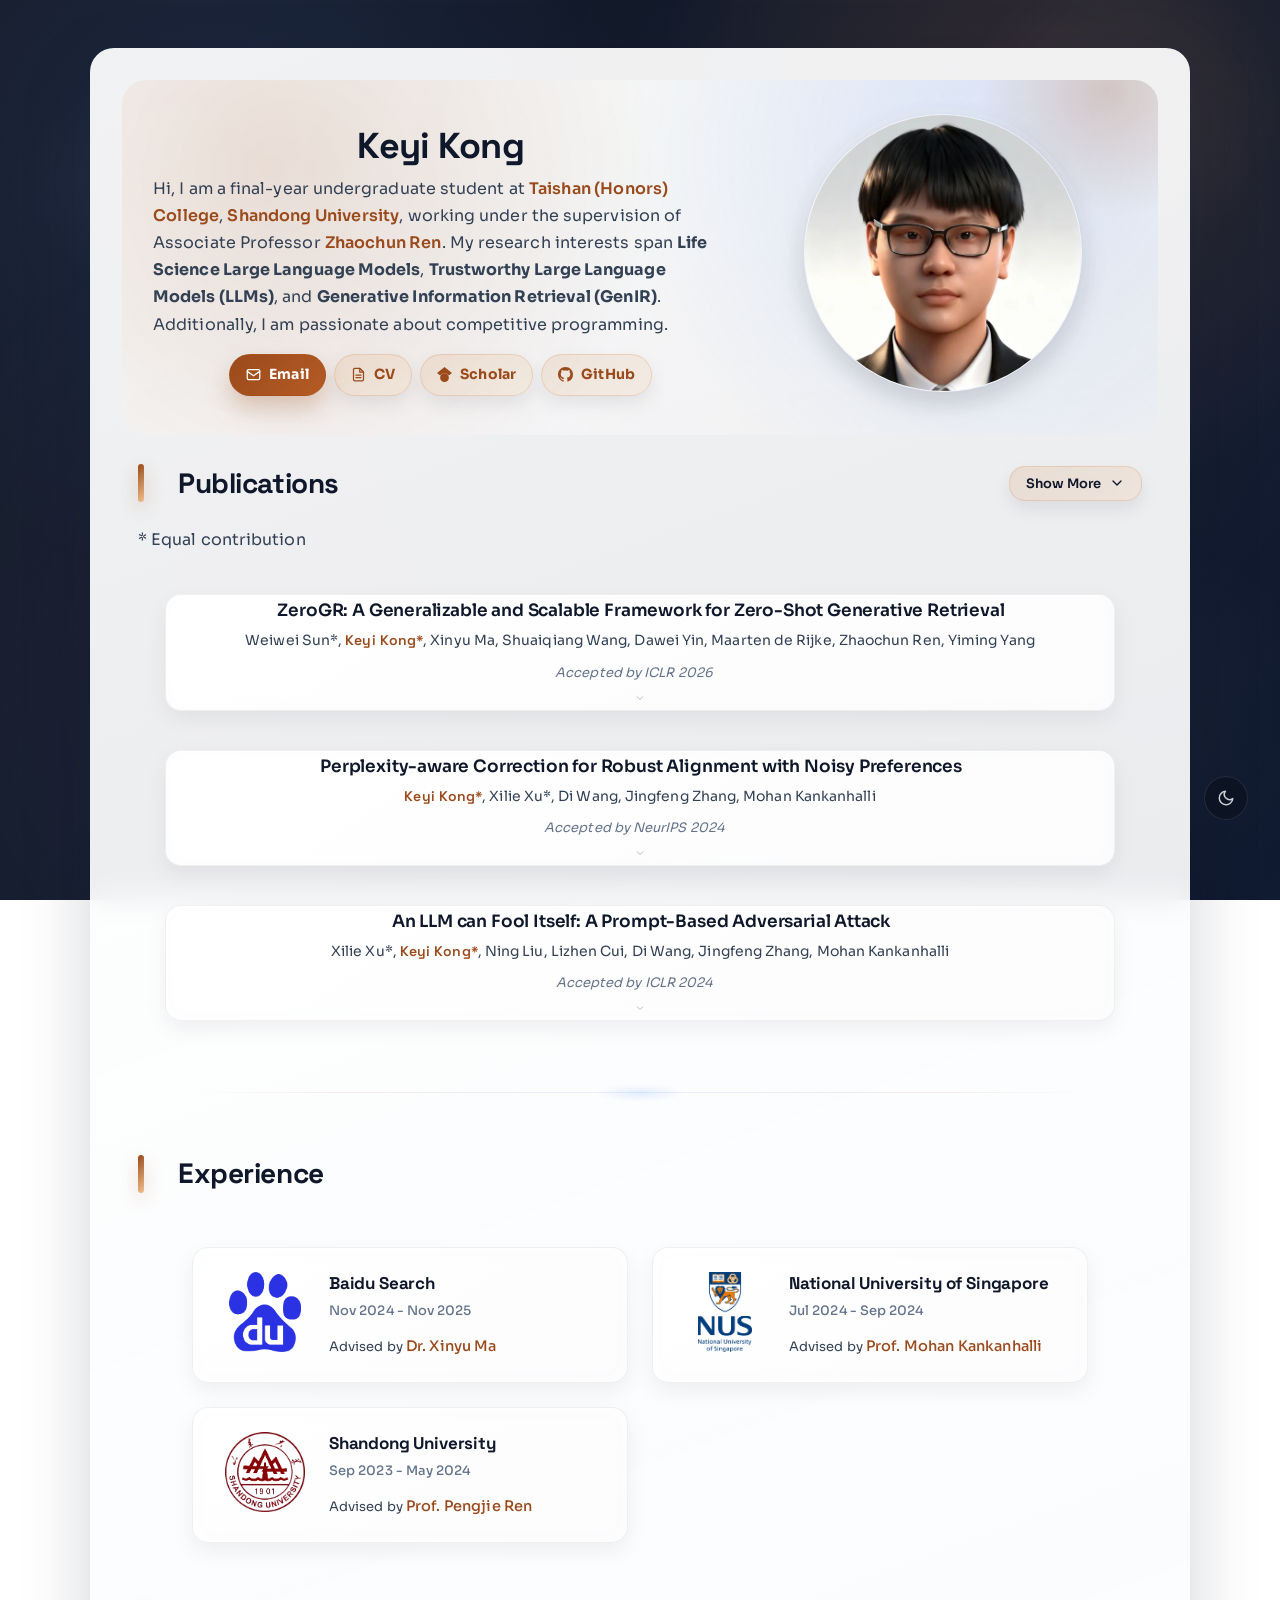
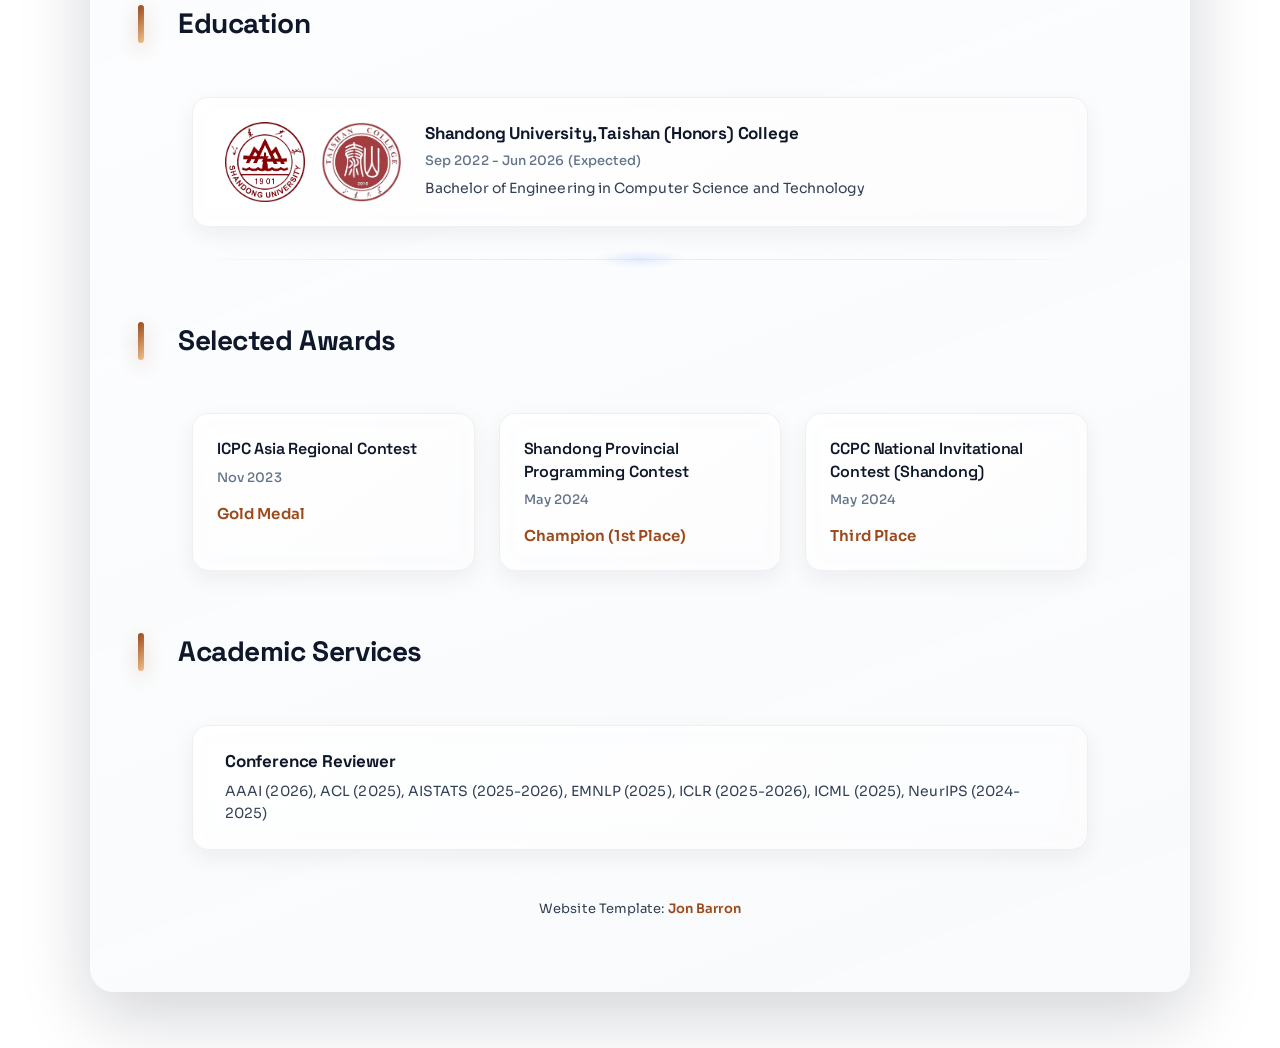
==== commit f5b6cffb: "Polish homepage interactions and visual rhythm" ====
--- a/index.html
+++ b/index.html
@@ -10,7 +10,9 @@
     <link rel="preconnect" href="https://fonts.googleapis.com">
     <link rel="preconnect" href="https://fonts.gstatic.com" crossorigin>
     <link href="https://fonts.googleapis.com/css2?family=Space+Grotesk:wght@400;500;600;700&family=Sora:wght@400;500;600&display=swap" rel="stylesheet">
-    <link rel="stylesheet" type="text/css" href="stylesheet.css?v=9">
+    <link rel="preload" as="image" href="assets/image-ai.webp" fetchpriority="high">
+    <link rel="preload" as="image" href="assets/image.webp" fetchpriority="high">
+    <link rel="stylesheet" type="text/css" href="stylesheet.css?v=11">
 
     <script>
       // ======== Theme (run immediately to prevent flash) ========
@@ -23,20 +25,121 @@
 
       // ======== Profile Image Flip ========
       let isAIImage = true;
+      const PROFILE_IMAGE_AI_SRC = 'assets/image-ai.webp';
+      const PROFILE_IMAGE_REAL_SRC = 'assets/image.webp';
+      const PROFILE_IMAGE_SWAP_DELAY_MS = 190;
+      const PROFILE_IMAGE_SETTLE_MS = 230;
+
+      function preloadProfileImages() {
+        [PROFILE_IMAGE_AI_SRC, PROFILE_IMAGE_REAL_SRC].forEach((src) => {
+          const preloaded = new Image();
+          preloaded.src = src;
+        });
+      }
 
       function flipImage() {
         const img = document.getElementById('profileImage');
-        img.style.transform = 'rotateY(90deg)';
-
-        setTimeout(() => {
-          if (isAIImage) {
-            img.src = 'assets/image.png';
-          } else {
-            img.src = 'assets/image-ai.png';
+        if (!img || img.dataset.flipping === 'true') return;
+
+        const nextSrc = isAIImage ? PROFILE_IMAGE_REAL_SRC : PROFILE_IMAGE_AI_SRC;
+        img.dataset.flipping = 'true';
+        img.classList.add('is-flipping');
+
+        window.setTimeout(() => {
+          img.src = nextSrc;
+          isAIImage = !isAIImage;
+          img.classList.remove('is-flipping');
+          img.classList.add('is-settling');
+
+          window.setTimeout(() => {
+            img.classList.remove('is-settling');
+            img.dataset.flipping = 'false';
+          }, PROFILE_IMAGE_SETTLE_MS);
+        }, PROFILE_IMAGE_SWAP_DELAY_MS);
+      }
+
+      function handleProfileImageKeydown(event) {
+        if (event.key === 'Enter' || event.key === ' ') {
+          event.preventDefault();
+          flipImage();
+        }
+      }
+
+      function reportWebVital(metricName, value) {
+        const rounded = metricName === 'CLS' ? Number(value.toFixed(4)) : Math.round(value);
+        console.info(`[web-vitals] ${metricName}: ${rounded}`);
+        if (!window.__WEB_VITALS_ENDPOINT__) return;
+        const payload = JSON.stringify({ metric: metricName, value: rounded, ts: Date.now() });
+        navigator.sendBeacon(window.__WEB_VITALS_ENDPOINT__, payload);
+      }
+
+      function observeWebVitals() {
+        if (!('PerformanceObserver' in window)) return;
+
+        let clsValue = 0;
+        let lcpValue = 0;
+        let inpValue = 0;
+        let hasFlushed = false;
+        let clsObserver;
+        let lcpObserver;
+        let inpObserver;
+
+        try {
+          clsObserver = new PerformanceObserver((list) => {
+            list.getEntries().forEach((entry) => {
+              if (!entry.hadRecentInput) {
+                clsValue += entry.value;
+              }
+            });
+          });
+          clsObserver.observe({ type: 'layout-shift', buffered: true });
+        } catch (error) {
+          console.debug('CLS observer unavailable', error);
+        }
+
+        try {
+          lcpObserver = new PerformanceObserver((list) => {
+            const entries = list.getEntries();
+            const lastEntry = entries[entries.length - 1];
+            if (lastEntry) {
+              lcpValue = lastEntry.startTime;
+            }
+          });
+          lcpObserver.observe({ type: 'largest-contentful-paint', buffered: true });
+        } catch (error) {
+          console.debug('LCP observer unavailable', error);
+        }
+
+        try {
+          inpObserver = new PerformanceObserver((list) => {
+            list.getEntries().forEach((entry) => {
+              inpValue = Math.max(inpValue, entry.duration);
+            });
+          });
+          inpObserver.observe({ type: 'event', buffered: true, durationThreshold: 40 });
+        } catch (error) {
+          console.debug('INP observer unavailable', error);
+        }
+
+        const flushVitals = () => {
+          if (hasFlushed) return;
+          hasFlushed = true;
+          if (clsObserver) clsObserver.disconnect();
+          if (lcpObserver) lcpObserver.disconnect();
+          if (inpObserver) inpObserver.disconnect();
+
+          reportWebVital('CLS', clsValue);
+          if (lcpValue > 0) reportWebVital('LCP', lcpValue);
+          if (inpValue > 0) reportWebVital('INP', inpValue);
+        };
+
+        document.addEventListener('visibilitychange', () => {
+          if (document.visibilityState === 'hidden') {
+            flushVitals();
           }
-          isAIImage = !isAIImage;
-          img.style.transform = 'rotateY(0deg)';
-        }, 300);
+        }, { once: true });
+
+        window.addEventListener('pagehide', flushVitals, { once: true });
       }
 
       // ======== Toggle Publications (smooth) ========
@@ -57,7 +160,6 @@
           toggleText.textContent = 'Show More';
           toggleIcon.style.transform = 'rotate(0deg)';
           toggleBtn.setAttribute('aria-expanded', 'false');
-          document.getElementById('publications').scrollIntoView({ behavior: 'smooth', block: 'start' });
         }
       }
 
@@ -104,23 +206,46 @@
       }
 
       function toggleCardAbstract(event, id) {
-        if (event.target.closest('a')) return;
+        const getClosest = (target, selector) => {
+          const node = target instanceof Element ? target : target && target.parentElement;
+          return node ? node.closest(selector) : null;
+        };
+
+        if (getClosest(event.target, 'a')) return;
+        if (getClosest(event.target, '.abstract')) return;
+
+        const selection = window.getSelection ? window.getSelection() : null;
+        if (selection && selection.toString().trim().length > 0) return;
+
         toggleAbstract(id);
       }
 
       // ======== DOMContentLoaded ========
       document.addEventListener('DOMContentLoaded', () => {
         // Scroll reveal for all card types
+        const prefersReducedMotion = window.matchMedia('(prefers-reduced-motion: reduce)').matches;
         const revealObserver = new IntersectionObserver((entries) => {
           entries.forEach((entry) => {
-            if (entry.isIntersecting) {
+            if (!entry.isIntersecting) return;
+            const delay = prefersReducedMotion ? 0 : Number(entry.target.dataset.revealDelay || 0);
+            window.setTimeout(() => {
               entry.target.classList.add('in-view');
-              revealObserver.unobserve(entry.target);
-            }
+            }, delay);
+            revealObserver.unobserve(entry.target);
           });
         }, { threshold: 0.12 });
 
-        document.querySelectorAll('.paper-card, .reveal-card').forEach((el) => revealObserver.observe(el));
+        const revealTargets = Array.from(document.querySelectorAll('.paper-card, .reveal-card'));
+        revealTargets.forEach((el, index) => {
+          if (!prefersReducedMotion) {
+            const staggerDelay = 40 + ((index % 3) * 20);
+            el.dataset.revealDelay = String(staggerDelay);
+          }
+          revealObserver.observe(el);
+        });
+
+        // Warm profile image cache for smoother switching.
+        preloadProfileImages();
 
         // ---- Back to top scroll handler ----
         const backToTop = document.getElementById('backToTop');
@@ -155,12 +280,16 @@
             window.scrollTo({ top: 0, behavior: 'smooth' });
           });
         }
+
+        // ---- Performance metrics ----
+        observeWebVitals();
       });
     </script>
 
   </head>
 
   <body>
+    <a class="skip-link" href="#publications">Skip to publications</a>
     <!-- Theme Toggle (fixed bottom-right) -->
     <button id="themeToggle" class="theme-toggle" aria-label="Toggle dark mode" title="Toggle dark mode">
       <svg class="icon-sun" width="18" height="18" viewBox="0 0 24 24" fill="none" stroke="currentColor" stroke-width="2" stroke-linecap="round" stroke-linejoin="round">
@@ -207,7 +336,7 @@
                 </p>
               </td>
               <td style="padding:3% 3% 3% 1.5%;width:40%;max-width:40%;text-align:center;">
-                <img id="profileImage" style="width:75%;max-width:100%;object-fit: cover;cursor:pointer;" alt="profile photo" src="assets/image-ai.png" class="hoverZoomLink" onclick="flipImage()" loading="lazy">
+                <img id="profileImage" style="width:75%;max-width:100%;object-fit: cover;cursor:pointer;" alt="profile photo" src="assets/image-ai.webp" class="hoverZoomLink" onclick="flipImage()" onkeydown="handleProfileImageKeydown(event)" role="button" tabindex="0" aria-label="Toggle profile image style" loading="eager" fetchpriority="high" data-flipping="false">
               </td>
             </tr>
           </tbody></table>
@@ -242,7 +371,7 @@
               </div>
               <div class="expand-hint"><svg width="12" height="12" viewBox="0 0 24 24" fill="none" stroke="currentColor" stroke-width="2"><path d="M6 9l6 6 6-6"/></svg></div>
               <div class="paper-thumbnail">
-                <img src="assets/zerogr-thumbnail.webp" alt="ZeroGR Framework" class="thumbnail-img" width="2248" height="656" loading="lazy">
+                <img src="assets/zerogr-thumbnail.webp" alt="ZeroGR Framework" class="thumbnail-img" width="2248" height="656" loading="lazy" decoding="async">
               </div>
               <div class="abstract" id="abs-zerogr">Generative retrieval (GR) reformulates information retrieval (IR) by framing it as the generation of document identifiers (docids), thereby enabling an end-to-end optimization and seamless integration with generative language models (LMs). Despite notable progress under supervised training, GR still struggles to generalize to zero-shot IR scenarios, which are prevalent in real-world applications. To tackle this challenge, we propose ZeroGR, a zero-shot generative retrieval framework that leverages natural language instructions to extend GR across a wide range of IR tasks. Specifically, ZeroGR is composed of three key components: (i) an LM-based docid generator that unifies heterogeneous documents (e.g., text, tables, code) into semantically meaningful docids; (ii) an instruction-tuned query generator that generates diverse types of queries from natural language task descriptions to enhance corpus indexing; and (iii) a reverse annealing decoding strategy to balance precision and recall during docid generation. We investigate the impact of instruction fine-tuning scale and find that performance consistently improves as the number of IR tasks encountered during training increases. Empirical results on the BEIR and MAIR benchmarks demonstrate that ZeroGR outperforms strong dense retrieval and generative baselines in zero-shot settings, establishing a new state-of-the-art for instruction-driven GR.</div>
             </td>
@@ -259,7 +388,7 @@
               </div>
               <div class="expand-hint"><svg width="12" height="12" viewBox="0 0 24 24" fill="none" stroke="currentColor" stroke-width="2"><path d="M6 9l6 6 6-6"/></svg></div>
               <div class="paper-thumbnail">
-                <img src="assets/perp-thumbnail.webp" alt="PerpCorrect Framework" class="thumbnail-img" width="2046" height="492" loading="lazy">
+                <img src="assets/perp-thumbnail.webp" alt="PerpCorrect Framework" class="thumbnail-img" width="2046" height="492" loading="lazy" decoding="async">
               </div>
               <div class="abstract" id="abs-perp">Alignment techniques are critical in ensuring that large language models (LLMs) output helpful and harmless content by enforcing the LLM-generated content to align with human preferences. However, the existence of noisy preferences (NPs), where the responses are mistakenly labelled as chosen or rejected, could spoil the alignment, thus making the LLMs generate useless and even malicious content. Existing methods mitigate the issue of NPs from the loss perspective by adjusting the alignment loss based on a clean validation dataset. Orthogonal to these loss-oriented methods, we propose perplexity-aware correction (PerpCorrect) from the data perspective for robust alignment which detects and corrects NPs based on the differences between the perplexity of the chosen and rejected responses (dubbed as PPLDiff). Intuitively, a higher PPLDiff indicates a higher probability of the NP because a rejected/chosen response which is mistakenly labelled as chosen/rejected is less preferable to be generated by an aligned LLM, thus having a higher/lower perplexity. PerpCorrect works in three steps: (1) PerpCorrect aligns a surrogate LLM using the clean validation data to make the PPLDiff able to distinguish clean preferences (CPs) and NPs. (2) PerpCorrect further aligns the surrogate LLM by incorporating the reliable clean training data whose PPLDiff is extremely small and reliable noisy training data whose PPLDiff is extremely large after correction to boost the discriminatory power. (3) Detecting and correcting NPs according to the PPLDiff obtained by the aligned surrogate LLM to obtain a denoised training dataset for robust alignment. Comprehensive experiments validate that our proposed PerpCorrect can achieve state-of-the-art alignment performance under NPs. Notably, PerpCorrect demonstrates practical utility by requiring only a modest amount of validation data and being compatible with various alignment techniques.</div>
             </td>
@@ -276,7 +405,7 @@
               </div>
               <div class="expand-hint"><svg width="12" height="12" viewBox="0 0 24 24" fill="none" stroke="currentColor" stroke-width="2"><path d="M6 9l6 6 6-6"/></svg></div>
               <div class="paper-thumbnail">
-                <img src="assets/attack-thumbnail.webp" alt="PromptAttack Framework" class="thumbnail-img" width="2876" height="830" loading="lazy">
+                <img src="assets/attack-thumbnail.webp" alt="PromptAttack Framework" class="thumbnail-img" width="2876" height="830" loading="lazy" decoding="async">
               </div>
               <div class="abstract" id="abs-attack">The wide-ranging applications of large language models (LLMs), especially in safety-critical domains, necessitate the proper evaluation of the LLM's adversarial robustness. This paper proposes an efficient tool to audit the LLM's adversarial robustness via a prompt-based adversarial attack (PromptAttack). PromptAttack converts adversarial textual attacks into an attack prompt that can cause the victim LLM to output the adversarial sample to fool itself. The attack prompt is composed of three important components: (1) original input (OI) including the original sample and its ground-truth label, (2) attack objective (AO) illustrating a task description of generating a new sample that can fool itself without changing the semantic meaning, and (3) attack guidance (AG) containing the perturbation instructions to guide the LLM on how to complete the task by perturbing the original sample at character, word, and sentence levels, respectively. Besides, we use a fidelity filter to ensure that PromptAttack maintains the original semantic meanings of the adversarial examples. Further, we enhance the attack power of PromptAttack by ensembling adversarial examples at different perturbation levels. Comprehensive empirical results using Llama2 and GPT-3.5 validate that PromptAttack consistently yields a much higher attack success rate compared to AdvGLUE and AdvGLUE++. Interesting findings include that a simple emoji can easily mislead GPT-3.5 to make wrong predictions. Our source code is available at https://github.com/GodXuxilie/PromptAttack.</div>
             </td>
@@ -298,7 +427,7 @@
               </div>
               <div class="expand-hint"><svg width="12" height="12" viewBox="0 0 24 24" fill="none" stroke="currentColor" stroke-width="2"><path d="M6 9l6 6 6-6"/></svg></div>
               <div class="paper-thumbnail">
-                <img src="assets/aisearch-thumbnail.webp" alt="AI Search Paradigm" class="thumbnail-img" width="1878" height="506" loading="lazy">
+                <img src="assets/aisearch-thumbnail.webp" alt="AI Search Paradigm" class="thumbnail-img" width="1878" height="506" loading="lazy" decoding="async">
               </div>
               <div class="abstract" id="abs-aisearch">In this paper, we introduce the AI Search Paradigm, a comprehensive blueprint for next-generation search systems capable of emulating human information processing and decision-making. The paradigm employs a modular architecture of four LLM-powered agents (Master, Planner, Executor and Writer) that dynamically adapt to the full spectrum of information needs, from simple factual queries to complex multi-stage reasoning tasks. These agents collaborate dynamically through coordinated workflows to evaluate query complexity, decompose problems into executable plans, and orchestrate tool usage, task execution, and content synthesis. We systematically present key methodologies for realizing this paradigm, including task planning and tool integration, execution strategies, aligned and robust retrieval-augmented generation, and efficient LLM inference, spanning both algorithmic techniques and infrastructure-level optimizations. By providing an in-depth guide to these foundational components, this work aims to inform the development of trustworthy, adaptive, and scalable AI search systems.</div>
             </td>
@@ -315,7 +444,7 @@
               </div>
               <div class="expand-hint"><svg width="12" height="12" viewBox="0 0 24 24" fill="none" stroke="currentColor" stroke-width="2"><path d="M6 9l6 6 6-6"/></svg></div>
               <div class="paper-thumbnail">
-                <img src="assets/gpro-thumbnail.webp" alt="GPRO Framework" class="thumbnail-img" width="2076" height="836" loading="lazy">
+                <img src="assets/gpro-thumbnail.webp" alt="GPRO Framework" class="thumbnail-img" width="2076" height="836" loading="lazy" decoding="async">
               </div>
               <div class="abstract" id="abs-gpro">Large Vision-Language Models (LVLMs) have exhibited strong reasoning capabilities through chain-of-thought mechanisms that generate step-by-step rationales. However, such slow-thinking approaches often lead to overthinking, where models produce excessively verbose responses even for simple queries, resulting in test-time inefficiency and even degraded accuracy. Prior work has attempted to mitigate this issue via adaptive reasoning strategies, but these methods largely overlook a fundamental bottleneck: visual perception failures. We argue that stable reasoning critically depends on low-level visual grounding, and that reasoning errors often originate from imperfect perception rather than insufficient deliberation. To address this limitation, we propose Gated Perception-Reasoning Optimization (GPRO), a meta-reasoning controller that dynamically routes computation among three decision paths at each generation step: a lightweight fast path, a slow perception path for re-examining visual inputs, and a slow reasoning path for internal self-reflection. To learn this distinction, we derive large-scale failure attribution supervision from approximately 790k samples, using teacher models to distinguish perceptual hallucinations from reasoning errors. We then train the controller with multi-objective reinforcement learning to optimize the trade-off between task accuracy and computational cost under uncertainty. Experiments on five benchmarks demonstrate that GPRO substantially improves both accuracy and efficiency, outperforming recent slow-thinking methods while generating significantly shorter responses.</div>
             </td>
@@ -332,7 +461,7 @@
               </div>
               <div class="expand-hint"><svg width="12" height="12" viewBox="0 0 24 24" fill="none" stroke="currentColor" stroke-width="2"><path d="M6 9l6 6 6-6"/></svg></div>
               <div class="paper-thumbnail">
-                <img src="assets/soundmind-thumbnail.webp" alt="SoundMind Framework" class="thumbnail-img" width="1222" height="708" loading="lazy">
+                <img src="assets/soundmind-thumbnail.webp" alt="SoundMind Framework" class="thumbnail-img" width="1222" height="708" loading="lazy" decoding="async">
               </div>
               <div class="abstract" id="abs-soundmind">While large language models have demonstrated impressive reasoning abilities, their extension to the audio modality, particularly within large audio-language models (LALMs), remains underexplored. Addressing this gap requires a systematic approach that involves a capable base model, high-quality reasoning-oriented audio data, and effective training algorithms. In this work, we present a comprehensive solution for audio logical reasoning (ALR) tasks: we introduce SoundMind, a dataset of 6,446 audio-text annotated samples specifically curated to support complex reasoning. Building on this resource, we propose SoundMind-RL, a rule-based reinforcement learning (RL) algorithm designed to equip audio-language models with robust audio-text reasoning capabilities. By fine-tuning Qwen2.5-Omni-7B on the proposed SoundMind dataset using SoundMind-RL, we achieve strong and consistent improvements over state-of-the-art baselines on the SoundMind benchmark. This work highlights the benefit of combining high-quality, reasoning-focused datasets with specialized RL techniques, and contributes to advancing auditory intelligence in language models. The code and dataset introduced in this work are publicly available at https://github.com/xid32/SoundMind.</div>
             </td>
@@ -349,7 +478,7 @@
               </div>
               <div class="expand-hint"><svg width="12" height="12" viewBox="0 0 24 24" fill="none" stroke="currentColor" stroke-width="2"><path d="M6 9l6 6 6-6"/></svg></div>
               <div class="paper-thumbnail">
-                <img src="assets/vqa-thumbnail.webp" alt="ProtoVQA Framework" class="thumbnail-img" width="1788" height="516" loading="lazy">
+                <img src="assets/vqa-thumbnail.webp" alt="ProtoVQA Framework" class="thumbnail-img" width="1788" height="516" loading="lazy" decoding="async">
               </div>
               <div class="abstract" id="abs-vqa">Visual Question Answering (VQA) is increasingly used in diverse applications ranging from general visual reasoning to safety-critical domains such as medical imaging and autonomous systems, where models must provide not only accurate answers but also explanations that humans can easily understand and verify. Prototype-based modeling has shown promise for interpretability by grounding predictions in semantically meaningful regions for purely visual reasoning tasks, yet remains underexplored in the context of VQA. We present ProtoVQA, a unified prototypical framework that (i) learns question-aware prototypes that serve as reasoning anchors, connecting answers to discriminative image regions, (ii) applies spatially constrained matching to ensure that the selected evidence is coherent and semantically relevant, and (iii) supports both answering and grounding tasks through a shared prototype backbone. To assess explanation quality, we propose the Visual-Linguistic Alignment Score (VLAS), which measures how well the model's attended regions align with ground-truth evidence. Experiments on Visual7W show that ProtoVQA yields faithful, fine-grained explanations while maintaining competitive accuracy, advancing the development of transparent and trustworthy VQA systems.</div>
             </td>
@@ -366,7 +495,7 @@
               </div>
               <div class="expand-hint"><svg width="12" height="12" viewBox="0 0 24 24" fill="none" stroke="currentColor" stroke-width="2"><path d="M6 9l6 6 6-6"/></svg></div>
               <div class="paper-thumbnail">
-                <img src="assets/music-thumbnail.webp" alt="Music AVQA" class="thumbnail-img" width="2070" height="572" loading="lazy">
+                <img src="assets/music-thumbnail.webp" alt="Music AVQA" class="thumbnail-img" width="2070" height="572" loading="lazy" decoding="async">
               </div>
               <div class="abstract" id="abs-music">While recent Multimodal Large Language Models exhibit impressive capabilities for general multimodal tasks, specialized domains like music necessitate tailored approaches. Music Audio-Visual Question Answering (Music AVQA) particularly underscores this, presenting unique challenges with its continuous, densely layered audio-visual content, intricate temporal dynamics, and the critical need for domain-specific knowledge. Through a systematic analysis of Music AVQA datasets and methods, this position paper identifies that specialized input processing, architectures incorporating dedicated spatial-temporal designs, and music-specific modeling strategies are critical for success in this domain. Our study provides valuable insights for researchers by highlighting effective design patterns empirically linked to strong performance, proposing concrete future directions for incorporating musical priors, and aiming to establish a robust foundation for advancing multimodal musical understanding. This work is intended to inspire broader attention and further research, supported by a continuously updated anonymous GitHub repository of relevant papers: https://github.com/xid32/Survey4MusicAVQA.</div>
             </td>
@@ -383,7 +512,7 @@
               </div>
               <div class="expand-hint"><svg width="12" height="12" viewBox="0 0 24 24" fill="none" stroke="currentColor" stroke-width="2"><path d="M6 9l6 6 6-6"/></svg></div>
               <div class="paper-thumbnail">
-                <img src="assets/controversy-thumbnail.webp" alt="AgentMCD Framework" class="thumbnail-img" width="1518" height="810" loading="lazy">
+                <img src="assets/controversy-thumbnail.webp" alt="AgentMCD Framework" class="thumbnail-img" width="1518" height="810" loading="lazy" decoding="async">
               </div>
               <div class="abstract" id="abs-controversy">Multimodal controversy detection, which involves determining whether a given video and its associated comments are controversial, plays a pivotal role in risk management on social video platforms. Existing methods typically provide only classification results, failing to identify what aspects are controversial and why, thereby lacking detailed explanations. To address this limitation, we propose a novel Agent-based Multimodal Controversy Detection architecture, termed AgentMCD. This architecture leverages Large Language Models (LLMs) as generative agents to simulate human behavior and improve explainability. AgentMCD employs a multi-aspect reasoning process, where multiple judges conduct evaluations from diverse perspectives to derive a final decision. Furthermore, a multi-agent simulation process is incorporated, wherein agents act as audiences, offering opinions and engaging in free discussions after watching videos. This hybrid framework enables comprehensive controversy evaluation and significantly enhances explainability. Experiments conducted on the MMCD dataset demonstrate that our proposed architecture outperforms existing LLM-based baselines in both high-resource and low-resource comment scenarios, while maintaining superior explainability.</div>
             </td>
@@ -400,7 +529,7 @@
               </div>
               <div class="expand-hint"><svg width="12" height="12" viewBox="0 0 24 24" fill="none" stroke="currentColor" stroke-width="2"><path d="M6 9l6 6 6-6"/></svg></div>
               <div class="paper-thumbnail">
-                <img src="assets/legal-thumbnail.webp" alt="Legal Judgment Framework" class="thumbnail-img" width="1546" height="646" loading="lazy">
+                <img src="assets/legal-thumbnail.webp" alt="Legal Judgment Framework" class="thumbnail-img" width="1546" height="646" loading="lazy" decoding="async">
               </div>
               <div class="abstract" id="abs-legal">Legal judgment assistants are developing fast due to impressive progress of large language models (LLMs). However, people can hardly trust the results generated by a model without reliable analysis of legal judgement. For legal practitioners, it is common practice to utilize syllogistic reasoning to select and evaluate the arguments of the parties as part of the legal decision-making process. But the development of syllogistic reasoning for legal judgment analysis is hindered by the lack of resources: (1) there is no large-scale syllogistic reasoning dataset for legal judgment analysis, and (2) there is no set of established benchmarks for legal judgment analysis. In this paper, we construct and manually correct a syllogistic reasoning dataset for legal judgment analysis. The dataset contains 11,239 criminal cases which cover 4 criminal elements, 80 charges and 124 articles. We also select a set of large language models as benchmarks, and conduct an in-depth analysis of the capacity of their legal judgment analysis.</div>
             </td>
@@ -408,6 +537,8 @@
 
           </tbody></table>
           </div>
+
+          <div class="section-divider" aria-hidden="true"></div>
 
           <!-- Experience Section -->
           <table style="width:100%;border:0px;border-spacing:0px;border-collapse:separate;margin-right:auto;margin-left:auto;"><tbody>
@@ -420,7 +551,7 @@
 
           <div class="experience-container">
             <div class="experience-card reveal-card">
-              <img src="assets/baidu-logo.webp" alt="Baidu" class="experience-logo" width="80" height="80">
+              <img src="assets/baidu-logo.webp" alt="Baidu" class="experience-logo" width="80" height="80" loading="lazy" decoding="async">
               <div class="experience-content">
                 <div class="experience-title">Baidu Search</div>
                 <div class="experience-date">Nov 2024 - Nov 2025</div>
@@ -429,7 +560,7 @@
             </div>
 
             <div class="experience-card reveal-card">
-              <img src="assets/nus-logo.webp" alt="NUS" class="experience-logo" width="80" height="80">
+              <img src="assets/nus-logo.webp" alt="NUS" class="experience-logo" width="80" height="80" loading="lazy" decoding="async">
               <div class="experience-content">
                 <div class="experience-title">National University of Singapore</div>
                 <div class="experience-date">Jul 2024 - Sep 2024</div>
@@ -438,7 +569,7 @@
             </div>
 
             <div class="experience-card reveal-card">
-              <img src="assets/sdu-logo.webp" alt="SDU" class="experience-logo" width="80" height="80">
+              <img src="assets/sdu-logo.webp" alt="SDU" class="experience-logo" width="80" height="80" loading="lazy" decoding="async">
               <div class="experience-content">
                 <div class="experience-title">Shandong University</div>
                 <div class="experience-date">Sep 2023 - May 2024</div>
@@ -459,8 +590,8 @@
           <div class="education-container">
             <div class="education-card reveal-card">
               <div class="education-logos">
-                <img src="assets/sdu-logo.webp" alt="SDU" class="education-logo" width="80" height="80">
-                <img src="assets/taishan-logo.webp" alt="Taishan College" class="education-logo" width="80" height="80">
+                <img src="assets/sdu-logo.webp" alt="SDU" class="education-logo" width="80" height="80" loading="lazy" decoding="async">
+                <img src="assets/taishan-logo.webp" alt="Taishan College" class="education-logo" width="80" height="80" loading="lazy" decoding="async">
               </div>
               <div class="education-content">
                 <div class="education-title">Shandong University, Taishan (Honors) College</div>
@@ -469,6 +600,8 @@
               </div>
             </div>
           </div>
+
+          <div class="section-divider" aria-hidden="true"></div>
 
           <!-- Awards Section -->
           <table style="width:100%;border:0px;border-spacing:0px;border-collapse:separate;margin-right:auto;margin-left:auto;"><tbody>
--- a/stylesheet.css
+++ b/stylesheet.css
@@ -8,16 +8,33 @@
     --glow-2: rgba(210, 122, 58, 0.16);
     --surface: rgba(255, 255, 255, 0.9);
     --surface-soft: rgba(255, 255, 255, 0.78);
-    --text: #111827;
-    --muted: #4b5563;
-    --muted-2: #6b7280;
-    --accent: #d07a38;
-    --accent-2: #f2c38f;
-    --accent-hover: #b86227;
+    --text: #0f172a;
+    --muted: #334155;
+    --muted-2: #64748b;
+    --accent: #9a4a1b;
+    --accent-2: #efbf8c;
+    --accent-hover: #7b3812;
     --border: rgba(17, 24, 39, 0.08);
     --radius: 18px;
     --shadow-strong: 0 24px 70px rgba(12, 18, 37, 0.18);
     --shadow-soft: 0 12px 30px rgba(12, 18, 37, 0.12);
+    --focus-ring: #d97706;
+    --focus-ring-shadow: rgba(217, 119, 6, 0.25);
+    --space-1: 8px;
+    --space-2: 16px;
+    --space-3: 24px;
+    --space-4: 32px;
+    --space-5: 40px;
+    --space-6: 48px;
+    --radius-sm: 12px;
+    --radius-md: 16px;
+    --radius-lg: 24px;
+    --duration-fast: 180ms;
+    --duration-base: 220ms;
+    --duration-enter: 380ms;
+    --duration-slow: 460ms;
+    --easing-standard: cubic-bezier(0.2, 0, 0, 1);
+    --easing-emphasized: cubic-bezier(0.16, 1, 0.3, 1);
 
     /* Card theming variables */
     --card-bg: linear-gradient(145deg, rgba(255, 255, 255, 0.88) 0%, rgba(252, 252, 253, 0.88) 100%);
@@ -49,14 +66,16 @@
    ============================================================ */
 [data-theme="dark"] {
     --text: #e5e7eb;
-    --muted: #9ca3af;
-    --muted-2: #9ca3af;
-    --accent: #e8954a;
-    --accent-2: #f5d4a8;
-    --accent-hover: #f0a65e;
+    --muted: #c3cedb;
+    --muted-2: #9aa9bb;
+    --accent: #f2b16f;
+    --accent-2: #fbd9b2;
+    --accent-hover: #ffd3a6;
     --border: rgba(255, 255, 255, 0.08);
     --shadow-strong: 0 24px 70px rgba(0, 0, 0, 0.35);
     --shadow-soft: 0 12px 30px rgba(0, 0, 0, 0.25);
+    --focus-ring: #f2b16f;
+    --focus-ring-shadow: rgba(242, 177, 111, 0.3);
 
     --card-bg: linear-gradient(145deg, rgba(30, 41, 59, 0.9) 0%, rgba(25, 35, 52, 0.9) 100%);
     --card-bg-hover: linear-gradient(145deg, rgba(35, 47, 65, 0.95) 0%, rgba(30, 41, 59, 0.95) 100%);
@@ -97,15 +116,60 @@
     text-decoration: none;
     font-weight: 600;
     letter-spacing: 0.01em;
-    transition: color 0.25s ease, text-decoration-thickness 0.25s ease;
-}
-
-a:focus,
-a:hover {
+    transition: color var(--duration-base) var(--easing-standard),
+                text-decoration-thickness var(--duration-base) var(--easing-standard);
+}
+
+a:hover,
+a:focus-visible {
     color: var(--accent-hover);
     text-decoration: underline;
     text-decoration-thickness: 2.5px;
     text-underline-offset: 3px;
+}
+
+a:active {
+    color: var(--accent-hover);
+}
+
+button {
+    font-family: inherit;
+}
+
+button:disabled,
+button[aria-disabled="true"],
+[role="button"][aria-disabled="true"] {
+    opacity: 0.48;
+    cursor: not-allowed;
+    pointer-events: none;
+    box-shadow: none;
+    transform: none !important;
+}
+
+a[aria-disabled="true"] {
+    opacity: 0.48;
+    pointer-events: none;
+    text-decoration: none;
+}
+
+.skip-link {
+    position: fixed;
+    top: var(--space-2);
+    left: 50%;
+    transform: translate(-50%, -200%);
+    background: rgba(15, 23, 42, 0.95);
+    color: #ffffff;
+    padding: var(--space-1) var(--space-2);
+    border-radius: 999px;
+    z-index: 2000;
+    box-shadow: 0 8px 24px rgba(15, 23, 42, 0.22);
+    transition: transform var(--duration-base) var(--easing-standard);
+}
+
+.skip-link:focus-visible {
+    transform: translate(-50%, 0);
+    text-decoration: none;
+    color: #ffffff;
 }
 
 body {
@@ -149,19 +213,32 @@
     z-index: -1;
 }
 
+[data-theme="dark"] body::before {
+    background:
+        radial-gradient(circle at 25% 75%, rgba(255, 255, 255, 0.022) 0%, transparent 42%),
+        radial-gradient(circle at 75% 35%, rgba(255, 255, 255, 0.016) 0%, transparent 47%),
+        linear-gradient(120deg, rgba(255, 255, 255, 0.012), rgba(255, 255, 255, 0));
+}
+
+[data-theme="dark"] body::after {
+    background:
+        radial-gradient(220px 220px at 12% 20%, rgba(255, 255, 255, 0.018), transparent 64%),
+        radial-gradient(260px 260px at 88% 12%, rgba(255, 255, 255, 0.014), transparent 68%),
+        radial-gradient(300px 300px at 90% 80%, rgba(255, 255, 255, 0.010), transparent 73%);
+}
+
 td,
 th,
 tr,
-p,
-a {
+p {
     font-family: 'Sora', 'Inter', -apple-system, BlinkMacSystemFont, 'SF Pro Display', 'Segoe UI', system-ui, sans-serif;
     font-size: 16px;
     line-height: 1.7;
-    color: var(--text);
+    color: var(--muted);
 }
 
 p {
-    margin: 0 0 14px 0;
+    margin: 0 0 var(--space-2) 0;
     color: var(--muted);
 }
 
@@ -174,13 +251,13 @@
 
 
 h2 {
-    margin: 0 0 25px 0;
+    margin: 0 0 var(--space-3) 0;
     font-weight: 700;
     font-family: 'Space Grotesk', 'Sora', -apple-system, BlinkMacSystemFont, 'SF Pro Display', 'Segoe UI', system-ui, sans-serif;
     font-size: 28px;
     color: var(--text);
     position: relative;
-    padding: 18px 0 18px 38px;
+    padding: var(--space-2) 0 var(--space-2) var(--space-5);
     letter-spacing: -0.015em;
     line-height: 1.2;
 }
@@ -195,7 +272,7 @@
     height: 38px;
     background: linear-gradient(135deg, var(--accent) 0%, var(--accent-2) 100%);
     border-radius: 3px;
-    box-shadow: 0 6px 18px rgba(208, 122, 56, 0.25);
+    box-shadow: 0 6px 18px rgba(154, 74, 27, 0.28);
 }
 
 /* ============================================================
@@ -213,7 +290,7 @@
     letter-spacing: -0.01em;
     text-align: center;
     text-decoration: none !important;
-    transition: color 0.25s ease;
+    transition: color var(--duration-base) var(--easing-standard);
 }
 
 a.papertitle::before,
@@ -255,7 +332,7 @@
     font-family: 'Sora', 'Inter', -apple-system, BlinkMacSystemFont, 'SF Pro Display', 'Segoe UI', system-ui, sans-serif;
     font-weight: 600;
     text-decoration: none;
-    transition: all 0.25s ease;
+    transition: all var(--duration-base) var(--easing-standard);
     font-size: 13px;
     position: relative;
     padding-left: 2px;
@@ -330,8 +407,8 @@
    Name & Hero
    ============================================================ */
 .name {
-    padding-top: 12px;
-    margin: 0 0 8px 0;
+    padding-top: var(--space-2);
+    margin: 0 0 var(--space-1) 0;
     font-family: 'Space Grotesk', 'Sora', -apple-system, BlinkMacSystemFont, 'SF Pro Display', 'Segoe UI', system-ui, sans-serif;
     font-size: 36px;
     font-weight: 700;
@@ -341,8 +418,63 @@
 }
 
 .hero-section {
+    position: relative;
+    overflow: hidden;
+    border-radius: var(--radius-lg);
+    background:
+        radial-gradient(circle at 14% 24%, rgba(154, 74, 27, 0.16) 0%, transparent 42%),
+        radial-gradient(circle at 84% 18%, rgba(102, 155, 255, 0.18) 0%, transparent 40%),
+        linear-gradient(120deg, rgba(255, 255, 255, 0.62), rgba(255, 255, 255, 0.08));
     opacity: 0;
-    animation: heroFadeIn 0.8s cubic-bezier(0.16, 1, 0.3, 1) 0.15s forwards;
+    animation: heroFadeIn var(--duration-enter) var(--easing-emphasized) 120ms forwards;
+}
+
+.hero-section::before {
+    content: '';
+    position: absolute;
+    inset: 0;
+    background-image:
+        linear-gradient(45deg, rgba(255, 255, 255, 0.08) 25%, transparent 25%),
+        linear-gradient(-45deg, rgba(255, 255, 255, 0.08) 25%, transparent 25%);
+    background-size: 22px 22px;
+    opacity: 0.18;
+    pointer-events: none;
+}
+
+.hero-section::after {
+    content: '';
+    position: absolute;
+    width: 260px;
+    height: 260px;
+    top: -120px;
+    right: -80px;
+    border-radius: 50%;
+    background: radial-gradient(circle, rgba(154, 74, 27, 0.22) 0%, rgba(154, 74, 27, 0) 70%);
+    pointer-events: none;
+}
+
+.hero-section td {
+    position: relative;
+    z-index: 1;
+}
+
+[data-theme="dark"] .hero-section {
+    background:
+        radial-gradient(circle at 14% 24%, rgba(242, 177, 111, 0.12) 0%, transparent 44%),
+        radial-gradient(circle at 84% 18%, rgba(96, 165, 250, 0.11) 0%, transparent 42%),
+        linear-gradient(120deg, rgba(30, 41, 59, 0.78), rgba(15, 23, 42, 0.62));
+    border: 1px solid rgba(255, 255, 255, 0.06);
+}
+
+[data-theme="dark"] .hero-section::before {
+    background-image:
+        linear-gradient(45deg, rgba(255, 255, 255, 0.04) 25%, transparent 25%),
+        linear-gradient(-45deg, rgba(255, 255, 255, 0.04) 25%, transparent 25%);
+    opacity: 0.12;
+}
+
+[data-theme="dark"] .hero-section::after {
+    background: radial-gradient(circle, rgba(242, 177, 111, 0.14) 0%, rgba(242, 177, 111, 0) 72%);
 }
 
 @keyframes heroFadeIn {
@@ -369,11 +501,11 @@
     width: 160px;
     height: 160px;
     position: absolute;
-    transition: opacity 0.4s cubic-bezier(0.16, 1, 0.3, 1);
+    transition: opacity var(--duration-enter) var(--easing-emphasized);
 }
 
 .fade {
-    transition: opacity 0.4s cubic-bezier(0.16, 1, 0.3, 1);
+    transition: opacity var(--duration-enter) var(--easing-emphasized);
 }
 
 span.highlight {
@@ -394,7 +526,7 @@
     border-radius: 18px;
     box-shadow: 0 10px 30px rgba(12, 18, 37, 0.18),
                 0 6px 14px rgba(12, 18, 37, 0.12);
-    transition: all 0.4s cubic-bezier(0.16, 1, 0.3, 1);
+    transition: all var(--duration-enter) var(--easing-emphasized);
     border: 1px solid var(--img-border);
 }
 
@@ -405,12 +537,35 @@
 }
 
 #profileImage {
-    transition: all 0.4s cubic-bezier(0.16, 1, 0.3, 1), transform 0.3s ease;
+    aspect-ratio: 1 / 1;
+    object-fit: cover;
+    object-position: center;
+    display: inline-block;
+    transition: transform 430ms var(--easing-emphasized),
+                opacity 260ms var(--easing-standard),
+                filter 260ms var(--easing-standard),
+                box-shadow var(--duration-base) var(--easing-standard);
     perspective: 1000px;
     background: rgba(255, 255, 255, 0.12);
     border-radius: 50%;
     border: 1px solid rgba(255, 255, 255, 0.4);
     box-shadow: 0 10px 26px rgba(12, 18, 37, 0.18), 0 0 0 6px rgba(255, 255, 255, 0.12);
+    transform: rotateY(0deg) translateZ(0);
+    transform-style: preserve-3d;
+    backface-visibility: hidden;
+    will-change: transform, opacity, filter;
+}
+
+#profileImage.is-flipping {
+    transform: rotateY(88deg) scale(0.985);
+    opacity: 0.84;
+    filter: saturate(0.92) contrast(0.96) blur(0.2px);
+}
+
+#profileImage.is-settling {
+    transform: rotateY(0deg) scale(1);
+    opacity: 1;
+    filter: none;
 }
 
 /* ============================================================
@@ -420,14 +575,14 @@
     display: block;
     max-width: 940px;
     width: calc(100% - 140px);
-    margin: 0 auto 22px;
+    margin: 0 auto var(--space-3);
     background: var(--card-bg);
     backdrop-filter: blur(12px);
     border: 1px solid var(--card-border);
-    border-radius: 16px;
-    padding: 36px 48px;
+    border-radius: var(--radius-md);
+    padding: var(--space-5) var(--space-6);
     box-shadow: var(--card-shadow), var(--card-inset);
-    transition: all 0.4s cubic-bezier(0.16, 1, 0.3, 1);
+    transition: all var(--duration-enter) var(--easing-emphasized);
     position: relative;
     overflow: hidden;
     cursor: pointer;
@@ -454,11 +609,11 @@
     align-items: center;
     justify-content: center;
     gap: 4px;
-    margin-top: 10px;
+    margin-top: var(--space-1);
     font-size: 11px;
     color: var(--muted-2);
     opacity: 0.5;
-    transition: opacity 0.25s ease;
+    transition: opacity var(--duration-base) var(--easing-standard);
 }
 
 .paper-card:hover .expand-hint {
@@ -466,7 +621,7 @@
 }
 
 .expand-hint svg {
-    transition: transform 0.3s ease;
+    transition: transform var(--duration-base) var(--easing-standard);
 }
 
 .paper-card .expand-hint.expanded svg {
@@ -478,7 +633,7 @@
     flex-wrap: wrap;
     align-items: center;
     justify-content: center;
-    gap: 10px;
+    gap: var(--space-1);
     margin-top: 8px;
 }
 
@@ -496,10 +651,10 @@
     opacity: 0;
     max-height: 0;
     overflow: hidden;
-    transition: opacity 0.35s ease,
-                max-height 0.4s cubic-bezier(0.16, 1, 0.3, 1),
-                margin-top 0.3s ease,
-                padding-top 0.3s ease;
+    transition: opacity var(--duration-enter) var(--easing-standard),
+                max-height var(--duration-enter) var(--easing-emphasized),
+                margin-top var(--duration-base) var(--easing-standard),
+                padding-top var(--duration-base) var(--easing-standard);
 }
 
 .paper-thumbnail.open {
@@ -534,12 +689,12 @@
     border: 1px solid var(--abstract-border);
     background: var(--abstract-bg);
     color: var(--muted);
-    padding: 6px 12px;
+    padding: var(--space-1) var(--space-2);
     border-radius: 999px;
     font-size: 12px;
     font-weight: 600;
     cursor: pointer;
-    transition: all 0.25s ease;
+    transition: all var(--duration-base) var(--easing-standard);
     box-shadow: 0 6px 12px rgba(12, 18, 37, 0.05);
 }
 
@@ -554,10 +709,10 @@
     max-height: 0;
     overflow: hidden;
     opacity: 0;
-    transition: max-height 0.4s cubic-bezier(0.16, 1, 0.3, 1),
-                opacity 0.3s ease,
-                margin-top 0.3s ease,
-                padding-top 0.3s ease;
+    transition: max-height var(--duration-enter) var(--easing-emphasized),
+                opacity var(--duration-base) var(--easing-standard),
+                margin-top var(--duration-base) var(--easing-standard),
+                padding-top var(--duration-base) var(--easing-standard);
     color: var(--muted);
     margin-top: 0;
     padding-top: 0;
@@ -566,13 +721,15 @@
     text-align: left;
     font-family: Georgia, 'Times New Roman', serif;
     font-size: 15px;
+    user-select: text;
+    cursor: text;
 }
 
 .abstract.open {
     max-height: 600px;
     opacity: 1;
-    margin-top: 12px;
-    padding-top: 12px;
+    margin-top: var(--space-2);
+    padding-top: var(--space-2);
     border-top-color: var(--abstract-border);
 }
 
@@ -582,12 +739,58 @@
 .main-container {
     background: var(--main-bg);
     backdrop-filter: blur(16px);
-    border-radius: 28px;
+    border-radius: var(--radius-lg);
     box-shadow: var(--shadow-strong);
     border: 1px solid var(--main-border);
     overflow: hidden;
-    padding: 32px 34px 42px;
-    margin: 0 26px;
+    padding: var(--space-4) var(--space-4) var(--space-5);
+    margin: 0 var(--space-3);
+}
+
+/* ============================================================
+   Section Divider
+   ============================================================ */
+.section-divider {
+    position: relative;
+    max-width: 940px;
+    width: calc(100% - 140px);
+    height: 1px;
+    margin: calc(var(--space-5) - var(--space-1)) auto var(--space-4);
+    background: linear-gradient(
+        90deg,
+        transparent 0%,
+        rgba(154, 74, 27, 0.10) 18%,
+        rgba(102, 155, 255, 0.14) 50%,
+        rgba(154, 74, 27, 0.10) 82%,
+        transparent 100%
+    );
+}
+
+.section-divider::after {
+    content: '';
+    position: absolute;
+    left: 50%;
+    top: 50%;
+    width: 88px;
+    height: 18px;
+    transform: translate(-50%, -50%);
+    background: radial-gradient(ellipse at center, rgba(102, 155, 255, 0.16) 0%, rgba(102, 155, 255, 0) 72%);
+    pointer-events: none;
+}
+
+[data-theme="dark"] .section-divider {
+    background: linear-gradient(
+        90deg,
+        transparent 0%,
+        rgba(242, 177, 111, 0.08) 18%,
+        rgba(96, 165, 250, 0.09) 50%,
+        rgba(242, 177, 111, 0.08) 82%,
+        transparent 100%
+    );
+}
+
+[data-theme="dark"] .section-divider::after {
+    background: radial-gradient(ellipse at center, rgba(96, 165, 250, 0.10) 0%, rgba(96, 165, 250, 0) 74%);
 }
 
 /* ============================================================
@@ -597,23 +800,30 @@
     display: flex;
     justify-content: center;
     flex-wrap: wrap;
-    gap: 10px;
-    margin: 16px 0 6px;
+    gap: var(--space-1);
+    margin: var(--space-2) 0 var(--space-1);
 }
 
 .contact-links a {
     background: var(--contact-bg);
     border: 1px solid var(--contact-border);
-    color: var(--text);
-    padding: 8px 14px;
+    color: var(--accent);
+    padding: var(--space-1) var(--space-2);
     border-radius: 999px;
     font-size: 14px;
-    font-weight: 600;
+    font-weight: 700;
     letter-spacing: 0.01em;
     box-shadow: 0 8px 18px rgba(12, 18, 37, 0.08);
     display: inline-flex;
     align-items: center;
-    gap: 6px;
+    gap: var(--space-1);
+}
+
+.contact-links a:first-child {
+    background: linear-gradient(135deg, var(--accent) 0%, #b55b25 100%);
+    border-color: transparent;
+    color: #ffffff;
+    box-shadow: 0 12px 24px rgba(154, 74, 27, 0.28);
 }
 
 .contact-links a:hover {
@@ -624,10 +834,19 @@
     text-decoration: none;
 }
 
+.contact-links a:first-child:hover {
+    background: linear-gradient(135deg, var(--accent-hover) 0%, var(--accent) 100%);
+    color: #ffffff;
+}
+
+[data-theme="dark"] .contact-links a:first-child {
+    color: #1f2937;
+}
+
 .contact-icon {
     vertical-align: -2px;
     flex-shrink: 0;
-    transition: transform 0.25s ease;
+    transition: transform var(--duration-base) var(--easing-standard);
 }
 
 .contact-links a:hover .contact-icon {
@@ -635,7 +854,7 @@
 }
 
 ul {
-    padding-left: 20px;
+    padding-left: var(--space-3);
     color: var(--muted);
 }
 
@@ -650,8 +869,8 @@
 .reveal-card {
     opacity: 0;
     transform: translateY(16px);
-    transition: opacity 0.5s cubic-bezier(0.16, 1, 0.3, 1),
-                transform 0.5s cubic-bezier(0.16, 1, 0.3, 1);
+    transition: opacity var(--duration-slow) var(--easing-emphasized),
+                transform var(--duration-slow) var(--easing-emphasized);
 }
 
 .reveal-card.in-view {
@@ -665,7 +884,7 @@
 /* Theme toggle (fixed bottom-right) */
 .theme-toggle {
     position: fixed;
-    bottom: 84px;
+    bottom: 80px;
     right: 32px;
     width: 44px;
     height: 44px;
@@ -678,7 +897,7 @@
     display: flex;
     align-items: center;
     justify-content: center;
-    transition: all 0.25s ease;
+    transition: all var(--duration-base) var(--easing-standard);
     z-index: 999;
 }
 
@@ -715,7 +934,7 @@
     justify-content: center;
     opacity: 0;
     transform: translateY(16px);
-    transition: all 0.35s cubic-bezier(0.16, 1, 0.3, 1);
+    transition: all var(--duration-enter) var(--easing-emphasized);
     z-index: 999;
     pointer-events: none;
 }
@@ -735,14 +954,31 @@
 /* ============================================================
    Focus Styles (Accessibility)
    ============================================================ */
-.paper-card:focus-visible,
-.theme-toggle:focus-visible,
-.contact-links a:focus-visible,
-.toggle-btn:focus-visible,
-.back-to-top:focus-visible,
-#profileImage:focus-visible {
-    outline: 2px solid var(--accent);
-    outline-offset: 2px;
+:where(a, button, [role="button"], #profileImage, .paper-card):focus-visible {
+    outline: none;
+    box-shadow: none;
+}
+
+:where(.toggle-btn, .theme-toggle, .back-to-top, .contact-links a):active {
+    transform: translateY(0);
+}
+
+.paper-card.in-view:active {
+    transform: translateY(1px);
+}
+
+@media (prefers-reduced-motion: reduce) {
+    html {
+        scroll-behavior: auto;
+    }
+
+    *,
+    *::before,
+    *::after {
+        animation-duration: 1ms !important;
+        animation-iteration-count: 1 !important;
+        transition-duration: 1ms !important;
+    }
 }
 
 /* ============================================================
@@ -750,22 +986,27 @@
    ============================================================ */
 @media (max-width: 768px) {
     body {
-        padding: 18px 0;
+        padding: var(--space-2) 0;
         font-size: 15px;
     }
 
     .main-container {
-        margin: 0 12px;
-        padding: 18px 18px 24px;
-        border-radius: 20px;
+        margin: 0 var(--space-2);
+        padding: var(--space-2) var(--space-2) var(--space-3);
+        border-radius: var(--radius-lg);
+    }
+
+    .section-divider {
+        width: calc(100% - 32px);
+        margin: var(--space-4) auto var(--space-3);
     }
 
     /* Header section mobile optimization */
     .name {
         font-size: 28px !important;
         text-align: center;
-        padding-top: 10px;
-        margin-bottom: 12px;
+        padding-top: var(--space-1);
+        margin-bottom: var(--space-2);
     }
 
     /* Make header layout stack vertically on mobile */
@@ -794,8 +1035,8 @@
     /* Section headings */
     h2 {
         font-size: 24px;
-        padding: 14px 0 14px 26px;
-        margin-bottom: 12px;
+        padding: var(--space-2) 0 var(--space-2) var(--space-3);
+        margin-bottom: var(--space-2);
     }
 
     h2:before {
@@ -807,10 +1048,10 @@
     .paper-card {
         display: block !important;
         max-width: 940px !important;
-        width: calc(100% - 28px) !important;
-        margin: 0 auto 18px auto !important;
-        padding: 28px !important;
-        border-radius: 14px;
+        width: calc(100% - 32px) !important;
+        margin: 0 auto var(--space-2) auto !important;
+        padding: var(--space-3) !important;
+        border-radius: var(--radius-md);
         box-sizing: border-box !important;
     }
 
@@ -836,18 +1077,18 @@
 
     .contact-links {
         gap: 8px;
-        margin: 14px 0 6px;
+        margin: var(--space-2) 0 var(--space-1);
     }
 
     .contact-links a {
         font-size: 13px;
-        padding: 8px 12px;
+        padding: var(--space-1) var(--space-2);
     }
 
     /* Experience cards mobile */
     .experience-container {
         grid-template-columns: 1fr !important;
-        width: calc(100% - 28px) !important;
+        width: calc(100% - 32px) !important;
         margin: 0 auto 24px;
         gap: 16px;
     }
@@ -855,14 +1096,14 @@
     /* Awards cards mobile */
     .awards-container {
         grid-template-columns: 1fr !important;
-        width: calc(100% - 28px) !important;
+        width: calc(100% - 32px) !important;
         margin: 0 auto 24px;
         gap: 16px;
     }
 
     .award-card {
         padding: 20px 24px;
-        border-radius: 14px;
+        border-radius: var(--radius-md);
     }
 
     .award-title {
@@ -878,8 +1119,8 @@
     }
 
     .experience-card {
-        padding: 22px 24px;
-        border-radius: 14px;
+        padding: 24px;
+        border-radius: var(--radius-md);
         gap: 16px;
     }
 
@@ -903,20 +1144,20 @@
     /* Education cards mobile */
     .education-container {
         grid-template-columns: 1fr !important;
-        width: calc(100% - 28px) !important;
+        width: calc(100% - 32px) !important;
         margin: 0 auto 24px;
         gap: 16px;
     }
 
     .education-card {
-        padding: 22px 24px;
-        border-radius: 14px;
+        padding: 24px;
+        border-radius: var(--radius-md);
         gap: 16px;
     }
 
     .education-logos {
         flex-direction: column !important;
-        gap: 10px;
+        gap: var(--space-1);
         align-items: center;
     }
 
@@ -944,14 +1185,14 @@
     /* Services cards mobile */
     .services-container {
         grid-template-columns: 1fr !important;
-        width: calc(100% - 28px) !important;
+        width: calc(100% - 32px) !important;
         margin: 0 auto 24px;
         gap: 16px;
     }
 
     .service-card {
-        padding: 22px 24px;
-        border-radius: 14px;
+        padding: 24px;
+        border-radius: var(--radius-md);
     }
 
     .service-title {
@@ -964,11 +1205,11 @@
 
     /* Lists optimization */
     ul {
-        padding-left: 20px;
+        padding-left: var(--space-3);
     }
 
     li {
-        margin-bottom: 7px !important;
+        margin-bottom: 8px !important;
         font-size: 14px;
         line-height: 1.5;
     }
@@ -987,8 +1228,8 @@
     /* Toggle button mobile */
     .toggle-btn {
         font-size: 12px;
-        padding: 6px 12px;
-        border-radius: 15px;
+        padding: 8px 16px;
+        border-radius: var(--radius-md);
     }
 
     .toggle-icon {
@@ -1008,7 +1249,7 @@
     /* Footer mobile */
     table tbody tr td p[style*="text-align:center;font-size:small;"] {
         font-size: 12px !important;
-        padding: 10px;
+        padding: 8px;
     }
 }
 
@@ -1016,12 +1257,17 @@
 @media (max-width: 480px) {
     body {
         font-size: 14px;
-        padding: 14px 0;
+        padding: var(--space-2) 0;
     }
 
     .main-container {
         margin: 0 8px;
-        padding: 14px 14px 20px;
+        padding: var(--space-2) var(--space-2) var(--space-3);
+    }
+
+    .section-divider {
+        width: calc(100% - 16px);
+        margin: var(--space-3) auto var(--space-2);
     }
 
     .name {
@@ -1030,14 +1276,14 @@
 
     h2 {
         font-size: 22px;
-        padding: 10px 0 10px 20px;
+        padding: var(--space-1) 0 var(--space-1) var(--space-2);
     }
 
     .paper-card {
         display: block !important;
         max-width: 940px !important;
         width: calc(100% - 16px) !important;
-        margin: 0 auto 14px auto !important;
+        margin: 0 auto var(--space-2) auto !important;
         padding: 24px !important;
         border-radius: 12px;
         box-sizing: border-box !important;
@@ -1066,12 +1312,12 @@
 
     .contact-links {
         gap: 6px;
-        margin-top: 10px;
+        margin-top: var(--space-1);
     }
 
     .contact-links a {
         font-size: 12px;
-        padding: 7px 11px;
+        padding: var(--space-1) var(--space-2);
     }
 
     /* Experience cards extra small mobile */
@@ -1079,7 +1325,7 @@
         grid-template-columns: 1fr !important;
         width: calc(100% - 16px) !important;
         margin: 0 auto 20px;
-        gap: 14px;
+        gap: 16px;
     }
 
     /* Awards cards extra small mobile */
@@ -1087,11 +1333,11 @@
         grid-template-columns: 1fr !important;
         width: calc(100% - 16px) !important;
         margin: 0 auto 20px;
-        gap: 14px;
+        gap: 16px;
     }
 
     .award-card {
-        padding: 16px 20px;
+        padding: 16px;
         border-radius: 12px;
     }
 
@@ -1108,9 +1354,9 @@
     }
 
     .experience-card {
-        padding: 18px 20px;
+        padding: 16px;
         border-radius: 12px;
-        gap: 14px;
+        gap: 16px;
     }
 
     .experience-logo {
@@ -1135,13 +1381,13 @@
         grid-template-columns: 1fr !important;
         width: calc(100% - 16px) !important;
         margin: 0 auto 20px;
-        gap: 14px;
+        gap: 16px;
     }
 
     .education-card {
-        padding: 18px 20px;
+        padding: 16px;
         border-radius: 12px;
-        gap: 14px;
+        gap: 16px;
     }
 
     .education-logos {
@@ -1176,11 +1422,11 @@
         grid-template-columns: 1fr !important;
         width: calc(100% - 16px) !important;
         margin: 0 auto 20px;
-        gap: 14px;
+        gap: 16px;
     }
 
     .service-card {
-        padding: 18px 20px;
+        padding: 16px;
         border-radius: 12px;
     }
 
@@ -1199,10 +1445,10 @@
 .experience-container {
     display: grid;
     grid-template-columns: repeat(2, 1fr);
-    gap: 20px;
+    gap: var(--space-3);
     max-width: 940px;
     width: calc(100% - 140px);
-    margin: 0 auto 30px;
+    margin: 0 auto var(--space-4);
 }
 
 .experience-card {
@@ -1210,14 +1456,14 @@
     backdrop-filter: blur(12px);
     border: 1px solid var(--card-border);
     border-radius: 16px;
-    padding: 28px 32px;
+    padding: var(--space-3) var(--space-4);
     box-shadow: var(--card-shadow), var(--card-inset);
-    transition: all 0.4s cubic-bezier(0.16, 1, 0.3, 1);
+    transition: all var(--duration-enter) var(--easing-emphasized);
     position: relative;
     overflow: hidden;
     display: flex;
     align-items: flex-start;
-    gap: 20px;
+    gap: var(--space-3);
 }
 
 .experience-card:hover {
@@ -1270,7 +1516,7 @@
     font-weight: 400;
     color: var(--muted);
     line-height: 1.5;
-    margin-top: 4px;
+    margin-top: var(--space-1);
 }
 
 .experience-role a {
@@ -1291,10 +1537,10 @@
 .awards-container {
     display: grid;
     grid-template-columns: repeat(3, 1fr);
-    gap: 20px;
+    gap: var(--space-3);
     max-width: 940px;
     width: calc(100% - 140px);
-    margin: 0 auto 30px;
+    margin: 0 auto var(--space-4);
 }
 
 .award-card {
@@ -1302,9 +1548,9 @@
     backdrop-filter: blur(12px);
     border: 1px solid var(--card-border);
     border-radius: 16px;
-    padding: 24px 28px;
+    padding: var(--space-3);
     box-shadow: var(--card-shadow), var(--card-inset);
-    transition: all 0.4s cubic-bezier(0.16, 1, 0.3, 1);
+    transition: all var(--duration-enter) var(--easing-emphasized);
     position: relative;
     overflow: hidden;
 }
@@ -1343,7 +1589,7 @@
     font-weight: 600;
     color: var(--accent);
     line-height: 1.4;
-    margin-top: 4px;
+    margin-top: var(--space-1);
 }
 
 /* ============================================================
@@ -1352,10 +1598,10 @@
 .education-container {
     display: grid;
     grid-template-columns: 1fr;
-    gap: 20px;
+    gap: var(--space-3);
     max-width: 940px;
     width: calc(100% - 140px);
-    margin: 0 auto 30px;
+    margin: 0 auto var(--space-4);
 }
 
 .education-card {
@@ -1363,14 +1609,14 @@
     backdrop-filter: blur(12px);
     border: 1px solid var(--card-border);
     border-radius: 16px;
-    padding: 28px 32px;
+    padding: var(--space-3) var(--space-4);
     box-shadow: var(--card-shadow), var(--card-inset);
-    transition: all 0.4s cubic-bezier(0.16, 1, 0.3, 1);
+    transition: all var(--duration-enter) var(--easing-emphasized);
     position: relative;
     overflow: hidden;
     display: flex;
     align-items: flex-start;
-    gap: 20px;
+    gap: var(--space-3);
 }
 
 .education-card:hover {
@@ -1383,7 +1629,7 @@
 .education-logos {
     display: flex;
     flex-direction: row;
-    gap: 12px;
+    gap: var(--space-2);
     flex-shrink: 0;
 }
 
@@ -1437,7 +1683,7 @@
     font-weight: 400;
     color: var(--muted);
     line-height: 1.5;
-    margin-top: 4px;
+    margin-top: var(--space-1);
 }
 
 /* ============================================================
@@ -1446,10 +1692,10 @@
 .services-container {
     display: grid;
     grid-template-columns: 1fr;
-    gap: 20px;
+    gap: var(--space-3);
     max-width: 940px;
     width: calc(100% - 140px);
-    margin: 0 auto 30px;
+    margin: 0 auto var(--space-4);
 }
 
 .service-card {
@@ -1457,9 +1703,9 @@
     backdrop-filter: blur(12px);
     border: 1px solid var(--card-border);
     border-radius: 16px;
-    padding: 28px 32px;
+    padding: var(--space-3) var(--space-4);
     box-shadow: var(--card-shadow), var(--card-inset);
-    transition: all 0.4s cubic-bezier(0.16, 1, 0.3, 1);
+    transition: all var(--duration-enter) var(--easing-emphasized);
     position: relative;
     overflow: hidden;
 }
@@ -1474,7 +1720,7 @@
 .service-content {
     display: flex;
     flex-direction: column;
-    gap: 10px;
+    gap: var(--space-1);
 }
 
 .service-title {
@@ -1499,29 +1745,37 @@
 .toggle-btn {
     display: inline-flex;
     align-items: center;
-    gap: 8px;
-    padding: 8px 16px;
+    justify-content: center;
+    gap: var(--space-1);
+    padding: var(--space-1) var(--space-2);
     background: var(--toggle-bg);
     color: var(--text);
     border: 1px solid var(--toggle-border);
-    border-radius: 18px;
+    border-radius: var(--radius-md);
     font-size: 13px;
     font-weight: 600;
     font-family: 'Sora', sans-serif;
     cursor: pointer;
-    transition: all 0.3s cubic-bezier(0.25, 0.46, 0.45, 0.94);
+    transition: all var(--duration-base) var(--easing-standard);
     box-shadow: 0 8px 18px rgba(12, 18, 37, 0.08);
+    min-width: 124px;
+}
+
+.toggle-text {
+    display: inline-block;
+    min-width: 70px;
+    text-align: center;
 }
 
 .toggle-btn:hover {
     background: var(--toggle-bg-hover);
-    transform: translateY(-1px);
+    transform: none;
     box-shadow: 0 12px 26px rgba(12, 18, 37, 0.12);
     border-color: var(--toggle-border-hover);
 }
 
 .toggle-icon {
-    transition: transform 0.3s ease;
+    transition: transform var(--duration-base) var(--easing-standard);
     width: 16px;
     height: 16px;
 }
@@ -1530,8 +1784,8 @@
     max-height: 0;
     overflow: hidden;
     opacity: 0;
-    transition: max-height 0.6s cubic-bezier(0.16, 1, 0.3, 1),
-                opacity 0.4s ease;
+    transition: max-height var(--duration-slow) var(--easing-emphasized),
+                opacity var(--duration-enter) var(--easing-standard);
 }
 
 .extra-publications.expanded {
